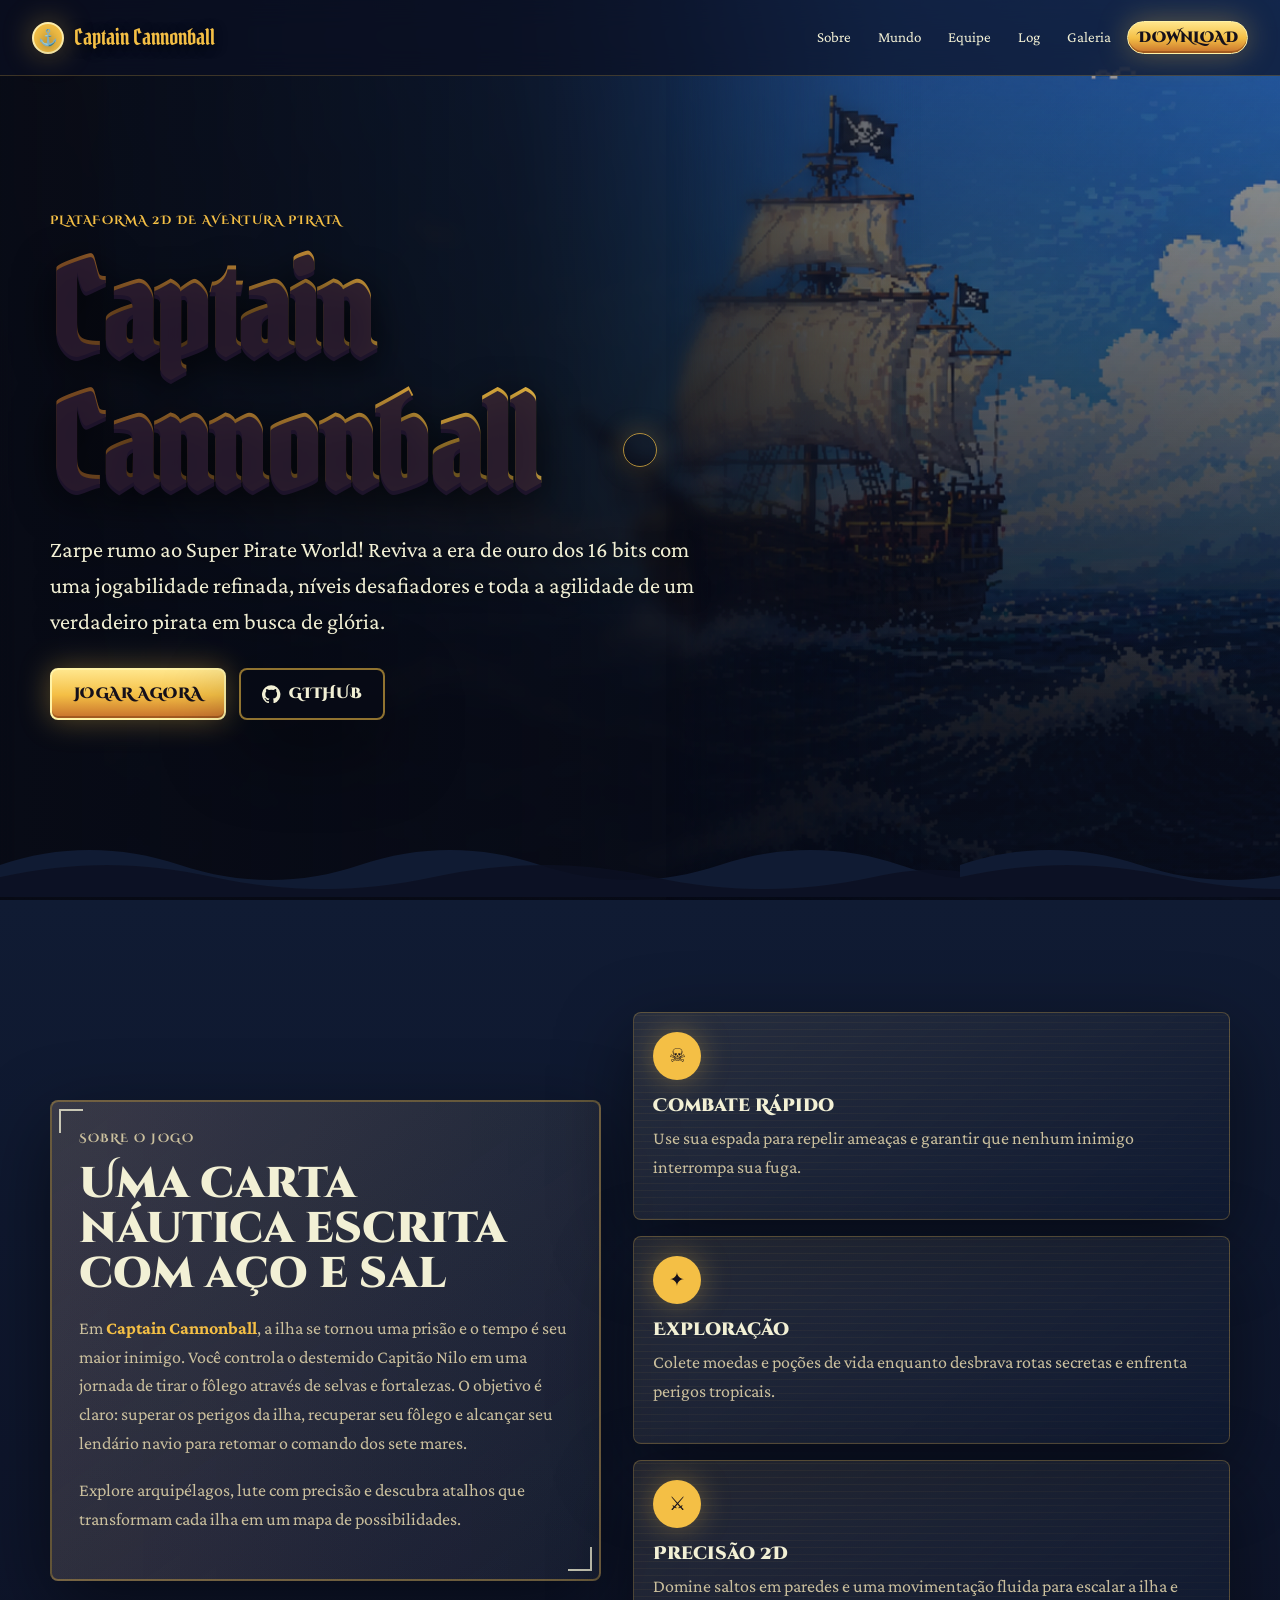
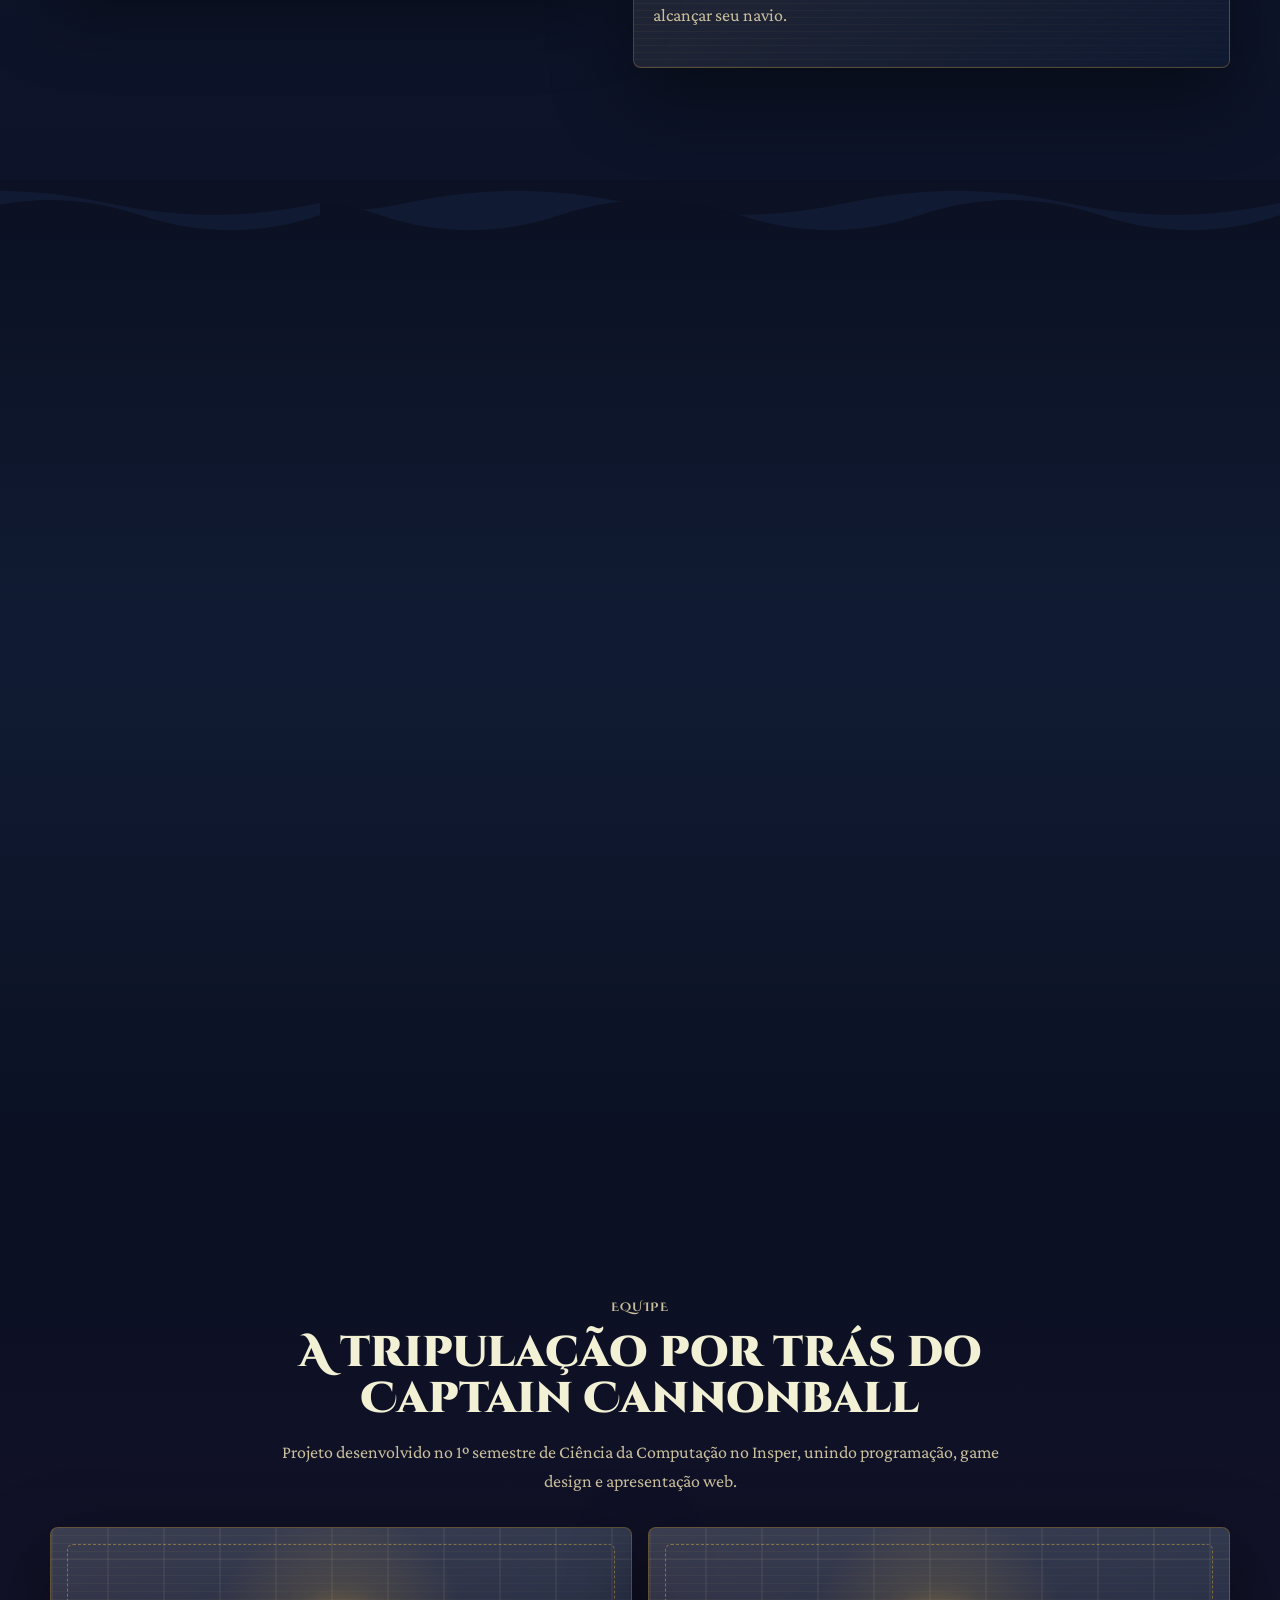
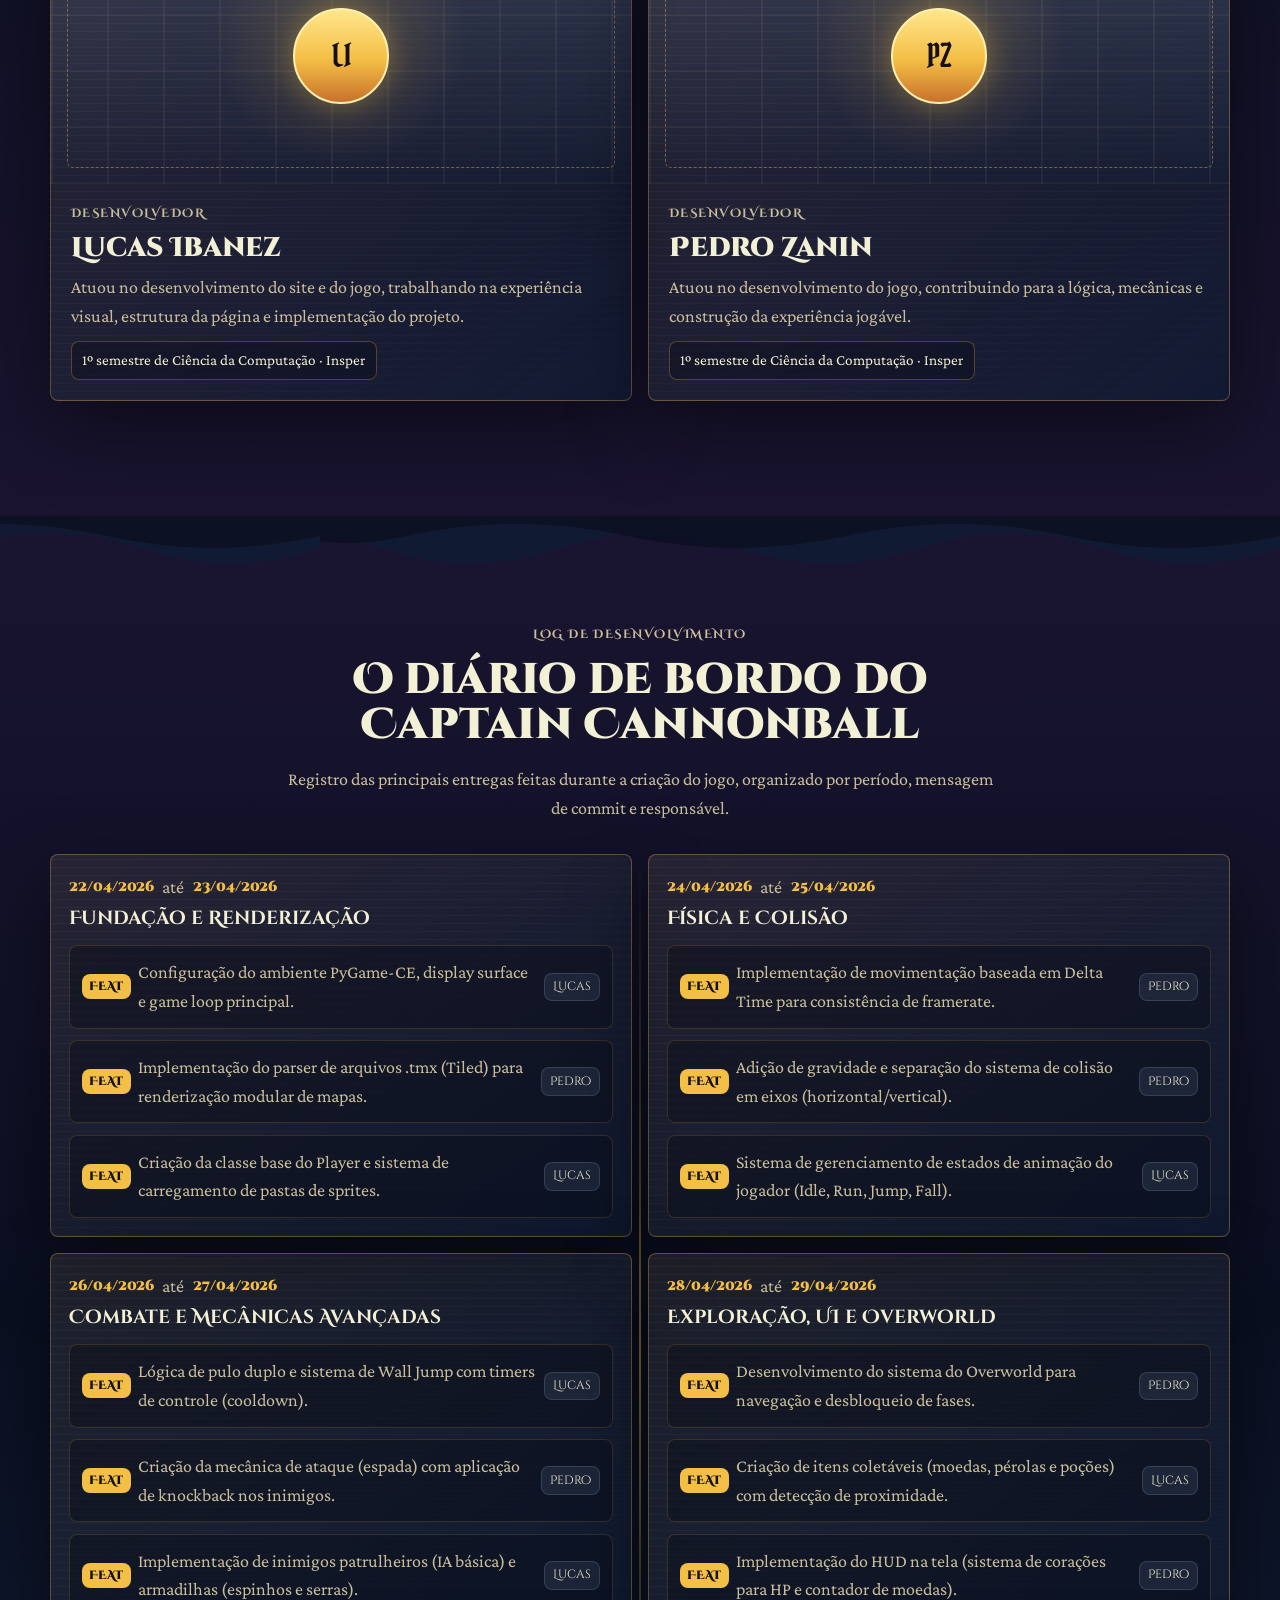
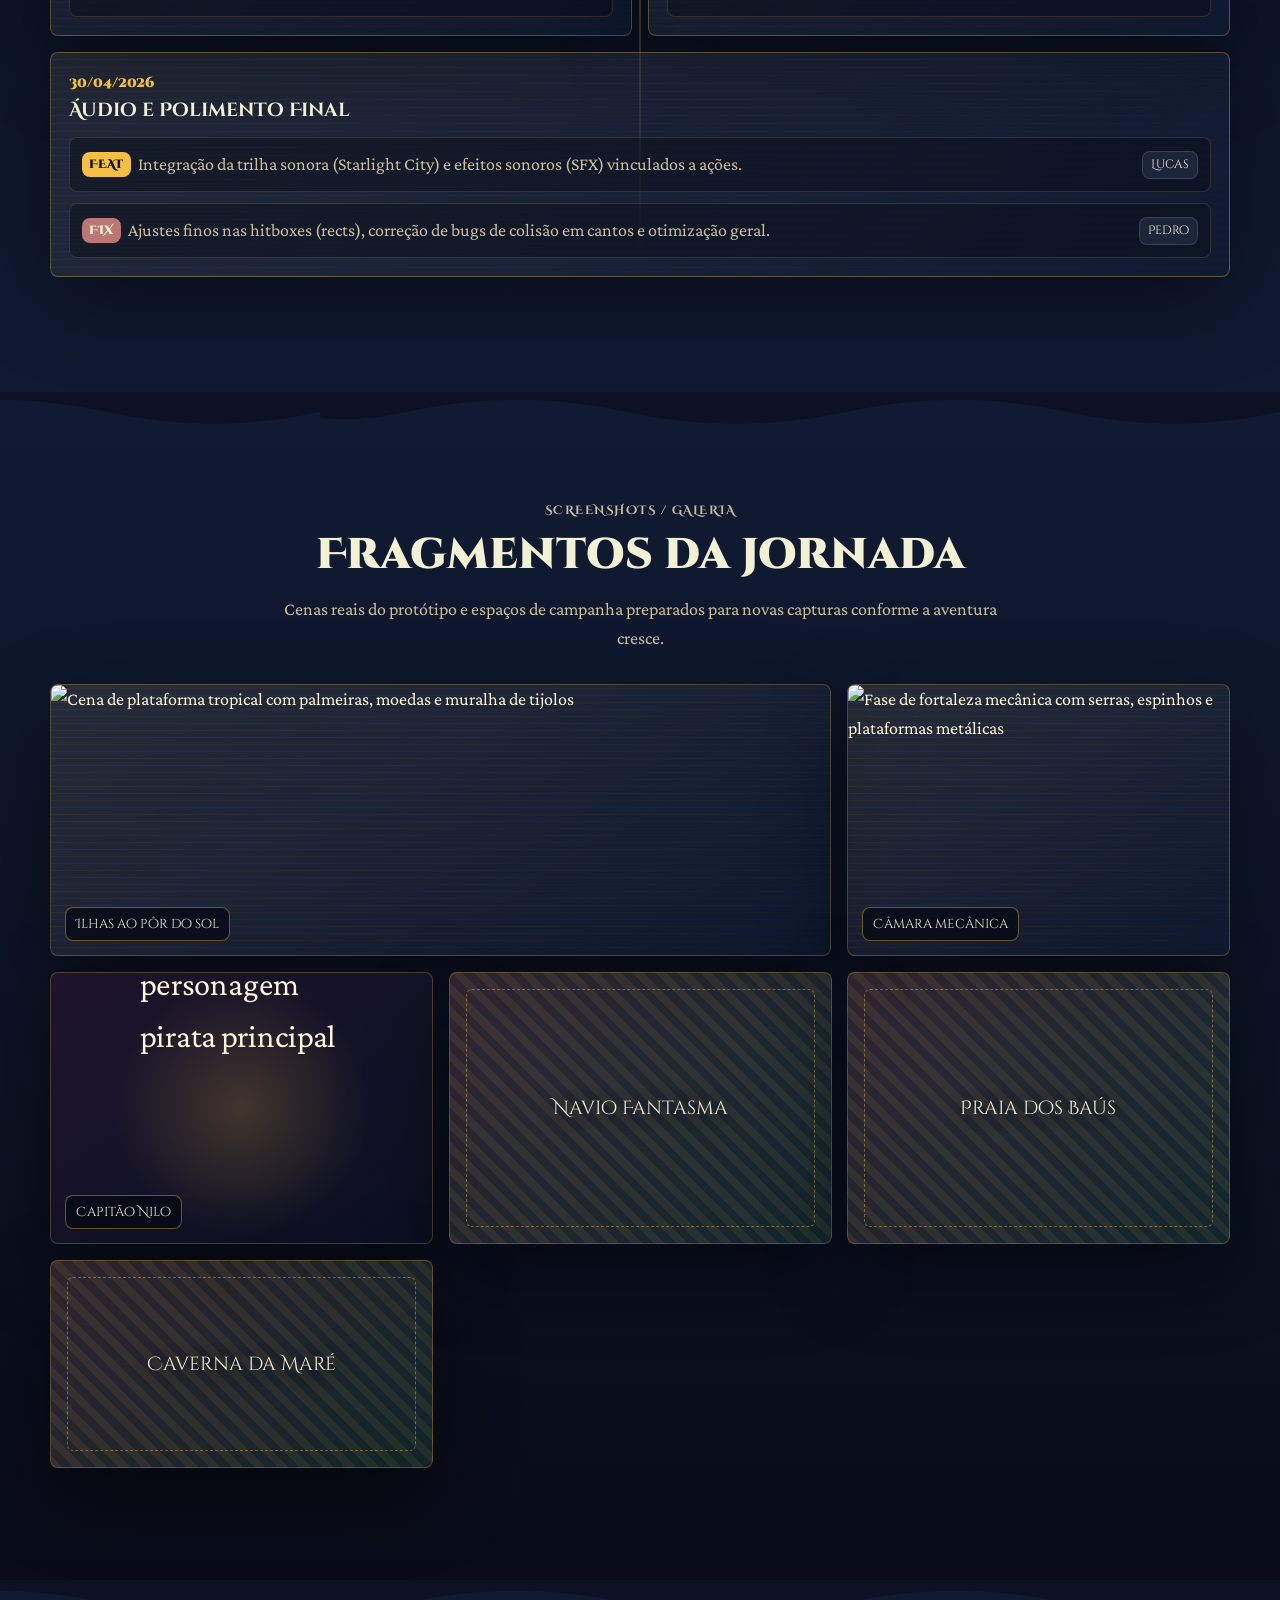
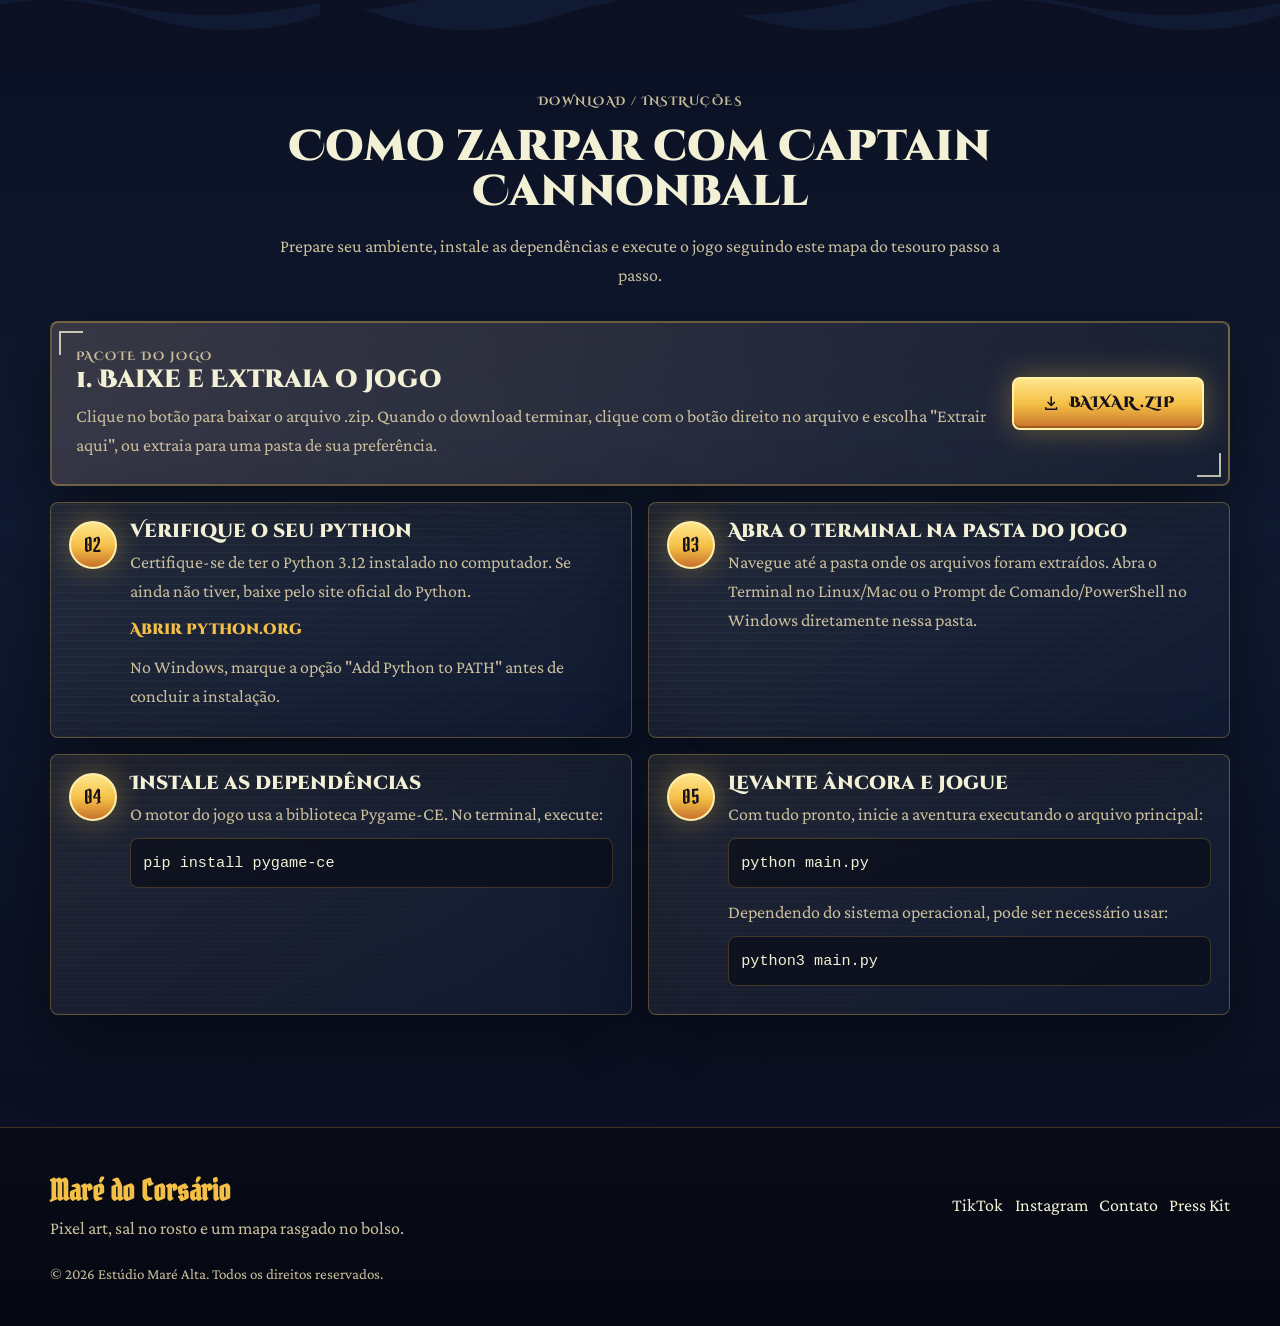
==== docs/index.html @ a0bff04b "Seção de "Download" implementada - Lucas" ====
<!DOCTYPE html>
<html lang="pt-BR">
  <head>
    <meta charset="UTF-8" />
    <meta name="viewport" content="width=device-width, initial-scale=1.0" />
    <meta
      name="description"
      content="Site de divulgação de Captain Cannonball, um jogo de plataforma 2D com piratas, ilhas, tesouros e perigos em pixel art."
    />
    <title>Captain Cannonball | Plataforma 2D Pirata</title>
    <link rel="preconnect" href="https://fonts.googleapis.com" />
    <link rel="preconnect" href="https://fonts.gstatic.com" crossorigin />
    <link
      href="https://fonts.googleapis.com/css2?family=Cinzel+Decorative:wght@700;900&family=Crimson+Pro:ital,wght@0,400;0,600;0,700;1,500&family=Pirata+One&display=swap"
      rel="stylesheet"
    />
    <link
      rel="icon"
      type="image/svg+xml"
      href="data:image/svg+xml,%3Csvg xmlns='http://www.w3.org/2000/svg' viewBox='0 0 64 64'%3E%3Crect width='64' height='64' rx='16' fill='%23f4bf45'/%3E%3Ctext x='32' y='43' text-anchor='middle' font-size='36'%3E%E2%9A%93%3C/text%3E%3C/svg%3E"
    />
    <link rel="stylesheet" href="style.css" />
  </head>
  <body>
    <canvas class="particles" id="particles" aria-hidden="true"></canvas>
    <div class="cursor-aura" aria-hidden="true"></div>

    <header class="site-header" aria-label="Navegação principal">
      <a class="brand" href="#inicio" aria-label="Maré do Corsário - início">
        <span class="brand-mark">⚓</span>
        <span>Captain Cannonball</span>
      </a>
      <nav class="site-nav" aria-label="Seções do site">
        <a href="#sobre">Sobre</a>
        <a href="#mundo">Mundo</a>
        <a href="#equipe">Equipe</a>
        <a href="#devlog">Log</a>
        <a href="#galeria">Galeria</a>
        <a class="nav-download" href="#download">Download</a>
      </nav>
    </header>

    <main>
      <section class="hero" id="inicio" aria-labelledby="hero-title">
        <div class="hero-layer hero-sky" data-parallax="0.12" aria-hidden="true"></div>
        <figure class="hero-ship" data-parallax="0.18" aria-hidden="true">
          <img src="img/fundobarco.png" alt="" />
        </figure>
        <div class="hero-layer hero-map" data-parallax="0.22" aria-hidden="true"></div>
        <div class="hero-layer hero-sea" data-parallax="0.34" aria-hidden="true"></div>

        <div class="hero-content reveal">
          <p class="eyebrow">Plataforma 2D de aventura pirata</p>
          <h1 class="gold-shimmer" id="hero-title">Captain Cannonball</h1>
          <p class="hero-copy">
            Zarpe rumo ao Super Pirate World! Reviva a era de ouro dos 16 bits com uma jogabilidade refinada, níveis desafiadores e toda a agilidade de um verdadeiro pirata em busca de glória.
          </p>
          <div class="hero-actions" aria-label="Ações principais">
            <a class="button button-primary" href="#download">Jogar Agora</a>
            <a
              class="button button-ghost button-github"
              href="https://github.com/insper-classroom/pygame-jogo-turquesa-lucas-pedro"
              target="_blank"
              rel="noopener noreferrer"
              aria-label="Abrir repositório do Captain Cannonball no GitHub"
            >
              <svg aria-hidden="true" focusable="false" viewBox="0 0 24 24">
                <path
                  fill="currentColor"
                  d="M12 0.3a12 12 0 0 0-3.79 23.39c0.6 0.11 0.82-0.26 0.82-0.58v-2.03c-3.34 0.73-4.04-1.61-4.04-1.61-0.55-1.39-1.33-1.76-1.33-1.76-1.09-0.74 0.08-0.73 0.08-0.73 1.2 0.08 1.84 1.24 1.84 1.24 1.07 1.83 2.81 1.3 3.49 0.99 0.11-0.78 0.42-1.3 0.76-1.6-2.66-0.3-5.47-1.33-5.47-5.93 0-1.31 0.47-2.38 1.24-3.22-0.12-0.3-0.54-1.52 0.12-3.18 0 0 1.01-0.32 3.3 1.23a11.4 11.4 0 0 1 6.01 0c2.29-1.55 3.3-1.23 3.3-1.23 0.66 1.66 0.24 2.88 0.12 3.18 0.77 0.84 1.23 1.91 1.23 3.22 0 4.61-2.81 5.62-5.49 5.92 0.43 0.37 0.81 1.1 0.81 2.22v3.29c0 0.32 0.22 0.69 0.83 0.57A12 12 0 0 0 12 0.3Z"
                />
              </svg>
              GitHub
            </a>
          </div>
        </div>

        <div class="wave-divider" aria-hidden="true"></div>
      </section>

      <section class="section section-about" id="sobre" aria-labelledby="about-title">
        <div class="section-inner split-layout">
          <div class="copy-block reveal antique-border">
            <p class="eyebrow">Sobre o jogo</p>
            <h2 id="about-title">Uma carta náutica escrita com aço e sal</h2>
            <p>
              Em <strong>Captain Cannonball</strong>, a ilha se tornou uma prisão e o tempo é seu maior inimigo. Você controla o destemido Capitão Nilo em uma jornada de tirar o fôlego através de selvas e fortalezas. O objetivo é claro: superar os perigos da ilha, recuperar seu fôlego e alcançar seu lendário navio para retomar o comando dos sete mares.
            </p>
            <p>
              Explore arquipélagos, lute com precisão e descubra atalhos que
              transformam cada ilha em um mapa de possibilidades.
            </p>
          </div>

          <div class="feature-grid" aria-label="Pilares do jogo">
            <article class="feature-card reveal" data-tilt>
              <span class="card-icon">☠</span>
              <h3>Combate Rápido</h3>
              <p>Use sua espada para repelir ameaças e garantir que nenhum inimigo interrompa sua fuga.</p>
            </article>
            <article class="feature-card reveal" data-tilt>
              <span class="card-icon">✦</span>
              <h3>Exploração</h3>
              <p>Colete moedas e poções de vida enquanto desbrava rotas secretas e enfrenta perigos tropicais.</p>
            </article>
            <article class="feature-card reveal" data-tilt>
              <span class="card-icon">⚔</span>
              <h3>Precisão 2D</h3>
              <p>Domine saltos em paredes e uma movimentação fluida para escalar a ilha e alcançar seu navio.</p>
            </article>
          </div>
        </div>
      </section>

      <section class="section section-world" id="mundo" aria-labelledby="world-title">
        <div class="wave-divider wave-divider-top" aria-hidden="true"></div>
        <div class="section-inner">
          <div class="section-heading reveal">
            <p class="eyebrow">Mapa / mundo</p>
            <h2 id="world-title">Uma Jornada De Contrastes e Desafios</h2>
            <p>
              Da brisa tropical às engrenagens implacáveis, cada etapa da sua fuga exige reflexos rápidos e uma leitura precisa do terreno para alcançar a liberdade.
            </p>
          </div>

          <div class="map-showcase reveal">
            <figure class="map-frame" data-tilt>
              <img
                src="mapa.png"
                alt="Mapa do jogo com plataformas suspensas, palmeiras, céu tropical e estrutura de tijolos"
              />
            </figure>

            <div class="region-list" aria-label="Regiões do mapa">
              <article class="region-card reveal">
                <span>01</span>
                <h3>Costas Tropicais</h3>
                <p>Explore palmeiras e salas secretas em uma rota que une progressão lateral e vertical.</p>
              </article>
              <article class="region-card reveal">
                <span>02</span>
                <h3>O Poço De Aço</h3>
                <p>Enfrente um desafio vertical intenso em um ambiente mecânico, fechado e hostil.</p>
              </article>
              <article class="region-card reveal">
                <span>03</span>
                <h3>Porto Da Liberdade</h3>
                <p>Retorne à natureza em um avanço lateral rápido para alcançar seu navio e escapar.</p>
              </article>
            </div>
          </div>
        </div>
      </section>

      <section class="section section-team" id="equipe" aria-labelledby="team-title">
        <div class="section-inner">
          <div class="section-heading reveal">
            <p class="eyebrow">Equipe</p>
            <h2 id="team-title">A tripulação por trás do Captain Cannonball</h2>
            <p>
              Projeto desenvolvido no 1º semestre de Ciência da Computação no Insper,
              unindo programação, game design e apresentação web.
            </p>
          </div>

          <div class="team-grid" aria-label="Desenvolvedores do projeto">
            <article class="team-card reveal" data-tilt>
              <div class="team-photo" aria-hidden="true">
                <span>LI</span>
              </div>
              <div class="team-info">
                <p class="eyebrow">Desenvolvedor</p>
                <h3>Lucas Ibanez</h3>
                <p>
                  Atuou no desenvolvimento do site e do jogo, trabalhando na
                  experiência visual, estrutura da página e implementação do projeto.
                </p>
                <span>1º semestre de Ciência da Computação · Insper</span>
              </div>
            </article>

            <article class="team-card reveal" data-tilt>
              <div class="team-photo" aria-hidden="true">
                <span>PZ</span>
              </div>
              <div class="team-info">
                <p class="eyebrow">Desenvolvedor</p>
                <h3>Pedro Zanin</h3>
                <p>
                  Atuou no desenvolvimento do jogo, contribuindo para a lógica,
                  mecânicas e construção da experiência jogável.
                </p>
                <span>1º semestre de Ciência da Computação · Insper</span>
              </div>
            </article>
          </div>
        </div>
      </section>

      <section class="section section-log" id="devlog" aria-labelledby="devlog-title">
        <div class="wave-divider wave-divider-top" aria-hidden="true"></div>
        <div class="section-inner">
          <div class="section-heading reveal">
            <p class="eyebrow">Log de Desenvolvimento</p>
            <h2 id="devlog-title">O diário de bordo do Captain Cannonball</h2>
            <p>
              Registro das principais entregas feitas durante a criação do jogo,
              organizado por período, mensagem de commit e responsável.
            </p>
          </div>

          <div class="devlog" aria-label="Registro de commits do projeto">
            <article class="log-period reveal" data-tilt>
              <header>
                <time datetime="2026-04-22">22/04/2026</time>
                <span>até</span>
                <time datetime="2026-04-23">23/04/2026</time>
                <strong>Fundação e Renderização</strong>
              </header>
              <ol class="log-list">
                <li>
                  <span class="commit-type feat">feat</span>
                  <p>Configuração do ambiente PyGame-CE, display surface e game loop principal.</p>
                  <small>Lucas</small>
                </li>
                <li>
                  <span class="commit-type feat">feat</span>
                  <p>Implementação do parser de arquivos .tmx (Tiled) para renderização modular de mapas.</p>
                  <small>Pedro</small>
                </li>
                <li>
                  <span class="commit-type feat">feat</span>
                  <p>Criação da classe base do Player e sistema de carregamento de pastas de sprites.</p>
                  <small>Lucas</small>
                </li>
              </ol>
            </article>

            <article class="log-period reveal" data-tilt>
              <header>
                <time datetime="2026-04-24">24/04/2026</time>
                <span>até</span>
                <time datetime="2026-04-25">25/04/2026</time>
                <strong>Física e Colisão</strong>
              </header>
              <ol class="log-list">
                <li>
                  <span class="commit-type feat">feat</span>
                  <p>Implementação de movimentação baseada em Delta Time para consistência de framerate.</p>
                  <small>Pedro</small>
                </li>
                <li>
                  <span class="commit-type feat">feat</span>
                  <p>Adição de gravidade e separação do sistema de colisão em eixos (horizontal/vertical).</p>
                  <small>Pedro</small>
                </li>
                <li>
                  <span class="commit-type feat">feat</span>
                  <p>Sistema de gerenciamento de estados de animação do jogador (Idle, Run, Jump, Fall).</p>
                  <small>Lucas</small>
                </li>
              </ol>
            </article>

            <article class="log-period reveal" data-tilt>
              <header>
                <time datetime="2026-04-26">26/04/2026</time>
                <span>até</span>
                <time datetime="2026-04-27">27/04/2026</time>
                <strong>Combate e Mecânicas Avançadas</strong>
              </header>
              <ol class="log-list">
                <li>
                  <span class="commit-type feat">feat</span>
                  <p>Lógica de pulo duplo e sistema de Wall Jump com timers de controle (cooldown).</p>
                  <small>Lucas</small>
                </li>
                <li>
                  <span class="commit-type feat">feat</span>
                  <p>Criação da mecânica de ataque (espada) com aplicação de knockback nos inimigos.</p>
                  <small>Pedro</small>
                </li>
                <li>
                  <span class="commit-type feat">feat</span>
                  <p>Implementação de inimigos patrulheiros (IA básica) e armadilhas (espinhos e serras).</p>
                  <small>Lucas</small>
                </li>
              </ol>
            </article>

            <article class="log-period reveal" data-tilt>
              <header>
                <time datetime="2026-04-28">28/04/2026</time>
                <span>até</span>
                <time datetime="2026-04-29">29/04/2026</time>
                <strong>Exploração, UI e Overworld</strong>
              </header>
              <ol class="log-list">
                <li>
                  <span class="commit-type feat">feat</span>
                  <p>Desenvolvimento do sistema do Overworld para navegação e desbloqueio de fases.</p>
                  <small>Pedro</small>
                </li>
                <li>
                  <span class="commit-type feat">feat</span>
                  <p>Criação de itens coletáveis (moedas, pérolas e poções) com detecção de proximidade.</p>
                  <small>Lucas</small>
                </li>
                <li>
                  <span class="commit-type feat">feat</span>
                  <p>Implementação do HUD na tela (sistema de corações para HP e contador de moedas).</p>
                  <small>Pedro</small>
                </li>
              </ol>
            </article>

            <article class="log-period reveal" data-tilt>
              <header>
                <time datetime="2026-04-30">30/04/2026</time>
                <strong>Áudio e Polimento Final</strong>
              </header>
              <ol class="log-list">
                <li>
                  <span class="commit-type feat">feat</span>
                  <p>Integração da trilha sonora (Starlight City) e efeitos sonoros (SFX) vinculados a ações.</p>
                  <small>Lucas</small>
                </li>
                <li>
                  <span class="commit-type fix">fix</span>
                  <p>Ajustes finos nas hitboxes (rects), correção de bugs de colisão em cantos e otimização geral.</p>
                  <small>Pedro</small>
                </li>
              </ol>
            </article>
          </div>
        </div>
      </section>

      <section class="section section-gallery" id="galeria" aria-labelledby="gallery-title">
        <div class="wave-divider wave-divider-top" aria-hidden="true"></div>
        <div class="section-inner">
          <div class="section-heading reveal">
            <p class="eyebrow">Screenshots / galeria</p>
            <h2 id="gallery-title">Fragmentos da jornada</h2>
            <p>
              Cenas reais do protótipo e espaços de campanha preparados para
              novas capturas conforme a aventura cresce.
            </p>
          </div>

          <div class="gallery-grid">
            <figure class="gallery-card large reveal" data-tilt>
              <img
                src="mapa.png"
                alt="Cena de plataforma tropical com palmeiras, moedas e muralha de tijolos"
              />
              <figcaption>Ilhas ao pôr do sol</figcaption>
            </figure>
            <figure class="gallery-card reveal" data-tilt>
              <img
                src="mapa-fortaleza.png"
                alt="Fase de fortaleza mecânica com serras, espinhos e plataformas metálicas"
              />
              <figcaption>Câmara mecânica</figcaption>
            </figure>
            <figure class="gallery-card portrait reveal" data-tilt>
              <img src="personagem.png" alt="Sprite do personagem pirata principal" />
              <figcaption>Capitão Nilo</figcaption>
            </figure>
            <div class="gallery-card placeholder reveal" data-tilt aria-label="Screenshot futura da fase do navio fantasma">
              <span>Navio Fantasma</span>
            </div>
            <div class="gallery-card placeholder reveal" data-tilt aria-label="Screenshot futura da praia dos baús perdidos">
              <span>Praia dos Baús</span>
            </div>
            <div class="gallery-card placeholder reveal" data-tilt aria-label="Screenshot futura da caverna da maré negra">
              <span>Caverna da Maré</span>
            </div>
          </div>
        </div>
      </section>

      <section class="section section-download" id="download" aria-labelledby="download-title">
        <div class="wave-divider wave-divider-top" aria-hidden="true"></div>
        <div class="section-inner">
          <div class="section-heading reveal">
            <p class="eyebrow">Download / Instruções</p>
            <h2 id="download-title">Como zarpar com Captain Cannonball</h2>
            <p>
              Prepare seu ambiente, instale as dependências e execute o jogo
              seguindo este mapa do tesouro passo a passo.
            </p>
          </div>

          <div class="install-guide">
            <article class="download-card reveal antique-border">
              <div>
                <p class="eyebrow">Pacote do jogo</p>
                <h3>1. Baixe e Extraia o Jogo</h3>
                <p>
                  Clique no botão para baixar o arquivo .zip. Quando o download
                  terminar, clique com o botão direito no arquivo e escolha
                  "Extrair aqui", ou extraia para uma pasta de sua preferência.
                </p>
              </div>
              <!-- Para trocar o arquivo depois, substitua o href abaixo pelo ZIP final em docs/downloads/. -->
              <a
                class="button button-primary button-download"
                href="downloads/captain-cannonball.zip"
                download
                aria-label="Baixar arquivo ZIP do Captain Cannonball"
              >
                <svg aria-hidden="true" focusable="false" viewBox="0 0 24 24">
                  <path
                    fill="currentColor"
                    d="M12 3a1 1 0 0 1 1 1v8.59l2.3-2.3a1 1 0 1 1 1.4 1.42l-4 4a1 1 0 0 1-1.4 0l-4-4a1 1 0 1 1 1.4-1.42l2.3 2.3V4a1 1 0 0 1 1-1Zm-7 14a1 1 0 0 1 1 1v1h12v-1a1 1 0 1 1 2 0v2a1 1 0 0 1-1 1H5a1 1 0 0 1-1-1v-2a1 1 0 0 1 1-1Z"
                  />
                </svg>
                Baixar .zip
              </a>
            </article>

            <ol class="install-steps" aria-label="Passos para executar o jogo">
              <li class="install-step reveal" data-tilt>
                <span>02</span>
                <div>
                  <h3>Verifique o seu Python</h3>
                  <p>
                    Certifique-se de ter o Python 3.12 instalado no computador.
                    Se ainda não tiver, baixe pelo site oficial do Python.
                  </p>
                  <a href="https://www.python.org/downloads/" target="_blank" rel="noopener noreferrer">
                    Abrir python.org
                  </a>
                  <p>
                    No Windows, marque a opção "Add Python to PATH" antes de
                    concluir a instalação.
                  </p>
                </div>
              </li>

              <li class="install-step reveal" data-tilt>
                <span>03</span>
                <div>
                  <h3>Abra o terminal na pasta do jogo</h3>
                  <p>
                    Navegue até a pasta onde os arquivos foram extraídos. Abra o
                    Terminal no Linux/Mac ou o Prompt de Comando/PowerShell no
                    Windows diretamente nessa pasta.
                  </p>
                </div>
              </li>

              <li class="install-step reveal" data-tilt>
                <span>04</span>
                <div>
                  <h3>Instale as dependências</h3>
                  <p>O motor do jogo usa a biblioteca Pygame-CE. No terminal, execute:</p>
                  <pre><code>pip install pygame-ce</code></pre>
                </div>
              </li>

              <li class="install-step reveal" data-tilt>
                <span>05</span>
                <div>
                  <h3>Levante âncora e jogue</h3>
                  <p>Com tudo pronto, inicie a aventura executando o arquivo principal:</p>
                  <pre><code>python main.py</code></pre>
                  <p>Dependendo do sistema operacional, pode ser necessário usar:</p>
                  <pre><code>python3 main.py</code></pre>
                </div>
              </li>
            </ol>
          </div>
        </div>
      </section>
    </main>

    <footer class="site-footer">
      <div class="footer-inner">
        <div>
          <strong>Maré do Corsário</strong>
          <p>Pixel art, sal no rosto e um mapa rasgado no bolso.</p>
        </div>
        <nav aria-label="Links fictícios do estúdio">
          <a href="#" aria-label="Perfil fictício no TikTok">TikTok</a>
          <a href="#" aria-label="Perfil fictício no Instagram">Instagram</a>
          <a href="#" aria-label="Contato fictício por e-mail">Contato</a>
          <a href="#" aria-label="Kit de imprensa fictício">Press Kit</a>
        </nav>
        <small>© <span id="year">2026</span> Estúdio Maré Alta. Todos os direitos reservados.</small>
      </div>
    </footer>

    <script src="script.js" defer></script>
  </body>
</html>
---- docs/style.css ----
:root {
  --color-abyss: #0b1022;
  --color-deep-sea: #101b33;
  --color-midnight: #20152d;
  --color-stone: #303050;
  --color-ocean: #8fa4c5;
  --color-fog: #f2f0d5;
  --color-parchment: #d8c39d;
  --color-sand: #cfae7b;
  --color-brick: #b97874;
  --color-palm: #2f7c62;
  --color-gold: #f4bf45;
  --color-amber: #df7f3a;
  --color-ink: #15101b;
  --color-text: #fff7da;
  --color-muted: #cabf9d;
  --color-primary: var(--color-deep-sea);
  --color-secondary: var(--color-midnight);
  --color-accent: var(--color-gold);
  --color-surface: rgba(16, 27, 51, 0.74);
  --color-danger: var(--color-brick);
  --font-title: "Pirata One", "Cinzel Decorative", "Georgia";
  --font-display: "Cinzel Decorative", "Georgia";
  --font-body: "Crimson Pro", "Georgia", "Times New Roman";
  --content-width: 1180px;
  --radius: 8px;
  --header-height: 76px;
  --shadow-gold: 0 0 30px rgba(244, 191, 69, 0.36);
  --shadow-deep: 0 26px 80px rgba(0, 0, 0, 0.48);
  --transition: 180ms ease;
}

* {
  box-sizing: border-box;
}

html {
  scroll-behavior: smooth;
}

body {
  margin: 0;
  min-width: 320px;
  color: var(--color-text);
  background:
    radial-gradient(circle at 20% 0%, rgba(223, 127, 58, 0.18), transparent 30rem),
    linear-gradient(180deg, var(--color-abyss), #080b16 48%, var(--color-midnight));
  cursor:
    url("data:image/svg+xml,%3Csvg xmlns='http://www.w3.org/2000/svg' width='32' height='32' viewBox='0 0 32 32'%3E%3Ctext y='24' font-size='24'%3E%E2%9A%93%3C/text%3E%3C/svg%3E") 8 24,
    pointer;
  font-family: var(--font-body);
  font-size: 1.125rem;
  line-height: 1.6;
  overflow-x: hidden;
}

body::before {
  position: fixed;
  inset: 0;
  z-index: -2;
  pointer-events: none;
  content: "";
  background-image:
    linear-gradient(rgba(255, 247, 218, 0.035) 1px, transparent 1px),
    linear-gradient(90deg, rgba(255, 247, 218, 0.025) 1px, transparent 1px);
  background-size: 34px 34px;
  mask-image: linear-gradient(to bottom, rgba(0, 0, 0, 0.9), transparent 82%);
}

body::after {
  position: fixed;
  inset: 0;
  z-index: -1;
  pointer-events: none;
  content: "";
  opacity: 0.18;
  background:
    repeating-linear-gradient(25deg, transparent 0 9px, rgba(216, 195, 157, 0.12) 10px 11px),
    repeating-linear-gradient(95deg, transparent 0 22px, rgba(0, 0, 0, 0.18) 23px 25px);
  mix-blend-mode: soft-light;
}

img {
  display: block;
  max-width: 100%;
}

a {
  color: inherit;
  text-decoration: none;
}

button,
a {
  cursor:
    url("data:image/svg+xml,%3Csvg xmlns='http://www.w3.org/2000/svg' width='32' height='32' viewBox='0 0 32 32'%3E%3Ctext y='24' font-size='24'%3E%E2%98%A0%3C/text%3E%3C/svg%3E") 8 24,
    pointer;
}

.particles {
  position: fixed;
  inset: 0;
  z-index: 0;
  width: 100%;
  height: 100%;
  pointer-events: none;
  opacity: 0.8;
}

.cursor-aura {
  position: fixed;
  z-index: 1000;
  width: 34px;
  height: 34px;
  pointer-events: none;
  border: 1px solid rgba(244, 191, 69, 0.7);
  border-radius: 50%;
  box-shadow: 0 0 28px rgba(244, 191, 69, 0.25);
  transform: translate3d(-50%, -50%, 0);
  transition: width var(--transition), height var(--transition), opacity var(--transition);
  will-change: transform;
}

.site-header {
  position: fixed;
  top: 0;
  left: 0;
  right: 0;
  z-index: 20;
  display: flex;
  align-items: center;
  justify-content: space-between;
  gap: 1rem;
  min-height: var(--header-height);
  padding: 0.75rem 1rem;
  background: rgba(11, 16, 34, 0.68);
  border-bottom: 1px solid rgba(244, 191, 69, 0.22);
  backdrop-filter: blur(14px);
}

.brand {
  display: inline-flex;
  align-items: center;
  gap: 0.6rem;
  color: var(--color-gold);
  font-family: var(--font-title);
  font-size: 1.4rem;
  line-height: 1;
  text-shadow: 0 2px 12px rgba(0, 0, 0, 0.7);
  white-space: nowrap;
}

.brand-mark {
  display: grid;
  width: 2rem;
  height: 2rem;
  place-items: center;
  color: var(--color-ink);
  background: var(--color-gold);
  border: 2px solid #fff0ad;
  border-radius: 50%;
  box-shadow: var(--shadow-gold);
  font-family: "Georgia";
  font-size: 1rem;
}

.site-nav {
  display: none;
  align-items: center;
  gap: 0.4rem;
}

.site-nav a {
  padding: 0.5rem 0.75rem;
  color: var(--color-fog);
  border: 1px solid transparent;
  border-radius: 999px;
  font-size: 1rem;
  line-height: 1;
  transition: color var(--transition), border-color var(--transition), background var(--transition);
}

.site-nav a:hover,
.site-nav a:focus-visible {
  color: var(--color-gold);
  background: rgba(244, 191, 69, 0.08);
  border-color: rgba(244, 191, 69, 0.24);
  outline: none;
}

.site-nav .nav-download {
  color: var(--color-ink);
  background: linear-gradient(180deg, #ffe68c, var(--color-gold) 52%, #c8712c);
  border-color: #fff2a6;
  box-shadow: var(--shadow-gold), inset 0 -2px 0 rgba(99, 45, 10, 0.38);
  font-family: var(--font-display);
  font-weight: 900;
  text-transform: uppercase;
}

.site-nav .nav-download:hover,
.site-nav .nav-download:focus-visible {
  color: var(--color-ink);
  background: linear-gradient(180deg, #fff1a8, #ffd45b 52%, #df7f3a);
  border-color: #fff7c7;
  transform: translateY(-1px);
}

.hero {
  position: relative;
  isolation: isolate;
  display: grid;
  min-height: 100svh;
  overflow: hidden;
  padding: calc(var(--header-height) + 3.2rem) 1rem 6rem;
  align-items: center;
}

.hero::before {
  position: absolute;
  inset: 0;
  z-index: -2;
  content: "";
  background:
    linear-gradient(90deg, rgba(8, 11, 22, 0.96), rgba(8, 11, 22, 0.78) 40%, rgba(8, 11, 22, 0.3) 70%, rgba(8, 11, 22, 0.14)),
    linear-gradient(180deg, rgba(11, 16, 34, 0.12), rgba(8, 11, 22, 0.92) 82%);
}

.hero::after {
  position: absolute;
  inset: 0;
  z-index: -1;
  pointer-events: none;
  content: "";
  background: linear-gradient(90deg, rgba(8, 11, 22, 0.74), rgba(8, 11, 22, 0.34) 45%, transparent 68%);
  -webkit-backdrop-filter: blur(8px);
  backdrop-filter: blur(8px);
  -webkit-mask-image: linear-gradient(90deg, #000 0 52%, transparent 72%);
  mask-image: linear-gradient(90deg, #000 0 52%, transparent 72%);
}

.hero-layer {
  position: absolute;
  inset: -4%;
  z-index: -4;
  will-change: transform;
}

.hero-sky {
  background:
    linear-gradient(180deg, rgba(207, 174, 123, 0.55), rgba(143, 164, 197, 0.26) 58%, rgba(11, 16, 34, 0.82)),
    radial-gradient(circle at 18% 48%, rgba(242, 240, 213, 0.58), transparent 11rem),
    radial-gradient(circle at 76% 36%, rgba(242, 240, 213, 0.46), transparent 10rem);
}

.hero-ship {
  position: absolute;
  inset: -3% -2% -2% 0;
  z-index: -3;
  margin: 0;
  pointer-events: none;
  overflow: hidden;
  will-change: transform;
}

.hero-ship img {
  width: 100%;
  height: 100%;
  object-fit: cover;
  object-position: 72% center;
  opacity: 0.88;
  filter: saturate(1.08) contrast(1.06);
}

.hero-map {
  background-image: linear-gradient(135deg, rgba(244, 191, 69, 0.08), rgba(143, 164, 197, 0.08));
  background-position: center;
  background-size: cover;
  image-rendering: pixelated;
  filter: saturate(1.08) contrast(1.08);
  opacity: 0.28;
}

.hero-sea {
  top: auto;
  height: 42%;
  background:
    linear-gradient(180deg, transparent, rgba(16, 27, 51, 0.2) 18%),
    repeating-linear-gradient(175deg, rgba(143, 164, 197, 0.2) 0 8px, rgba(15, 76, 101, 0.42) 9px 18px);
  transform-origin: bottom center;
}

.hero-content {
  position: relative;
  z-index: 2;
  width: min(100%, 760px);
  margin-inline: auto;
  text-align: center;
}

.eyebrow {
  margin: 0 0 0.8rem;
  color: var(--color-gold);
  font-family: var(--font-display);
  font-size: 0.78rem;
  font-weight: 700;
  letter-spacing: 0.12em;
  text-transform: uppercase;
}

h1,
h2,
h3,
p {
  margin-top: 0;
}

h1,
h2,
h3 {
  line-height: 1.05;
  font-weight: 900;
}

h1 {
  margin-bottom: 1.2rem;
  font-family: var(--font-title);
  font-size: 3.8rem;
  letter-spacing: 0;
  text-wrap: balance;
  text-shadow:
    0 4px 0 rgba(32, 21, 45, 0.9),
    0 12px 40px rgba(0, 0, 0, 0.82);
}

h2 {
  margin-bottom: 1rem;
  color: var(--color-fog);
  font-family: var(--font-display);
  font-size: 2.2rem;
  letter-spacing: 0;
}

h3 {
  margin-bottom: 0.55rem;
  color: var(--color-fog);
  font-family: var(--font-display);
  font-size: 1.15rem;
  letter-spacing: 0;
}

.gold-shimmer {
  color: transparent;
  background:
    linear-gradient(90deg, #8d5528 0%, var(--color-gold) 28%, #fff3b0 42%, #b97829 56%, var(--color-gold) 78%, #7b451b 100%);
  background-size: 220% 100%;
  background-clip: text;
  -webkit-background-clip: text;
  animation: shimmer 4.8s linear infinite;
}

.hero-copy {
  max-width: 42rem;
  margin: 0 auto 1.7rem;
  color: var(--color-fog);
  font-size: 1.12rem;
  text-shadow: 0 2px 18px rgba(0, 0, 0, 0.75);
}

.hero-actions {
  display: flex;
  flex-wrap: wrap;
  justify-content: center;
  gap: 0.8rem;
}

.button {
  display: inline-flex;
  align-items: center;
  justify-content: center;
  min-height: 3.1rem;
  padding: 0.75rem 1.35rem;
  border: 2px solid transparent;
  border-radius: var(--radius);
  font-family: var(--font-display);
  font-size: 0.95rem;
  font-weight: 900;
  letter-spacing: 0.04em;
  text-transform: uppercase;
  box-shadow: var(--shadow-deep);
  transition: transform var(--transition), box-shadow var(--transition), background var(--transition);
}

.button:hover,
.button:focus-visible {
  transform: translateY(-2px);
  outline: none;
}

.button-primary {
  color: var(--color-ink);
  background: linear-gradient(180deg, #ffe68c, var(--color-accent) 52%, #c8712c);
  border-color: #fff2a6;
  box-shadow: var(--shadow-gold), inset 0 -2px 0 rgba(99, 45, 10, 0.38);
}

.button-ghost {
  color: var(--color-fog);
  background: rgba(16, 27, 51, 0.55);
  border-color: rgba(244, 191, 69, 0.48);
}

.button svg {
  width: 1.15rem;
  height: 1.15rem;
  flex: 0 0 auto;
}

.button-github {
  gap: 0.55rem;
  background: rgba(8, 11, 22, 0.72);
  border-color: rgba(244, 191, 69, 0.58);
}

.button-github:hover,
.button-github:focus-visible {
  color: var(--color-gold);
  border-color: rgba(244, 191, 69, 0.86);
  box-shadow: var(--shadow-gold), var(--shadow-deep);
}

.hero-character {
  position: absolute;
  right: 50%;
  bottom: 5.2rem;
  z-index: 1;
  width: 10rem;
  margin: 0;
  translate: 50% 0;
  filter: drop-shadow(0 28px 36px rgba(0, 0, 0, 0.78)) drop-shadow(0 0 20px rgba(244, 191, 69, 0.18));
  will-change: transform;
}

.hero-character img,
.character-sprite,
.gallery-card.portrait img {
  width: 100%;
  image-rendering: pixelated;
  image-rendering: crisp-edges;
}

.hero-character img {
  animation: floaty 4s ease-in-out infinite;
}

.hero-stat {
  position: absolute;
  left: 50%;
  bottom: 1.25rem;
  z-index: 3;
  display: grid;
  grid-auto-flow: column;
  grid-template-rows: auto auto;
  gap: 0.15rem 0.7rem;
  align-items: center;
  padding: 0.65rem 0.85rem;
  color: var(--color-fog);
  background: rgba(11, 16, 34, 0.76);
  border: 1px solid rgba(244, 191, 69, 0.34);
  border-radius: var(--radius);
  box-shadow: var(--shadow-deep);
  backdrop-filter: blur(10px);
  translate: -50% 0;
}

.hero-stat span {
  color: var(--color-muted);
  font-size: 0.82rem;
}

.hero-stat strong {
  color: var(--color-gold);
  font-family: var(--font-title);
  font-size: 1.45rem;
  line-height: 1;
}

.wave-divider {
  position: absolute;
  left: 0;
  right: 0;
  bottom: -1px;
  z-index: 4;
  height: 72px;
  background-image: url("data:image/svg+xml,%3Csvg width='1440' height='96' viewBox='0 0 1440 96' xmlns='http://www.w3.org/2000/svg'%3E%3Cpath d='M0 48C88 18 180 18 270 48C360 78 452 78 540 48C630 18 720 18 810 48C900 78 990 78 1080 48C1170 18 1262 18 1350 48C1396 63 1422 67 1440 68V96H0V48Z' fill='%23101b33'/%3E%3Cpath d='M0 66C110 42 210 42 320 66C430 90 540 90 650 66C760 42 870 42 980 66C1090 90 1200 90 1310 66C1364 54 1402 53 1440 58V96H0V66Z' fill='%230b1022' fill-opacity='.88'/%3E%3C/svg%3E");
  background-repeat: repeat-x;
  background-size: 960px 72px;
  animation: waveDrift 12s linear infinite;
}

.wave-divider-top {
  top: -1px;
  bottom: auto;
  transform: rotate(180deg);
}

.section {
  position: relative;
  z-index: 2;
  padding: 5.5rem 1rem;
  background:
    linear-gradient(180deg, rgba(16, 27, 51, 0.94), rgba(8, 11, 22, 0.96)),
    radial-gradient(circle at 70% 10%, rgba(185, 120, 116, 0.16), transparent 28rem);
}

.section-about {
  background:
    linear-gradient(180deg, var(--color-primary), #0d1328),
    linear-gradient(90deg, rgba(216, 195, 157, 0.04), transparent);
}

.section-world {
  background:
    linear-gradient(180deg, #0b1022, #101b33 46%, #0b1022),
    radial-gradient(circle at 20% 42%, rgba(244, 191, 69, 0.12), transparent 24rem);
}

.section-character {
  background:
    linear-gradient(180deg, #0b1022, #1a1430),
    linear-gradient(135deg, rgba(47, 124, 98, 0.16), transparent 34rem);
}

.section-team {
  background:
    linear-gradient(180deg, #0b1022, #1a1430),
    radial-gradient(circle at 16% 22%, rgba(244, 191, 69, 0.12), transparent 22rem),
    linear-gradient(135deg, rgba(47, 124, 98, 0.16), transparent 34rem);
}

.section-log {
  background:
    linear-gradient(180deg, #1a1430, #0b1022 54%, #101b33),
    radial-gradient(circle at 86% 18%, rgba(185, 120, 116, 0.13), transparent 26rem),
    radial-gradient(circle at 16% 62%, rgba(244, 191, 69, 0.1), transparent 24rem);
}

.section-download {
  background:
    linear-gradient(180deg, #0b1022, #101b33 48%, #0b1022),
    radial-gradient(circle at 18% 18%, rgba(244, 191, 69, 0.14), transparent 24rem),
    radial-gradient(circle at 82% 55%, rgba(143, 164, 197, 0.12), transparent 28rem);
}

.section-gallery {
  background:
    linear-gradient(180deg, #101b33, #090c18),
    radial-gradient(circle at 80% 40%, rgba(143, 164, 197, 0.14), transparent 28rem);
}

.section-inner {
  width: min(100%, var(--content-width));
  margin-inline: auto;
}

.split-layout,
.character-layout {
  display: grid;
  gap: 2rem;
}

.copy-block {
  position: relative;
  padding: 1.25rem;
  color: var(--color-fog);
  background:
    linear-gradient(145deg, rgba(216, 195, 157, 0.13), rgba(216, 195, 157, 0.04)),
    linear-gradient(90deg, rgba(96, 80, 96, 0.22), rgba(16, 27, 51, 0.28));
  box-shadow: var(--shadow-deep);
}

.copy-block p {
  color: var(--color-muted);
}

.copy-block strong {
  color: var(--color-gold);
}

.antique-border {
  border: 2px solid rgba(244, 191, 69, 0.34);
  border-radius: var(--radius);
}

.antique-border::before,
.antique-border::after {
  position: absolute;
  width: 22px;
  height: 22px;
  content: "";
  border-color: var(--color-gold);
  opacity: 0.78;
}

.antique-border::before {
  top: 0.45rem;
  left: 0.45rem;
  border-top: 2px solid;
  border-left: 2px solid;
}

.antique-border::after {
  right: 0.45rem;
  bottom: 0.45rem;
  border-right: 2px solid;
  border-bottom: 2px solid;
}

.feature-grid {
  display: grid;
  gap: 1rem;
}

.feature-card,
.region-card,
.gallery-card {
  position: relative;
  overflow: hidden;
  border: 1px solid rgba(244, 191, 69, 0.26);
  border-radius: var(--radius);
  background:
    linear-gradient(145deg, rgba(216, 195, 157, 0.12), var(--color-surface)),
    repeating-linear-gradient(0deg, rgba(244, 191, 69, 0.06) 0 1px, transparent 1px 7px);
  box-shadow: var(--shadow-deep);
  transform-style: preserve-3d;
  transition: border-color var(--transition), box-shadow var(--transition), transform var(--transition);
  will-change: transform;
}

.feature-card:hover,
.region-card:hover,
.gallery-card:hover {
  border-color: rgba(244, 191, 69, 0.7);
  box-shadow: var(--shadow-gold), var(--shadow-deep);
}

.feature-card {
  min-height: 13rem;
  padding: 1.2rem;
}

.feature-card p,
.region-card p,
.section-heading p {
  color: var(--color-muted);
}

.card-icon {
  display: grid;
  width: 3rem;
  height: 3rem;
  margin-bottom: 1rem;
  place-items: center;
  color: var(--color-ink);
  background: var(--color-gold);
  border-radius: 50%;
  box-shadow: var(--shadow-gold);
  font-size: 1.2rem;
}

.section-heading {
  max-width: 720px;
  margin: 0 auto 2rem;
  text-align: center;
}

.map-showcase {
  display: grid;
  gap: 1.25rem;
}

.map-frame {
  position: relative;
  margin: 0;
  overflow: hidden;
  border: 3px solid rgba(244, 191, 69, 0.45);
  border-radius: var(--radius);
  background: var(--color-ink);
  box-shadow: var(--shadow-deep), inset 0 0 0 1px rgba(255, 247, 218, 0.12);
}

.map-frame img {
  width: 100%;
  aspect-ratio: 16 / 9;
  object-fit: cover;
  image-rendering: pixelated;
  transition: transform 600ms ease, filter 600ms ease;
}

.map-frame:hover img {
  filter: saturate(1.12) contrast(1.08);
  transform: scale(1.035);
}

.map-frame figcaption,
.gallery-card figcaption {
  position: absolute;
  left: 0.85rem;
  bottom: 0.85rem;
  z-index: 2;
  padding: 0.35rem 0.65rem;
  color: var(--color-fog);
  background: rgba(8, 11, 22, 0.78);
  border: 1px solid rgba(244, 191, 69, 0.42);
  border-radius: var(--radius);
  font-family: var(--font-display);
  font-size: 0.82rem;
}

.region-list {
  display: grid;
  gap: 1rem;
}

.region-card {
  padding: 1rem;
}

.region-card span {
  display: inline-block;
  margin-bottom: 0.45rem;
  color: var(--color-gold);
  font-family: var(--font-title);
  font-size: 1.8rem;
  line-height: 1;
}

.character-layout {
  align-items: center;
}

.character-stage {
  position: relative;
  display: grid;
  min-height: 25rem;
  place-items: center;
  overflow: hidden;
  border: 1px solid rgba(244, 191, 69, 0.26);
  border-radius: var(--radius);
  background:
    linear-gradient(180deg, rgba(143, 164, 197, 0.2), rgba(16, 27, 51, 0.2)),
    repeating-linear-gradient(90deg, rgba(216, 195, 157, 0.08) 0 2px, transparent 2px 64px),
    repeating-linear-gradient(0deg, rgba(216, 195, 157, 0.06) 0 2px, transparent 2px 64px);
  box-shadow: var(--shadow-deep);
  transform-style: preserve-3d;
}

.moon-glow {
  position: absolute;
  width: 15rem;
  height: 15rem;
  background: radial-gradient(circle, rgba(244, 191, 69, 0.22), transparent 66%);
  filter: blur(4px);
  animation: pulseGlow 3.8s ease-in-out infinite;
}

.character-sprite {
  position: relative;
  z-index: 2;
  width: 10rem;
  transform: translateZ(38px);
  filter: drop-shadow(0 28px 24px rgba(0, 0, 0, 0.62));
  animation: floaty 4.5s ease-in-out infinite;
}

.shadow-spot {
  position: absolute;
  bottom: 5.7rem;
  width: 8rem;
  height: 1.2rem;
  background: radial-gradient(ellipse, rgba(0, 0, 0, 0.52), transparent 68%);
  animation: shadowPulse 4.5s ease-in-out infinite;
}

.ability-list {
  display: grid;
  gap: 0.8rem;
  margin-top: 1.2rem;
}

.ability-list div {
  display: grid;
  gap: 0.2rem;
  padding: 0.85rem;
  background: rgba(8, 11, 22, 0.34);
  border-left: 3px solid var(--color-gold);
  border-radius: var(--radius);
}

.ability-list strong {
  font-family: var(--font-display);
}

.ability-list span {
  color: var(--color-muted);
  font-size: 1rem;
}

.team-grid {
  display: grid;
  gap: 1rem;
}

.team-card {
  position: relative;
  display: grid;
  overflow: hidden;
  border: 1px solid rgba(244, 191, 69, 0.32);
  border-radius: var(--radius);
  background:
    linear-gradient(145deg, rgba(216, 195, 157, 0.11), rgba(16, 27, 51, 0.78)),
    repeating-linear-gradient(0deg, rgba(244, 191, 69, 0.05) 0 1px, transparent 1px 8px);
  box-shadow: var(--shadow-deep);
  transform-style: preserve-3d;
  transition: border-color var(--transition), box-shadow var(--transition), transform var(--transition);
  will-change: transform;
}

.team-card:hover {
  border-color: rgba(244, 191, 69, 0.78);
  box-shadow: var(--shadow-gold), var(--shadow-deep);
}

.team-photo {
  position: relative;
  display: grid;
  min-height: 16rem;
  place-items: center;
  overflow: hidden;
  background:
    radial-gradient(circle at 50% 42%, rgba(244, 191, 69, 0.2), transparent 8rem),
    linear-gradient(180deg, rgba(143, 164, 197, 0.2), rgba(16, 27, 51, 0.2)),
    repeating-linear-gradient(90deg, rgba(216, 195, 157, 0.08) 0 2px, transparent 2px 56px),
    repeating-linear-gradient(0deg, rgba(216, 195, 157, 0.06) 0 2px, transparent 2px 56px);
}

.team-photo::before {
  position: absolute;
  inset: 1rem;
  content: "";
  border: 1px dashed rgba(244, 191, 69, 0.42);
  border-radius: calc(var(--radius) - 2px);
}

.team-photo span {
  position: relative;
  display: grid;
  width: 6rem;
  height: 6rem;
  place-items: center;
  color: var(--color-ink);
  background: linear-gradient(180deg, #ffe68c, var(--color-gold) 54%, #c8712c);
  border: 2px solid #fff0ad;
  border-radius: 50%;
  box-shadow: var(--shadow-gold);
  font-family: var(--font-title);
  font-size: 2rem;
}

.team-info {
  display: grid;
  gap: 0.65rem;
  padding: 1.25rem;
}

.team-info .eyebrow {
  margin-bottom: 0;
}

.team-info h3 {
  margin-bottom: 0;
  font-size: 1.7rem;
}

.team-info p {
  margin-bottom: 0;
  color: var(--color-muted);
}

.team-info > span {
  display: block;
  width: fit-content;
  max-width: 100%;
  padding: 0.38rem 0.65rem;
  color: var(--color-fog);
  background: rgba(8, 11, 22, 0.38);
  border: 1px solid rgba(244, 191, 69, 0.28);
  border-radius: var(--radius);
  font-size: 0.95rem;
  overflow-wrap: anywhere;
}

.devlog {
  position: relative;
  display: grid;
  gap: 1rem;
}

.devlog::before {
  position: absolute;
  top: 0.5rem;
  bottom: 0.5rem;
  left: 0.75rem;
  width: 2px;
  content: "";
  background: linear-gradient(180deg, transparent, rgba(244, 191, 69, 0.58), transparent);
}

.log-period {
  position: relative;
  display: grid;
  gap: 1rem;
  margin-left: 1.7rem;
  padding: 1.1rem;
  border: 1px solid rgba(244, 191, 69, 0.32);
  border-radius: var(--radius);
  background:
    linear-gradient(145deg, rgba(216, 195, 157, 0.1), rgba(16, 27, 51, 0.78)),
    repeating-linear-gradient(0deg, rgba(244, 191, 69, 0.05) 0 1px, transparent 1px 8px);
  box-shadow: var(--shadow-deep);
  transform-style: preserve-3d;
  transition: border-color var(--transition), box-shadow var(--transition), transform var(--transition);
  will-change: transform;
}

.log-period::before {
  position: absolute;
  top: 1.25rem;
  left: -2.08rem;
  width: 0.85rem;
  height: 0.85rem;
  content: "";
  background: var(--color-gold);
  border: 2px solid #fff0ad;
  border-radius: 50%;
  box-shadow: var(--shadow-gold);
}

.log-period:hover {
  border-color: rgba(244, 191, 69, 0.78);
  box-shadow: var(--shadow-gold), var(--shadow-deep);
}

.log-period header {
  display: flex;
  flex-wrap: wrap;
  gap: 0.35rem 0.55rem;
  align-items: center;
  color: var(--color-muted);
}

.log-period time {
  color: var(--color-gold);
  font-family: var(--font-display);
  font-size: 0.9rem;
  font-weight: 900;
}

.log-period header strong {
  flex-basis: 100%;
  color: var(--color-fog);
  font-family: var(--font-display);
  font-size: 1.2rem;
  line-height: 1.15;
}

.log-list {
  display: grid;
  gap: 0.7rem;
  margin: 0;
  padding: 0;
  list-style: none;
}

.log-list li {
  display: grid;
  gap: 0.45rem;
  padding: 0.75rem;
  background: rgba(8, 11, 22, 0.4);
  border: 1px solid rgba(244, 191, 69, 0.16);
  border-radius: var(--radius);
}

.log-list p {
  margin-bottom: 0;
  color: var(--color-muted);
}

.log-list small {
  width: fit-content;
  padding: 0.2rem 0.52rem;
  color: var(--color-fog);
  background: rgba(143, 164, 197, 0.12);
  border: 1px solid rgba(143, 164, 197, 0.22);
  border-radius: var(--radius);
  font-family: var(--font-display);
  font-size: 0.78rem;
}

.commit-type {
  width: fit-content;
  padding: 0.18rem 0.48rem;
  border-radius: var(--radius);
  font-family: var(--font-display);
  font-size: 0.76rem;
  font-weight: 900;
  text-transform: uppercase;
}

.commit-type.feat {
  color: var(--color-ink);
  background: var(--color-gold);
}

.commit-type.fix {
  color: var(--color-fog);
  background: var(--color-brick);
}

.install-guide {
  display: grid;
  gap: 1rem;
}

.download-card {
  display: grid;
  gap: 1.2rem;
  align-items: center;
  padding: 1.25rem;
  color: var(--color-fog);
  background:
    linear-gradient(145deg, rgba(216, 195, 157, 0.13), rgba(216, 195, 157, 0.04)),
    linear-gradient(90deg, rgba(96, 80, 96, 0.22), rgba(16, 27, 51, 0.28));
  box-shadow: var(--shadow-deep);
}

.download-card h3 {
  font-size: 1.55rem;
}

.download-card p {
  margin-bottom: 0;
  color: var(--color-muted);
}

.button-download {
  width: fit-content;
  min-width: 12rem;
  gap: 0.55rem;
}

.install-steps {
  display: grid;
  gap: 1rem;
  margin: 0;
  padding: 0;
  list-style: none;
}

.install-step {
  position: relative;
  display: grid;
  gap: 0.85rem;
  padding: 1rem;
  border: 1px solid rgba(244, 191, 69, 0.3);
  border-radius: var(--radius);
  background:
    linear-gradient(145deg, rgba(216, 195, 157, 0.1), rgba(16, 27, 51, 0.78)),
    repeating-linear-gradient(0deg, rgba(244, 191, 69, 0.05) 0 1px, transparent 1px 8px);
  box-shadow: var(--shadow-deep);
  transform-style: preserve-3d;
  transition: border-color var(--transition), box-shadow var(--transition), transform var(--transition);
  will-change: transform;
}

.install-step:hover {
  border-color: rgba(244, 191, 69, 0.76);
  box-shadow: var(--shadow-gold), var(--shadow-deep);
}

.install-step > span {
  display: grid;
  width: 3rem;
  height: 3rem;
  place-items: center;
  color: var(--color-ink);
  background: linear-gradient(180deg, #ffe68c, var(--color-gold) 54%, #c8712c);
  border: 2px solid #fff0ad;
  border-radius: 50%;
  box-shadow: var(--shadow-gold);
  font-family: var(--font-title);
  font-size: 1.25rem;
}

.install-step h3 {
  margin-bottom: 0.45rem;
  font-size: 1.2rem;
}

.install-step p {
  margin-bottom: 0.55rem;
  color: var(--color-muted);
}

.install-step a {
  display: inline-flex;
  width: fit-content;
  margin-bottom: 0.65rem;
  color: var(--color-gold);
  font-family: var(--font-display);
  font-size: 0.95rem;
  font-weight: 900;
}

.install-step a:hover,
.install-step a:focus-visible {
  color: var(--color-fog);
  outline: none;
}

.install-step pre {
  max-width: 100%;
  margin: 0.35rem 0 0.65rem;
  overflow-x: auto;
  color: var(--color-fog);
  background: rgba(8, 11, 22, 0.64);
  border: 1px solid rgba(244, 191, 69, 0.22);
  border-radius: var(--radius);
}

.install-step code {
  display: block;
  padding: 0.75rem;
  font-family: "Consolas", "Courier New", monospace;
  font-size: 0.95rem;
  white-space: pre;
}

.gallery-grid {
  display: grid;
  gap: 1rem;
}

.gallery-card {
  min-height: 14rem;
  margin: 0;
}

.gallery-card img {
  width: 100%;
  height: 100%;
  min-height: 14rem;
  object-fit: cover;
  image-rendering: pixelated;
}

.gallery-card.large {
  min-height: 17rem;
}

.gallery-card.portrait {
  display: grid;
  min-height: 17rem;
  place-items: center;
  background:
    radial-gradient(circle, rgba(244, 191, 69, 0.2), transparent 55%),
    linear-gradient(145deg, rgba(32, 21, 45, 0.95), rgba(11, 16, 34, 0.9));
}

.gallery-card.portrait img {
  width: 7rem;
  height: auto;
  transform: scale(1.8);
}

.placeholder {
  display: grid;
  min-height: 13rem;
  place-items: center;
  padding: 1rem;
  background:
    linear-gradient(135deg, rgba(185, 120, 116, 0.22), rgba(47, 124, 98, 0.2)),
    repeating-linear-gradient(45deg, rgba(244, 191, 69, 0.08) 0 8px, transparent 8px 16px);
}

.placeholder::before {
  position: absolute;
  inset: 1rem;
  content: "";
  border: 1px dashed rgba(244, 191, 69, 0.42);
  border-radius: calc(var(--radius) - 2px);
}

.placeholder span {
  position: relative;
  color: var(--color-fog);
  font-family: var(--font-display);
  font-size: 1.2rem;
  text-align: center;
  text-shadow: 0 2px 16px rgba(0, 0, 0, 0.78);
}

.site-footer {
  position: relative;
  z-index: 2;
  padding: 2.5rem 1rem;
  color: var(--color-muted);
  background:
    linear-gradient(180deg, #090c18, #050711),
    repeating-linear-gradient(90deg, rgba(216, 195, 157, 0.06) 0 1px, transparent 1px 14px);
  border-top: 1px solid rgba(244, 191, 69, 0.24);
}

.footer-inner {
  display: grid;
  gap: 1.2rem;
  width: min(100%, var(--content-width));
  margin-inline: auto;
}

.site-footer strong {
  color: var(--color-gold);
  font-family: var(--font-title);
  font-size: 1.8rem;
}

.site-footer p {
  margin-bottom: 0;
}

.site-footer nav {
  display: flex;
  flex-wrap: wrap;
  gap: 0.7rem;
}

.site-footer a {
  color: var(--color-fog);
  transition: color var(--transition);
}

.site-footer a:hover,
.site-footer a:focus-visible {
  color: var(--color-gold);
  outline: none;
}

.reveal {
  opacity: 0;
  transform: translateY(24px);
  transition: opacity 700ms ease, transform 700ms ease;
}

.reveal.is-visible {
  opacity: 1;
  transform: translateY(0);
}

@keyframes shimmer {
  0% {
    background-position: 0% 50%;
  }
  100% {
    background-position: 220% 50%;
  }
}

@keyframes floaty {
  0%,
  100% {
    translate: 0 0;
  }
  50% {
    translate: 0 -12px;
  }
}

@keyframes waveDrift {
  from {
    background-position-x: 0;
  }
  to {
    background-position-x: 960px;
  }
}

@keyframes pulseGlow {
  0%,
  100% {
    opacity: 0.72;
    transform: scale(0.95);
  }
  50% {
    opacity: 1;
    transform: scale(1.08);
  }
}

@keyframes shadowPulse {
  0%,
  100% {
    opacity: 0.55;
    transform: scaleX(0.88);
  }
  50% {
    opacity: 0.32;
    transform: scaleX(1.08);
  }
}

@media (min-width: 520px) {
  .site-header {
    padding-inline: 1.5rem;
  }

  h1 {
    font-size: 5.6rem;
  }

  h2 {
    font-size: 2.7rem;
  }

  .hero-character {
    width: 12rem;
    right: 14%;
    bottom: 5.5rem;
    translate: 0 0;
  }

  .hero-content {
    margin-inline: 0;
    text-align: left;
  }

  .hero-actions {
    justify-content: flex-start;
  }

  .hero-stat {
    left: 1.5rem;
    translate: 0 0;
  }
}

@media (min-width: 760px) {
  .site-nav {
    display: flex;
  }

  .site-nav a {
    padding-inline: 0.58rem;
    font-size: 0.94rem;
  }

  .hero {
    padding-inline: 2rem;
  }

  .hero-ship img {
    object-position: 78% center;
  }

  .section {
    padding-block: 7rem;
    padding-inline: 2rem;
  }

  .split-layout {
    grid-template-columns: 0.96fr 1.04fr;
    align-items: center;
  }

  .map-showcase {
    grid-template-columns: minmax(0, 1.4fr) minmax(18rem, 0.6fr);
    align-items: stretch;
  }

  .character-layout {
    grid-template-columns: minmax(18rem, 0.8fr) minmax(0, 1fr);
  }

  .team-grid {
    grid-template-columns: repeat(2, minmax(0, 1fr));
  }

  .download-card {
    grid-template-columns: minmax(0, 1fr) auto;
    padding: 1.5rem;
  }

  .install-step {
    grid-template-columns: auto minmax(0, 1fr);
    padding: 1.1rem;
  }

  .log-list li {
    grid-template-columns: auto minmax(0, 1fr) auto;
    align-items: center;
  }

  .gallery-grid {
    grid-template-columns: repeat(3, 1fr);
  }

  .gallery-card.large {
    grid-column: span 2;
  }

  .footer-inner {
    grid-template-columns: 1fr auto;
    align-items: center;
  }

  .footer-inner small {
    grid-column: 1 / -1;
  }
}

@media (min-width: 1080px) {
  .site-header {
    padding-inline: 2rem;
  }

  .hero {
    padding-inline: max(2rem, calc((100vw - var(--content-width)) / 2));
  }

  .hero-ship {
    inset: -4% -1% -3% 8%;
  }

  .hero-ship img {
    object-position: 82% center;
  }

  .devlog {
    grid-template-columns: repeat(2, minmax(0, 1fr));
  }

  .install-steps {
    grid-template-columns: repeat(2, minmax(0, 1fr));
  }

  .devlog::before {
    left: 50%;
    transform: translateX(-50%);
  }

  .log-period {
    margin-left: 0;
  }

  .log-period::before {
    display: none;
  }

  .log-period:last-child {
    grid-column: 1 / -1;
  }

  h1 {
    font-size: 8rem;
  }

  .hero-copy {
    margin-inline: 0;
    font-size: 1.42rem;
  }

  .hero-character {
    right: max(5rem, calc((100vw - var(--content-width)) / 2 + 1rem));
    width: 16rem;
  }

  .copy-block {
    padding: 1.7rem;
  }
}

@media (pointer: coarse) {
  .cursor-aura {
    display: none;
  }
}

@media (prefers-reduced-motion: reduce) {
  *,
  *::before,
  *::after {
    scroll-behavior: auto !important;
    animation-duration: 0.01ms !important;
    animation-iteration-count: 1 !important;
    transition-duration: 0.01ms !important;
  }

  .reveal {
    opacity: 1;
    transform: none;
  }
}
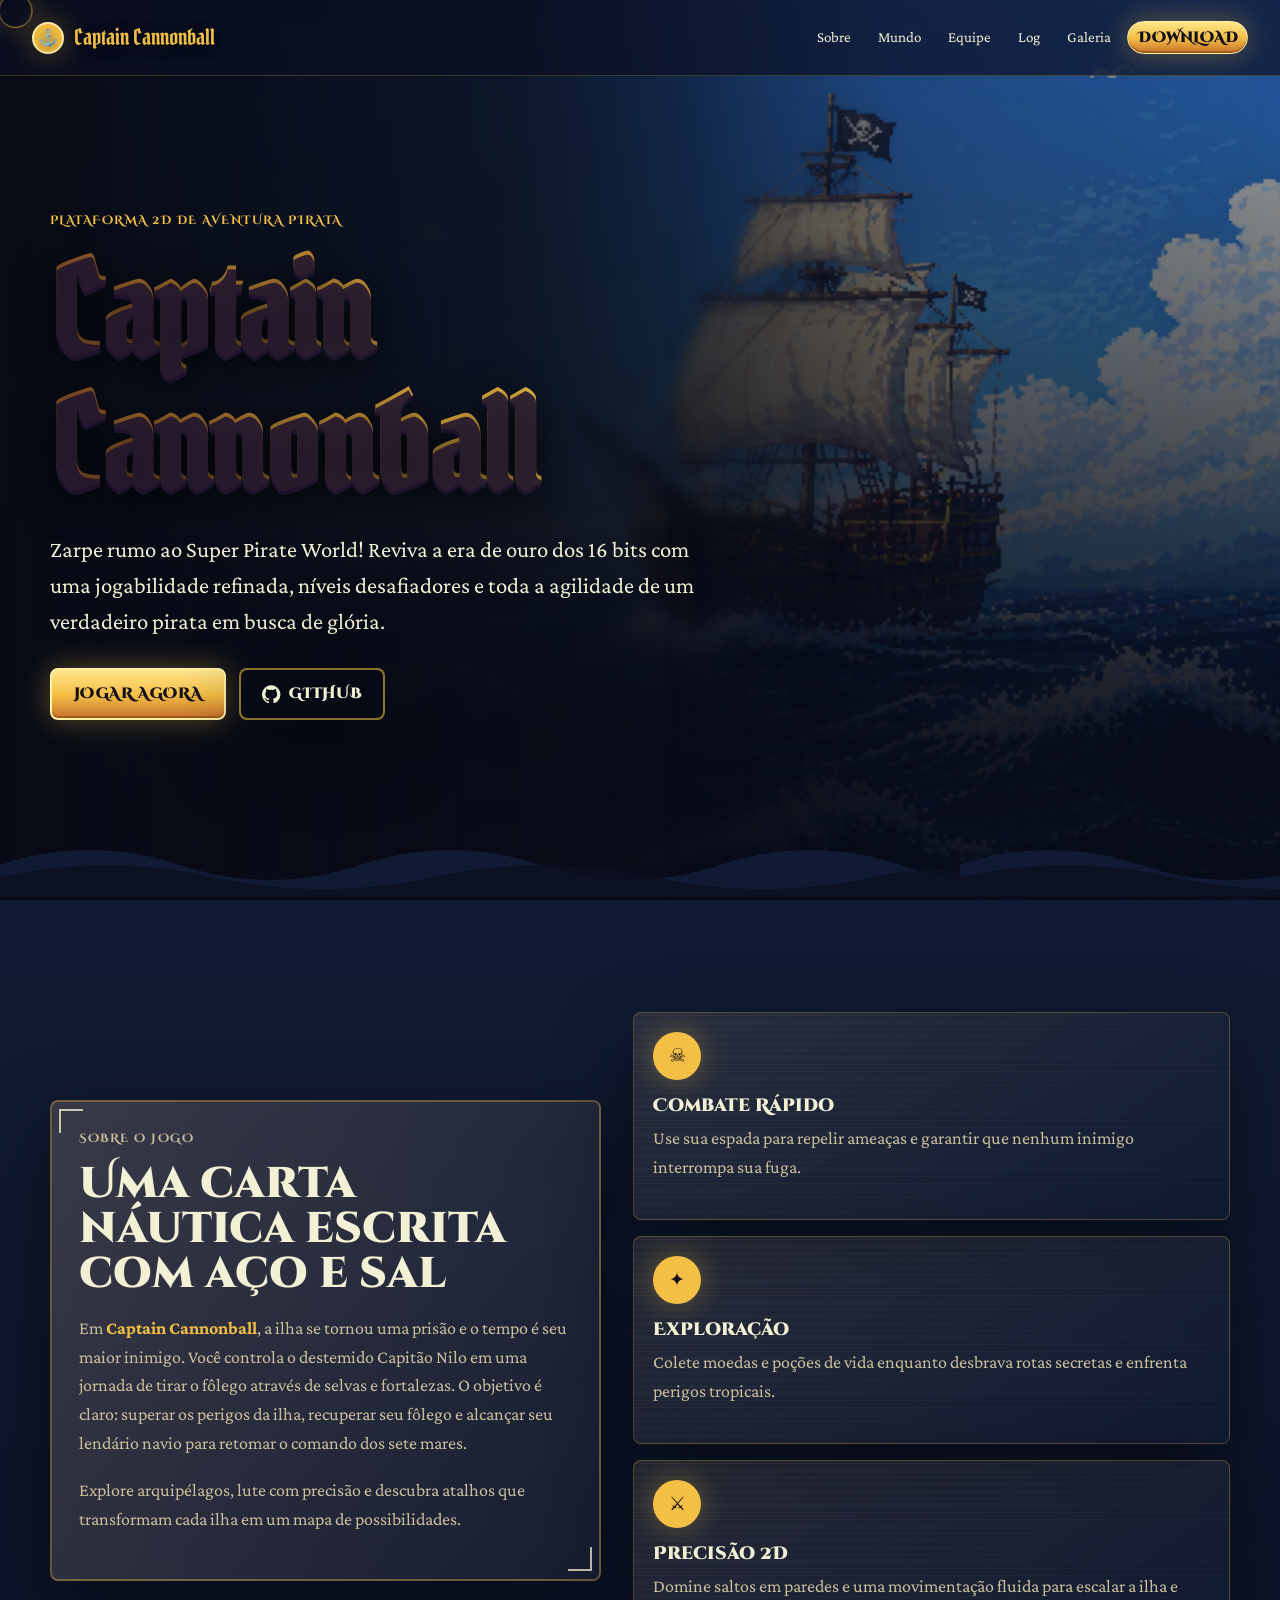
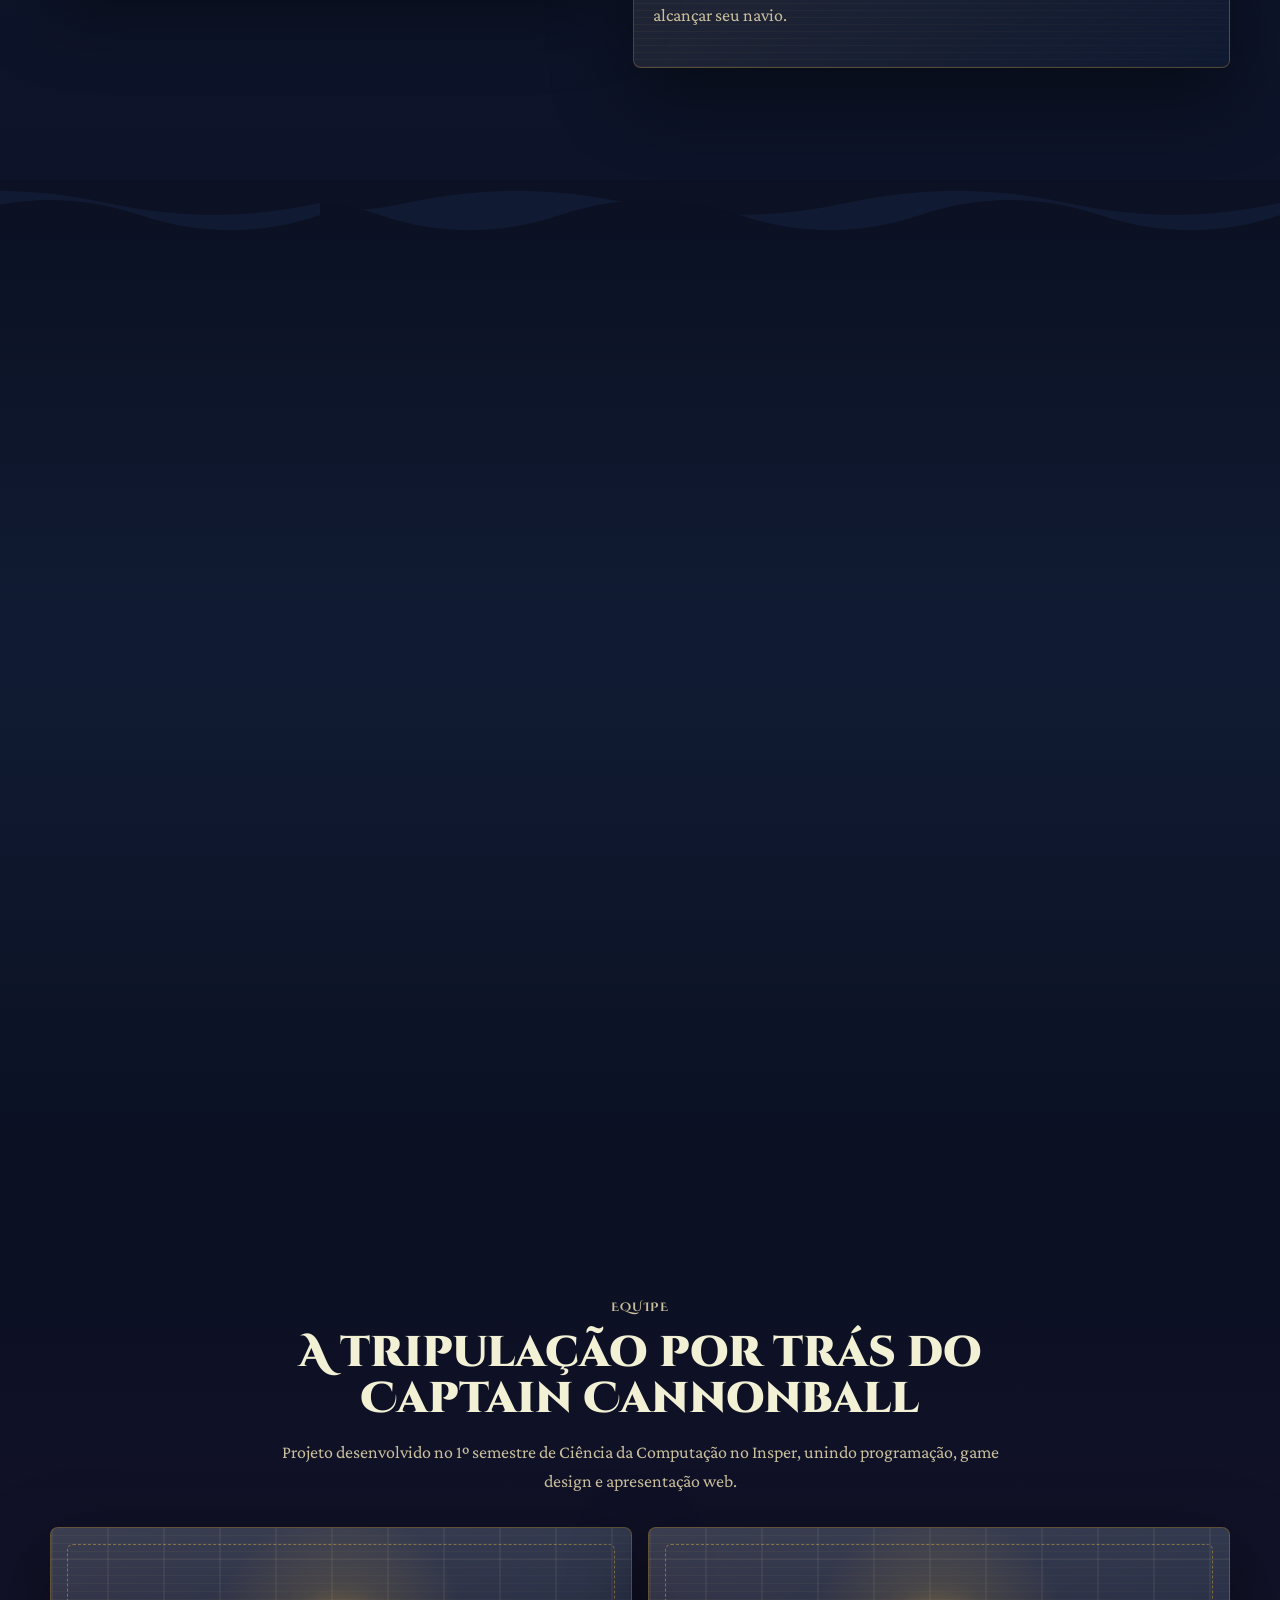
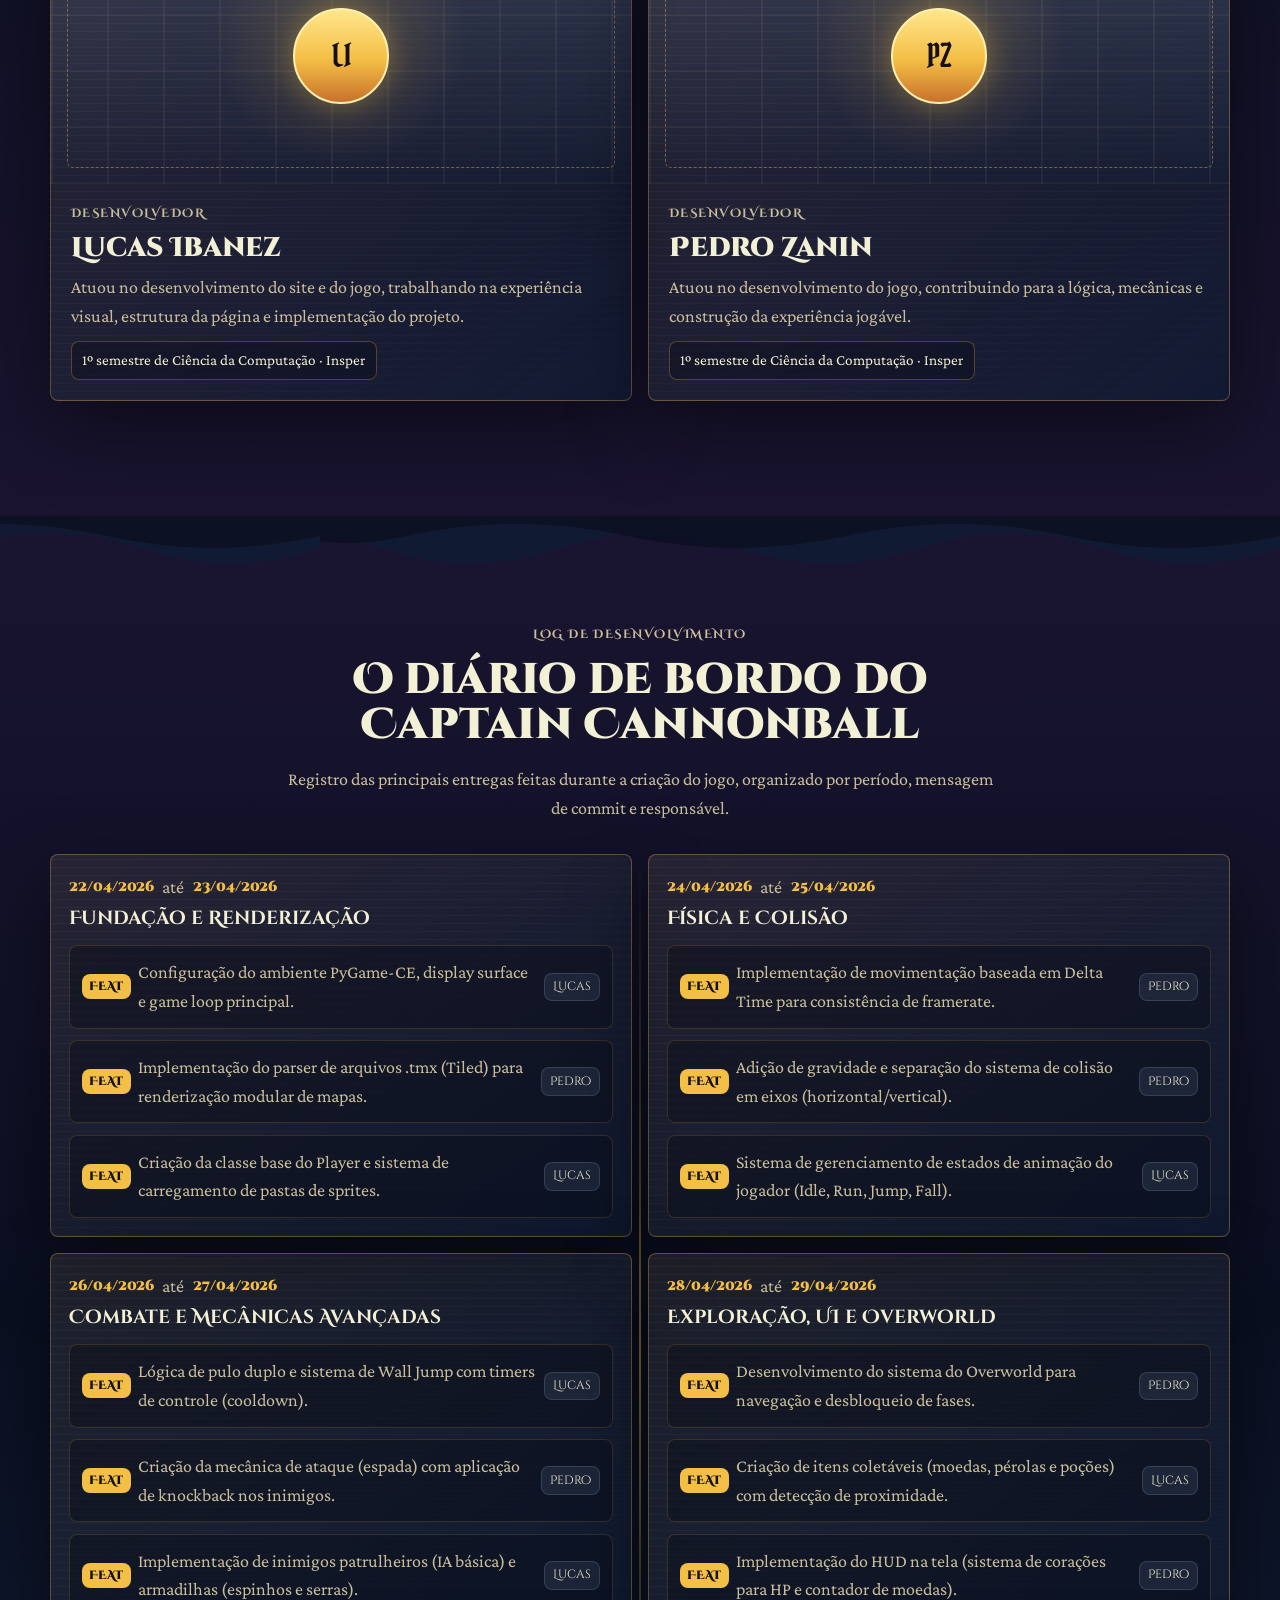
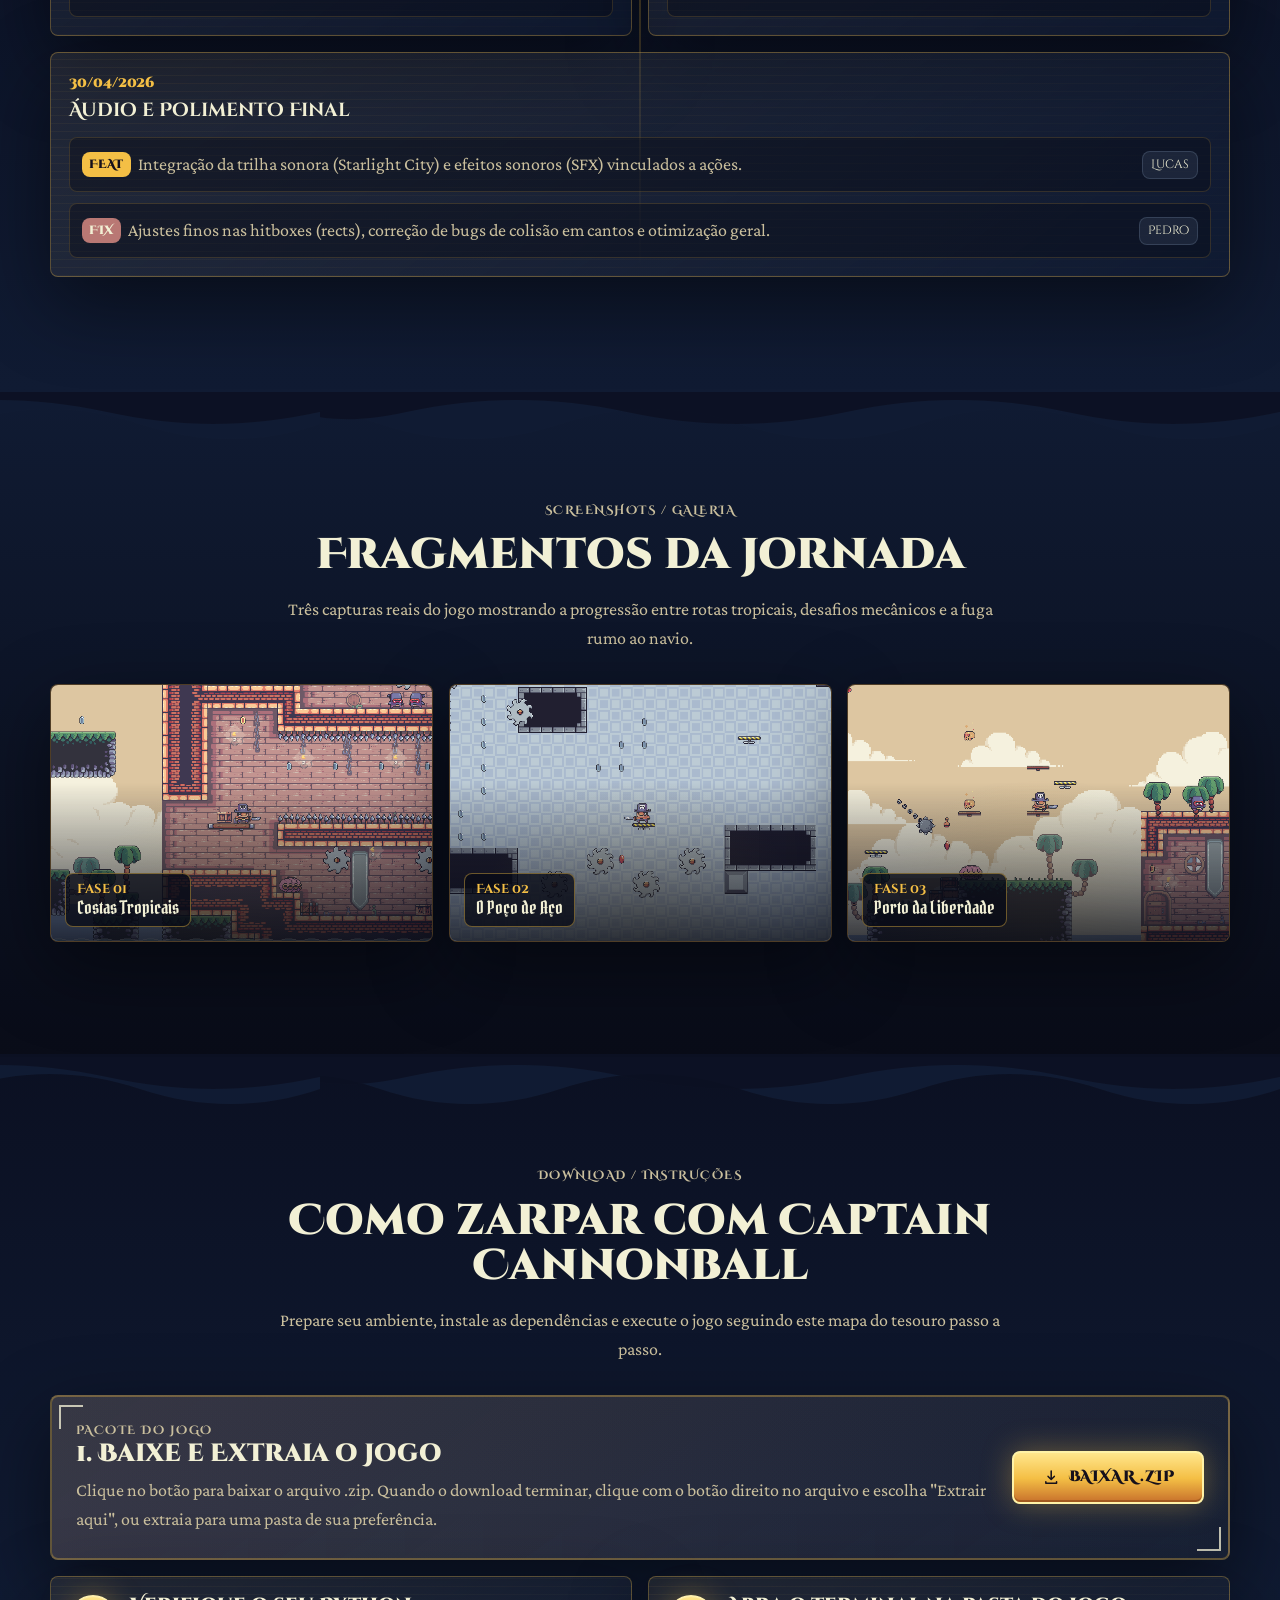
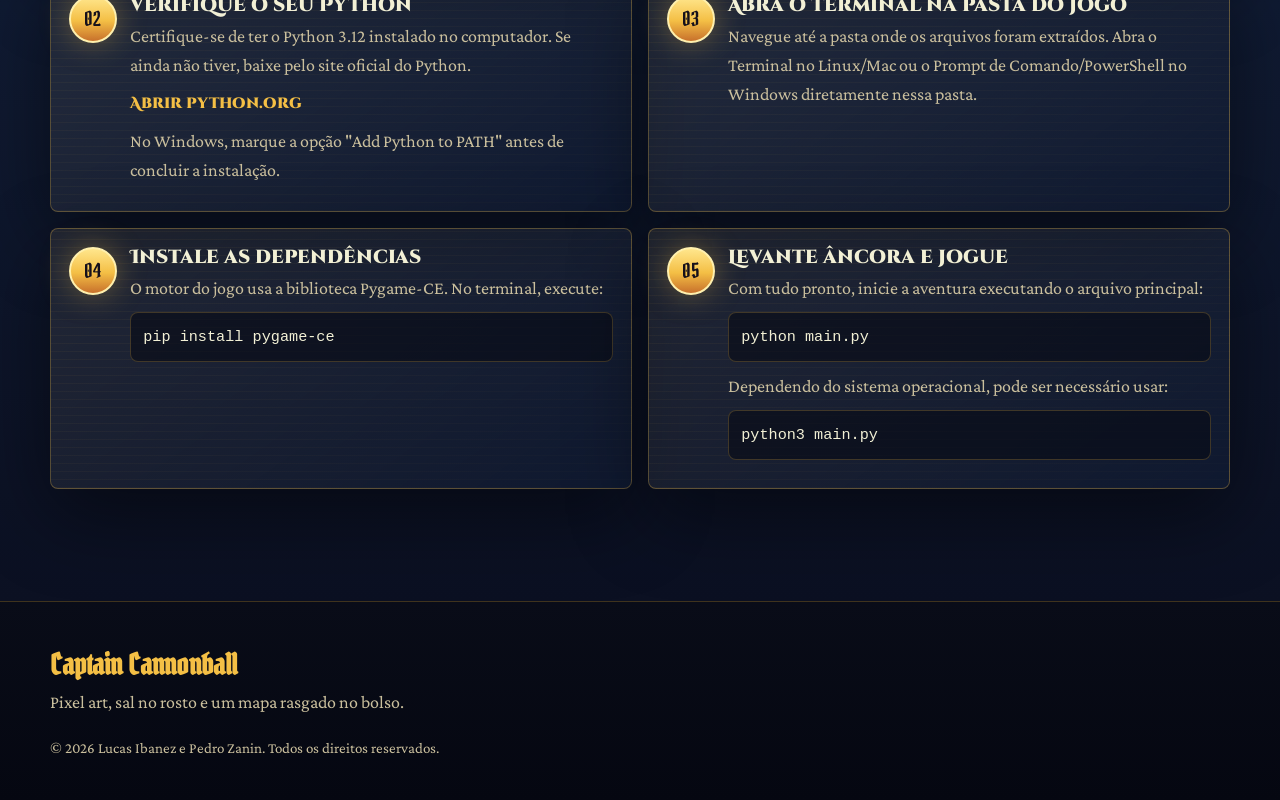
==== commit f495f600: "Implementação completa da Seção "Galeria" e alterações no Footer - Lucas" ====
--- a/docs/index.html
+++ b/docs/index.html
@@ -343,39 +343,42 @@
             <p class="eyebrow">Screenshots / galeria</p>
             <h2 id="gallery-title">Fragmentos da jornada</h2>
             <p>
-              Cenas reais do protótipo e espaços de campanha preparados para
-              novas capturas conforme a aventura cresce.
+              Três capturas reais do jogo mostrando a progressão entre rotas
+              tropicais, desafios mecânicos e a fuga rumo ao navio.
             </p>
           </div>
 
           <div class="gallery-grid">
-            <figure class="gallery-card large reveal" data-tilt>
+            <figure class="gallery-card map-shot reveal" data-tilt>
               <img
-                src="mapa.png"
-                alt="Cena de plataforma tropical com palmeiras, moedas e muralha de tijolos"
+                src="img/img_mapa_1.png"
+                alt="Primeira captura do mapa do jogo Captain Cannonball em ambiente tropical"
               />
-              <figcaption>Ilhas ao pôr do sol</figcaption>
+              <figcaption>
+                <strong>Fase 01</strong>
+                <span>Costas Tropicais</span>
+              </figcaption>
             </figure>
-            <figure class="gallery-card reveal" data-tilt>
+            <figure class="gallery-card map-shot reveal" data-tilt>
               <img
-                src="mapa-fortaleza.png"
-                alt="Fase de fortaleza mecânica com serras, espinhos e plataformas metálicas"
+                src="img/img_mapa_2.png"
+                alt="Segunda captura do mapa do jogo Captain Cannonball com desafios e plataformas"
               />
-              <figcaption>Câmara mecânica</figcaption>
+              <figcaption>
+                <strong>Fase 02</strong>
+                <span>O Poço de Aço</span>
+              </figcaption>
             </figure>
-            <figure class="gallery-card portrait reveal" data-tilt>
-              <img src="personagem.png" alt="Sprite do personagem pirata principal" />
-              <figcaption>Capitão Nilo</figcaption>
+            <figure class="gallery-card map-shot reveal" data-tilt>
+              <img
+                src="img/img_mapa_3.png"
+                alt="Terceira captura do mapa do jogo Captain Cannonball em rota de fuga até o navio"
+              />
+              <figcaption>
+                <strong>Fase 03</strong>
+                <span>Porto da Liberdade</span>
+              </figcaption>
             </figure>
-            <div class="gallery-card placeholder reveal" data-tilt aria-label="Screenshot futura da fase do navio fantasma">
-              <span>Navio Fantasma</span>
-            </div>
-            <div class="gallery-card placeholder reveal" data-tilt aria-label="Screenshot futura da praia dos baús perdidos">
-              <span>Praia dos Baús</span>
-            </div>
-            <div class="gallery-card placeholder reveal" data-tilt aria-label="Screenshot futura da caverna da maré negra">
-              <span>Caverna da Maré</span>
-            </div>
           </div>
         </div>
       </section>
@@ -479,16 +482,10 @@
     <footer class="site-footer">
       <div class="footer-inner">
         <div>
-          <strong>Maré do Corsário</strong>
+          <strong>Captain Cannonball</strong>
           <p>Pixel art, sal no rosto e um mapa rasgado no bolso.</p>
         </div>
-        <nav aria-label="Links fictícios do estúdio">
-          <a href="#" aria-label="Perfil fictício no TikTok">TikTok</a>
-          <a href="#" aria-label="Perfil fictício no Instagram">Instagram</a>
-          <a href="#" aria-label="Contato fictício por e-mail">Contato</a>
-          <a href="#" aria-label="Kit de imprensa fictício">Press Kit</a>
-        </nav>
-        <small>© <span id="year">2026</span> Estúdio Maré Alta. Todos os direitos reservados.</small>
+        <small>© <span id="year">2026</span> Lucas Ibanez e Pedro Zanin. Todos os direitos reservados.</small>
       </div>
     </footer>
 
--- a/docs/style.css
+++ b/docs/style.css
@@ -1156,6 +1156,25 @@
   margin: 0;
 }
 
+.gallery-card.map-shot {
+  isolation: isolate;
+  min-height: 16rem;
+  background: var(--color-ink);
+}
+
+.gallery-card.map-shot::after {
+  position: absolute;
+  inset: 0;
+  z-index: 1;
+  pointer-events: none;
+  content: "";
+  background:
+    linear-gradient(180deg, transparent 38%, rgba(8, 11, 22, 0.86)),
+    radial-gradient(circle at 50% 100%, rgba(244, 191, 69, 0.16), transparent 52%);
+  opacity: 0.94;
+  transition: opacity var(--transition);
+}
+
 .gallery-card img {
   width: 100%;
   height: 100%;
@@ -1164,6 +1183,20 @@
   image-rendering: pixelated;
 }
 
+.gallery-card.map-shot img {
+  min-height: 16rem;
+  transition: transform 620ms ease, filter 620ms ease;
+}
+
+.gallery-card.map-shot:hover::after {
+  opacity: 0.72;
+}
+
+.gallery-card.map-shot:hover img {
+  filter: saturate(1.15) contrast(1.08);
+  transform: scale(1.055);
+}
+
 .gallery-card.large {
   min-height: 17rem;
 }
@@ -1208,6 +1241,27 @@
   font-size: 1.2rem;
   text-align: center;
   text-shadow: 0 2px 16px rgba(0, 0, 0, 0.78);
+}
+
+.gallery-card.map-shot figcaption {
+  display: grid;
+  gap: 0.15rem;
+  max-width: calc(100% - 1.7rem);
+  padding: 0.55rem 0.7rem;
+}
+
+.gallery-card.map-shot figcaption strong {
+  color: var(--color-gold);
+  font-family: var(--font-display);
+  font-size: 0.82rem;
+  line-height: 1;
+}
+
+.gallery-card.map-shot figcaption span {
+  color: var(--color-fog);
+  font-family: var(--font-title);
+  font-size: 1.12rem;
+  line-height: 1.05;
 }
 
 .site-footer {
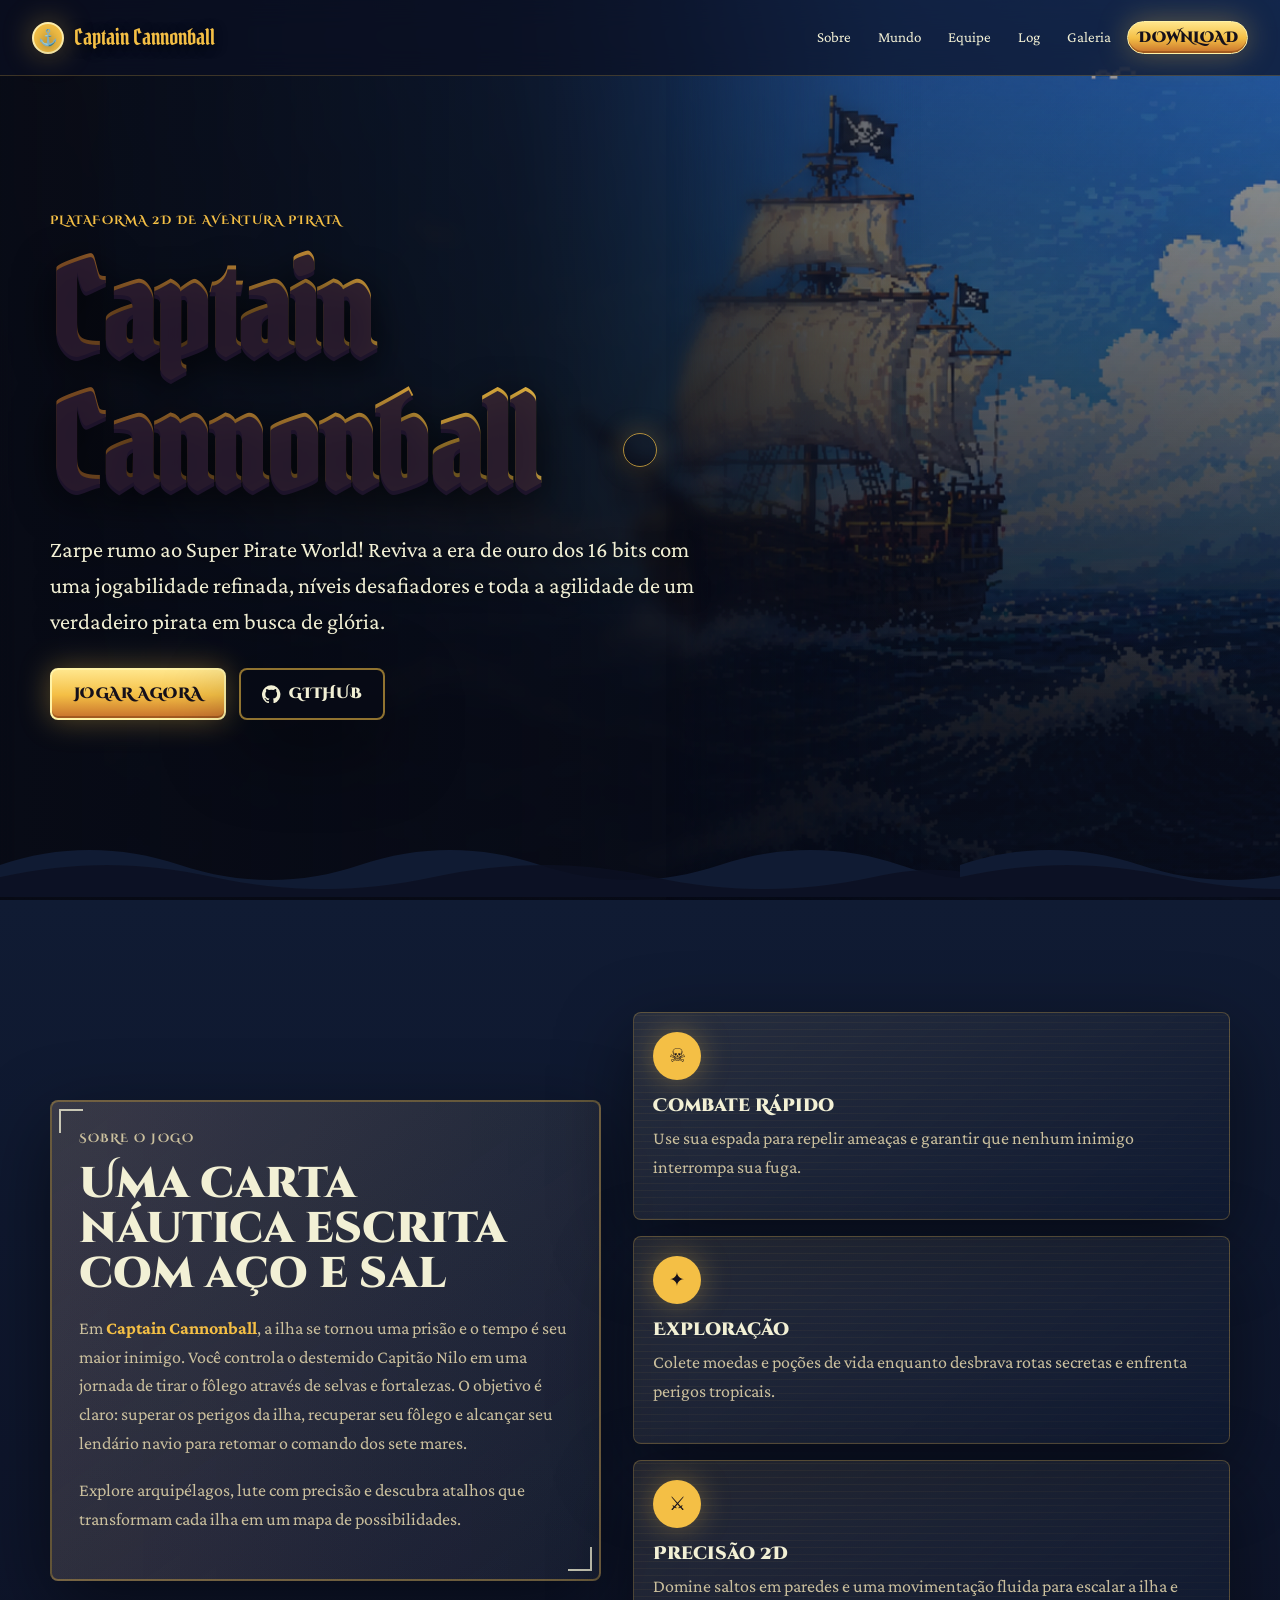
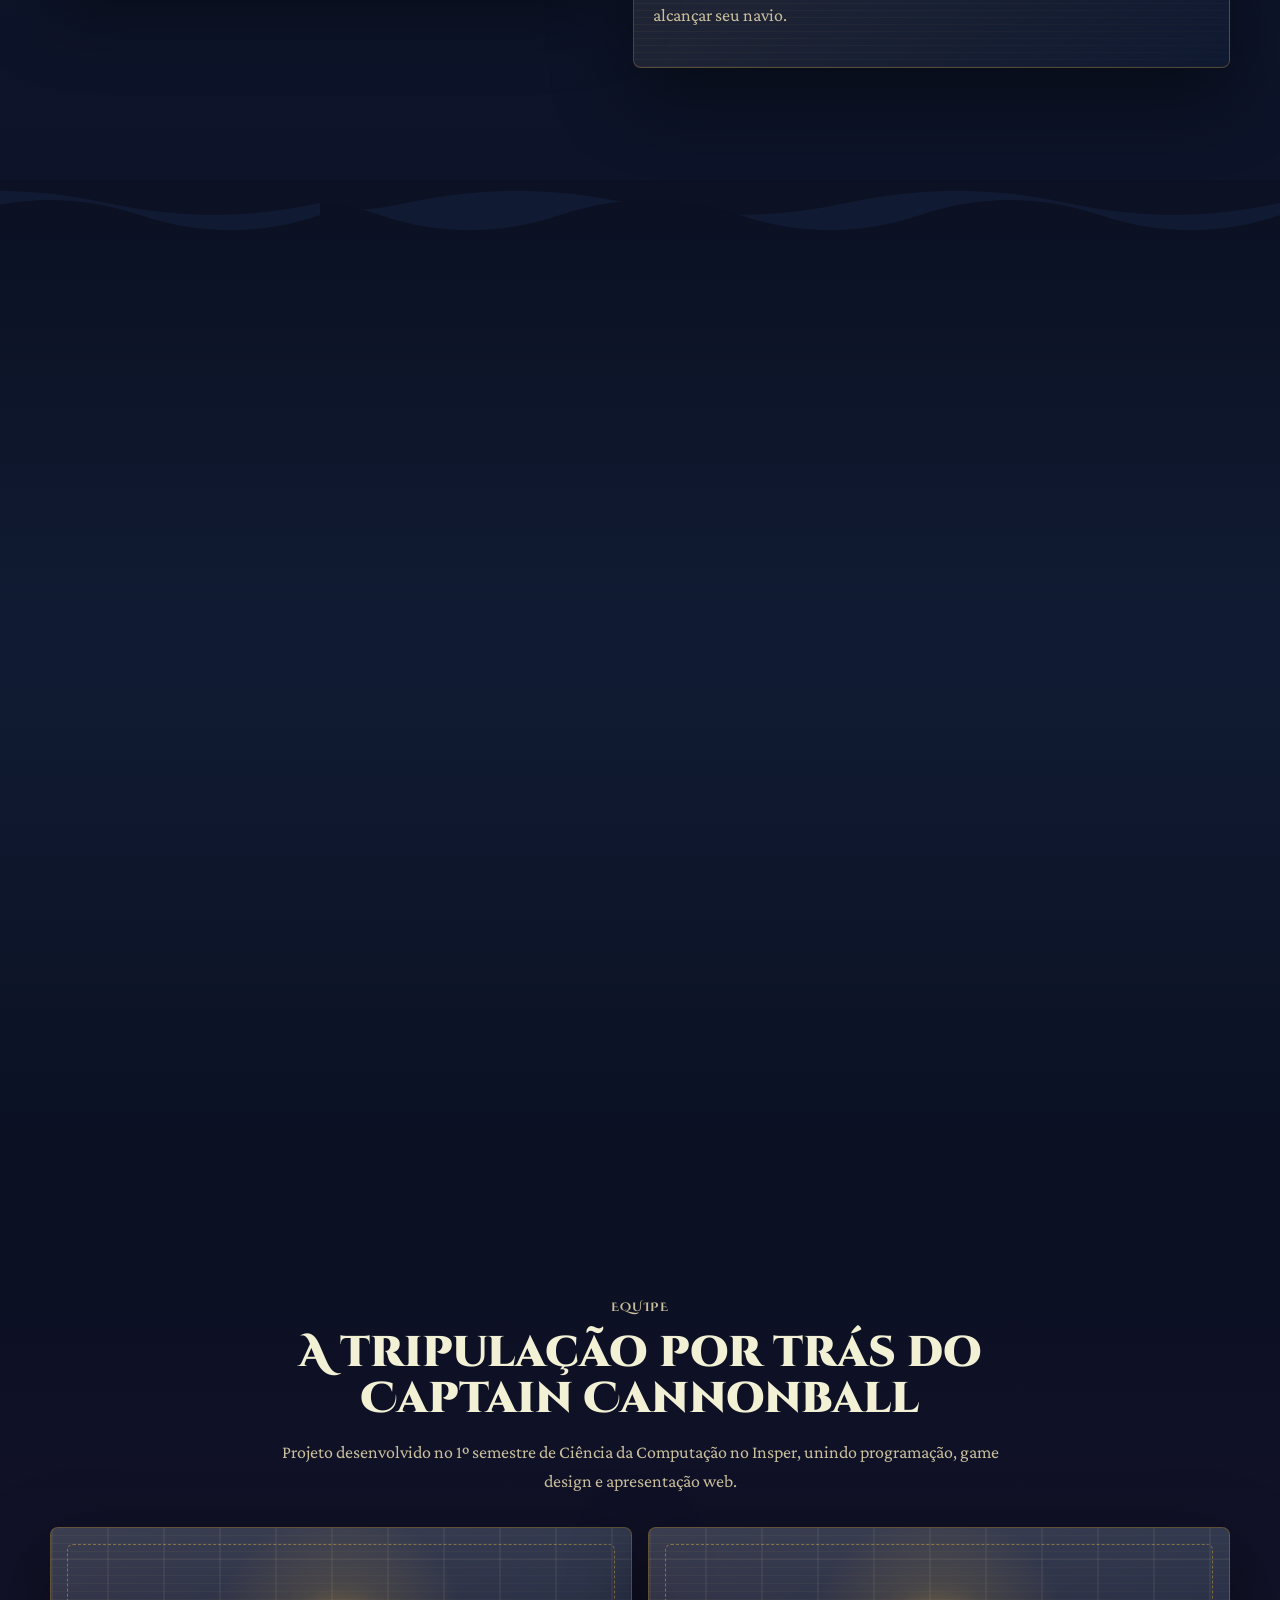
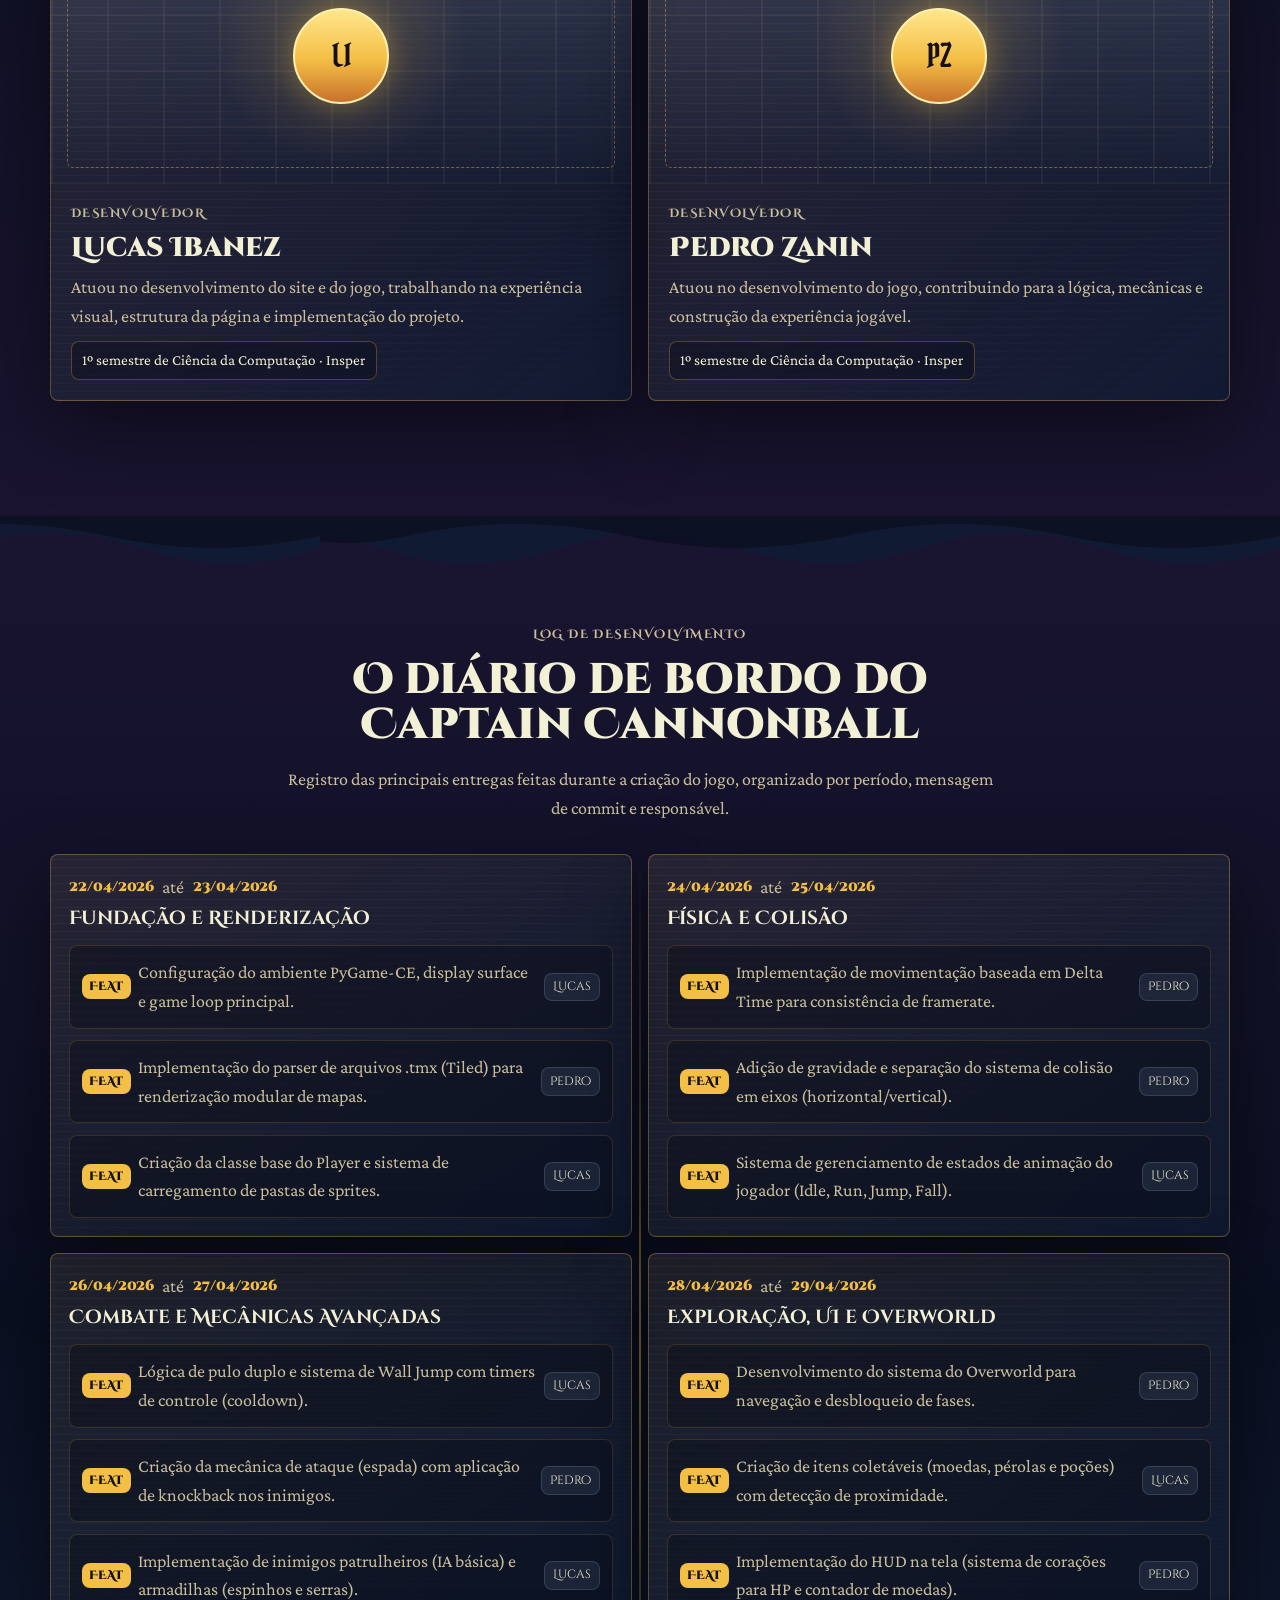
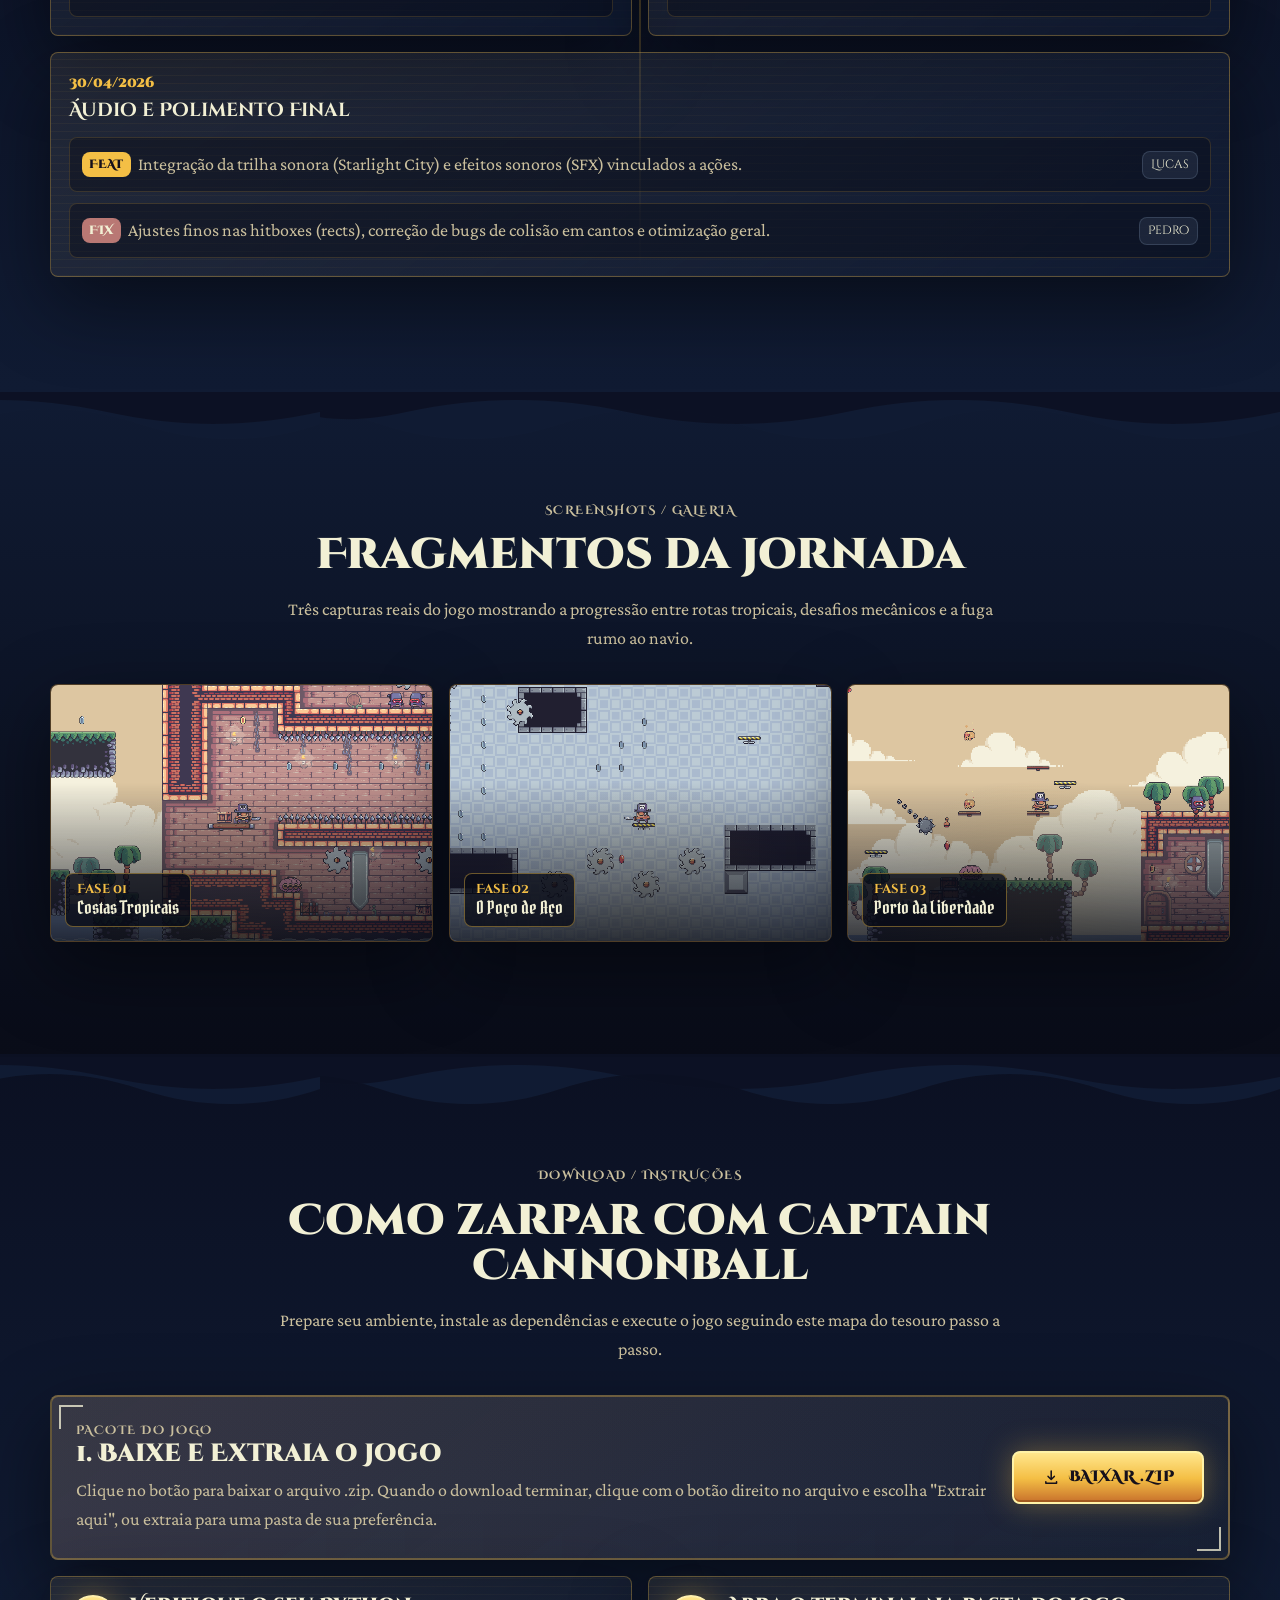
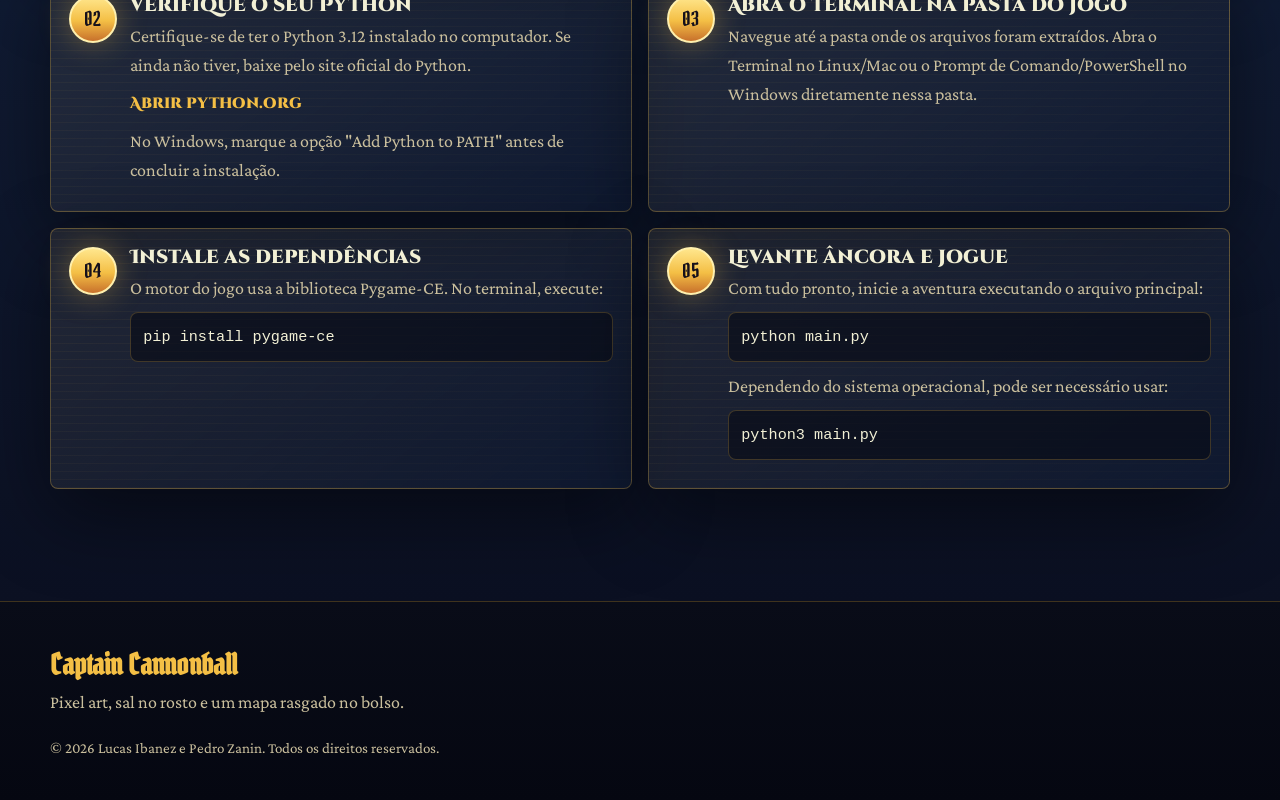
==== commit 79a64b99: "Implementação do vídeo do jogo na seção "Mundo" - Lucas" ====
--- a/docs/index.html
+++ b/docs/index.html
@@ -124,11 +124,22 @@
           </div>
 
           <div class="map-showcase reveal">
-            <figure class="map-frame" data-tilt>
-              <img
-                src="mapa.png"
-                alt="Mapa do jogo com plataformas suspensas, palmeiras, céu tropical e estrutura de tijolos"
-              />
+            <figure class="map-frame video-frame" data-tilt>
+              <video
+                class="world-video"
+                autoplay
+                muted
+                loop
+                playsinline
+                controls
+                preload="metadata"
+                poster="img/img_mapa_1.png"
+                aria-label="Vídeo de gameplay do Captain Cannonball mostrando fases, plataformas e desafios"
+              >
+                <source src="videos/video_site.mp4" type="video/mp4" />
+                Seu navegador não suporta vídeo HTML5.
+              </video>
+              <figcaption>Gameplay em movimento</figcaption>
             </figure>
 
             <div class="region-list" aria-label="Regiões do mapa">
--- a/docs/style.css
+++ b/docs/style.css
@@ -689,6 +689,19 @@
   box-shadow: var(--shadow-deep), inset 0 0 0 1px rgba(255, 247, 218, 0.12);
 }
 
+.map-frame.video-frame::before {
+  position: absolute;
+  inset: 0;
+  z-index: 1;
+  pointer-events: none;
+  content: "";
+  background:
+    linear-gradient(180deg, rgba(8, 11, 22, 0.06), rgba(8, 11, 22, 0.42)),
+    radial-gradient(circle at 50% 0%, rgba(244, 191, 69, 0.18), transparent 36%);
+  opacity: 0.82;
+  transition: opacity var(--transition);
+}
+
 .map-frame img {
   width: 100%;
   aspect-ratio: 16 / 9;
@@ -697,9 +710,28 @@
   transition: transform 600ms ease, filter 600ms ease;
 }
 
+.world-video {
+  display: block;
+  width: 100%;
+  aspect-ratio: 16 / 9;
+  object-fit: cover;
+  background: var(--color-ink);
+  filter: saturate(1.08) contrast(1.06);
+  transition: transform 600ms ease, filter 600ms ease;
+}
+
 .map-frame:hover img {
   filter: saturate(1.12) contrast(1.08);
   transform: scale(1.035);
+}
+
+.map-frame.video-frame:hover::before {
+  opacity: 0.42;
+}
+
+.map-frame.video-frame:hover .world-video {
+  filter: saturate(1.16) contrast(1.1);
+  transform: scale(1.018);
 }
 
 .map-frame figcaption,
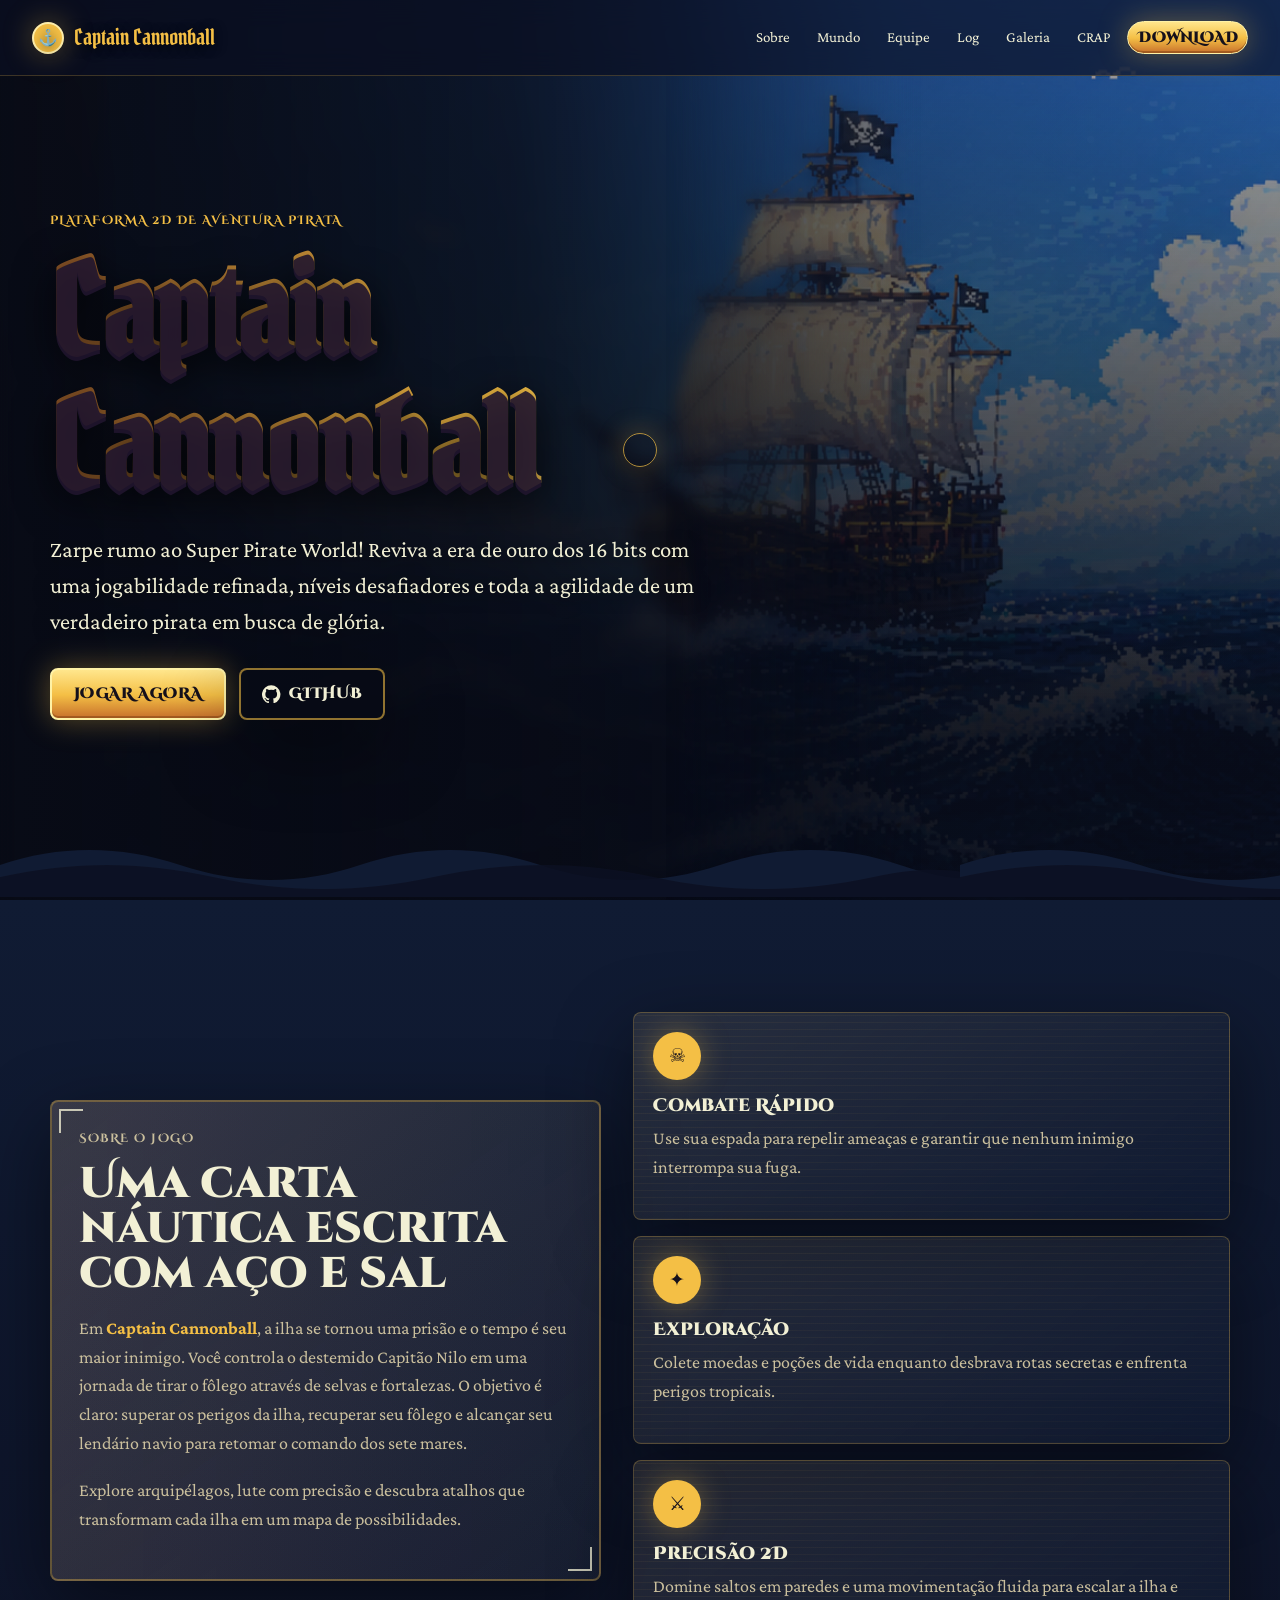
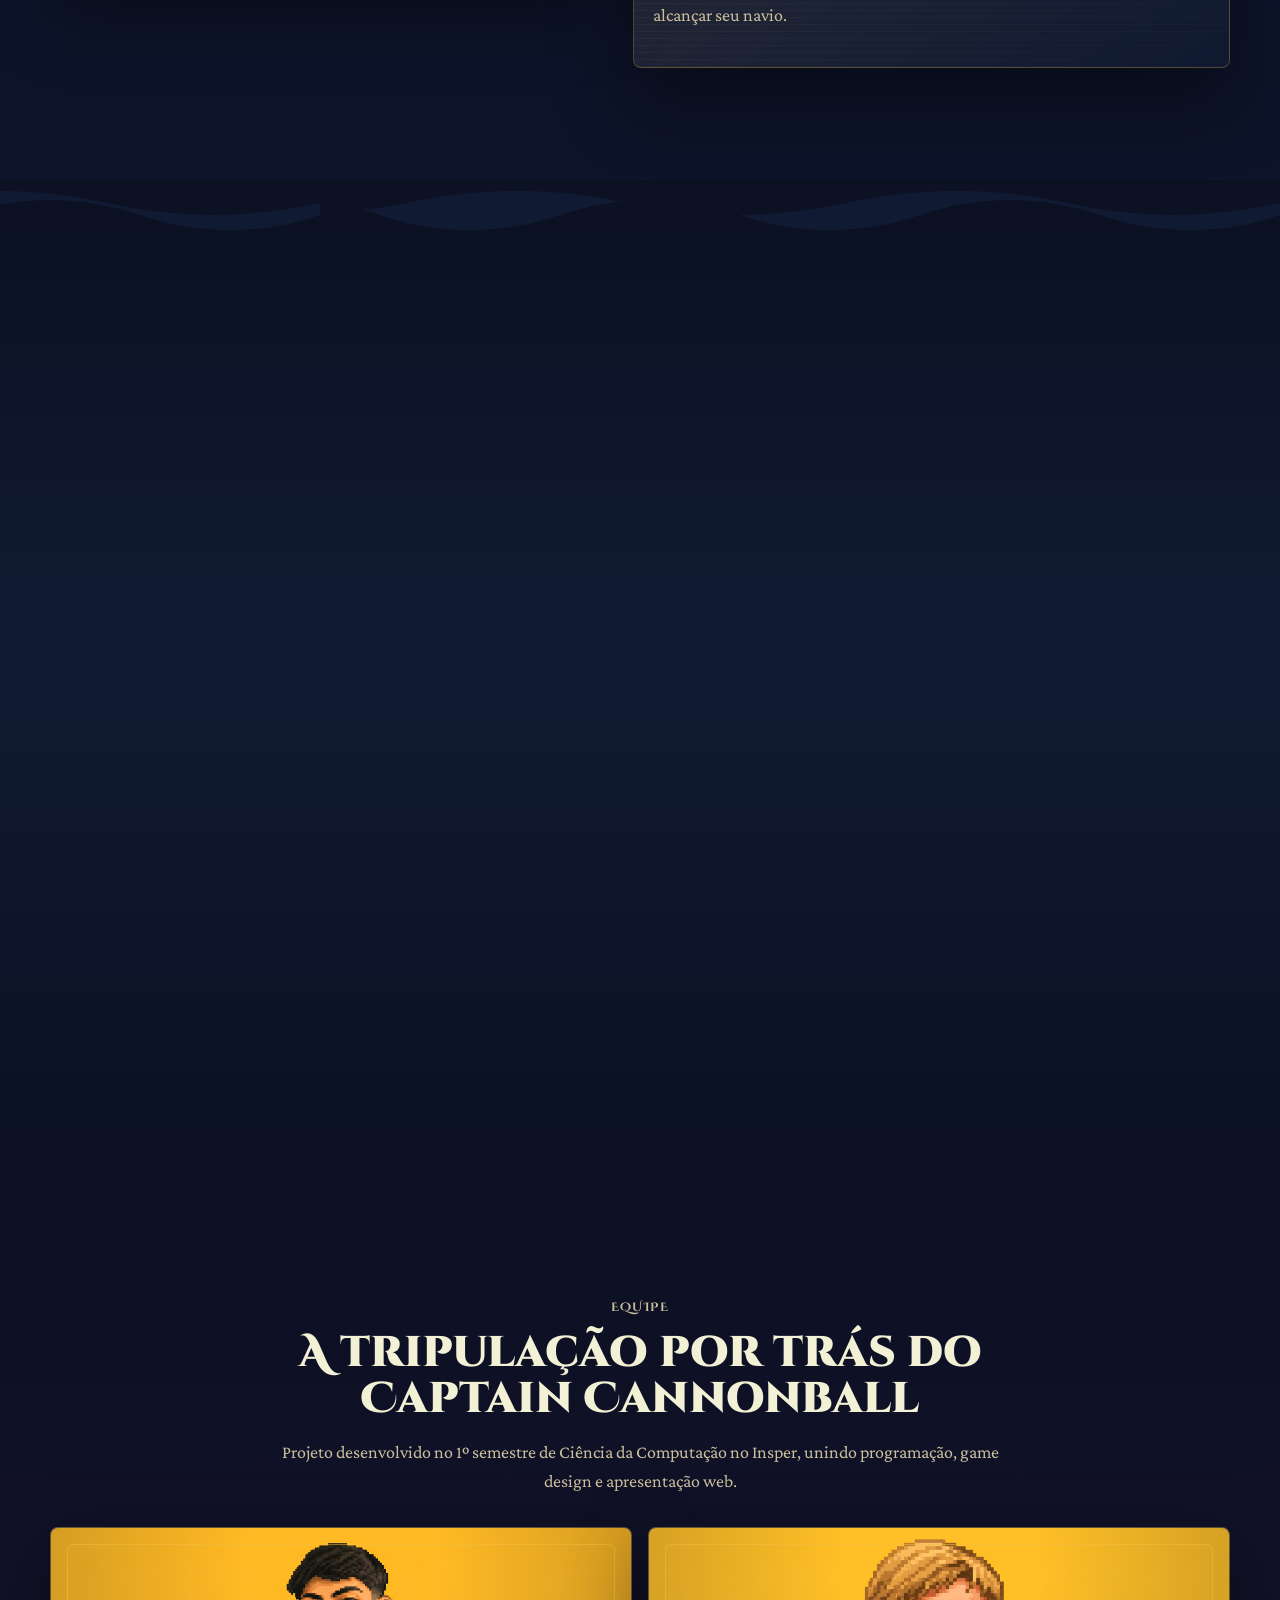
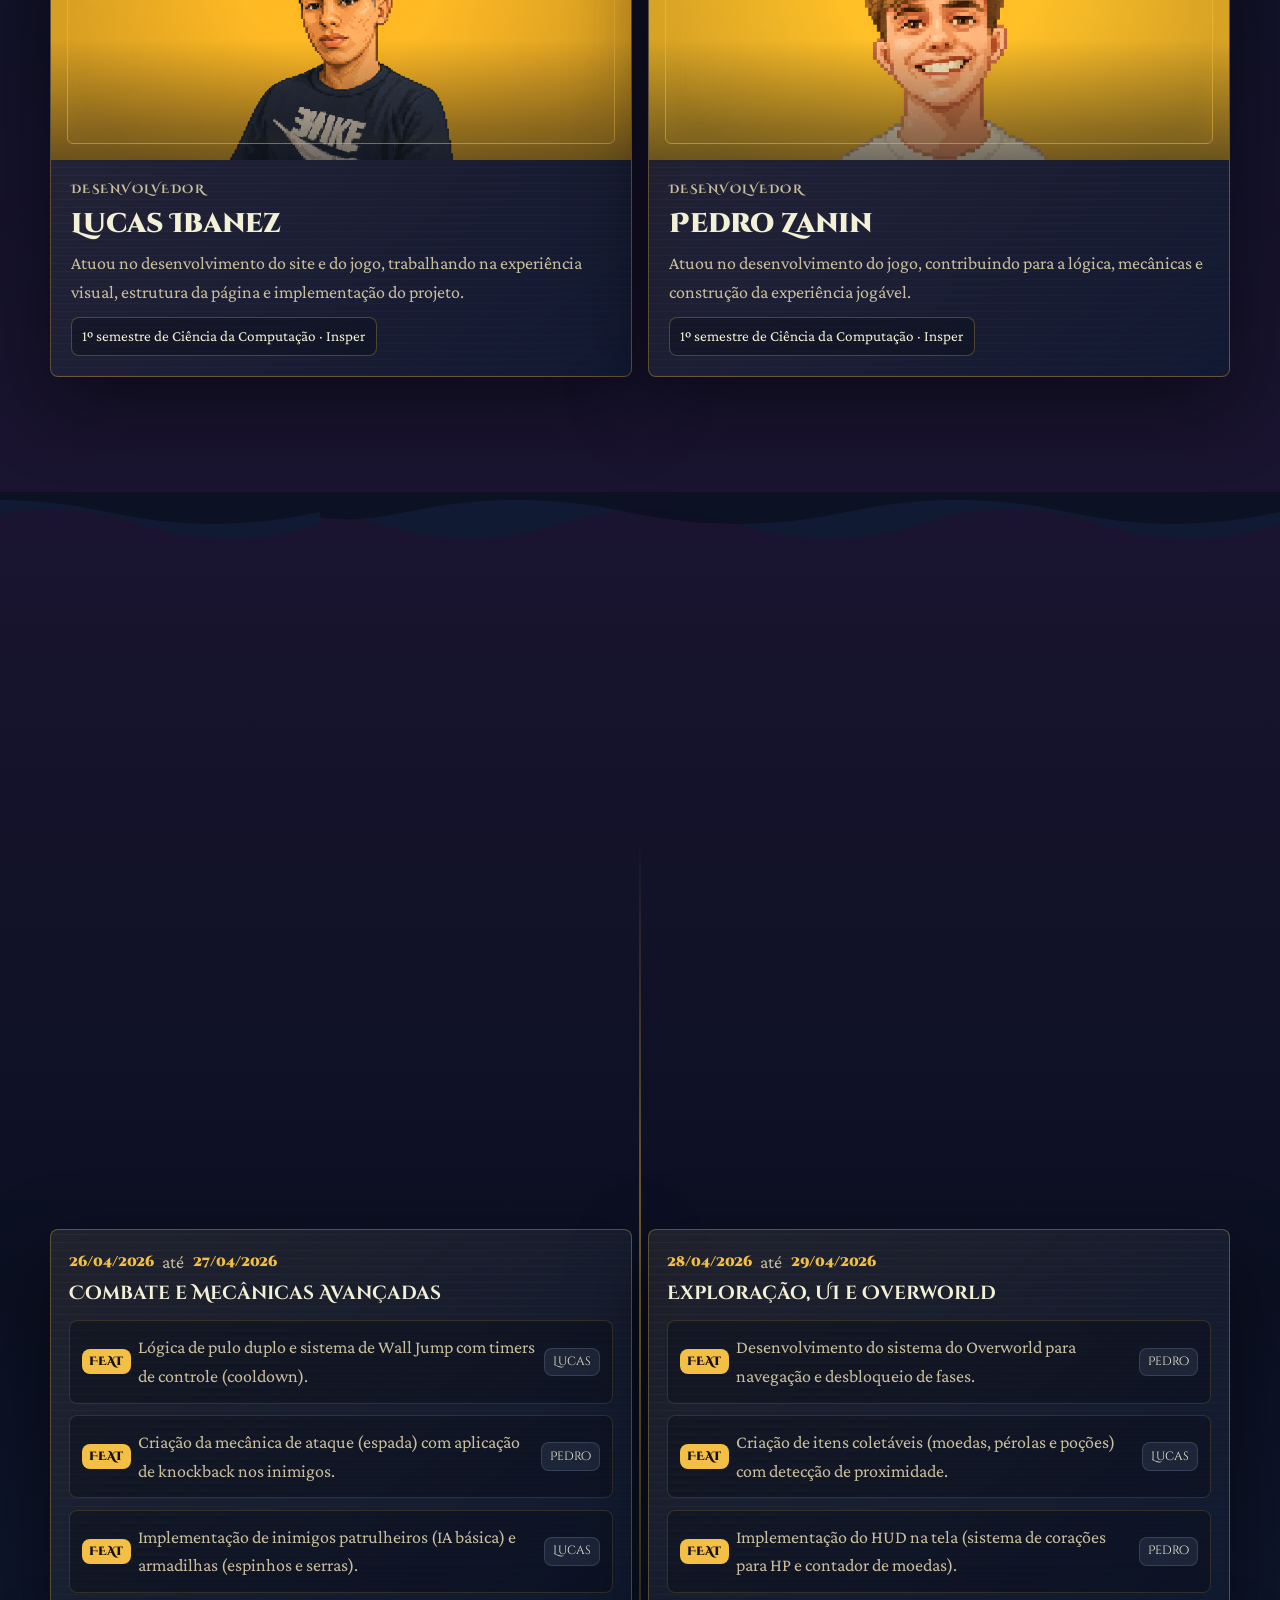
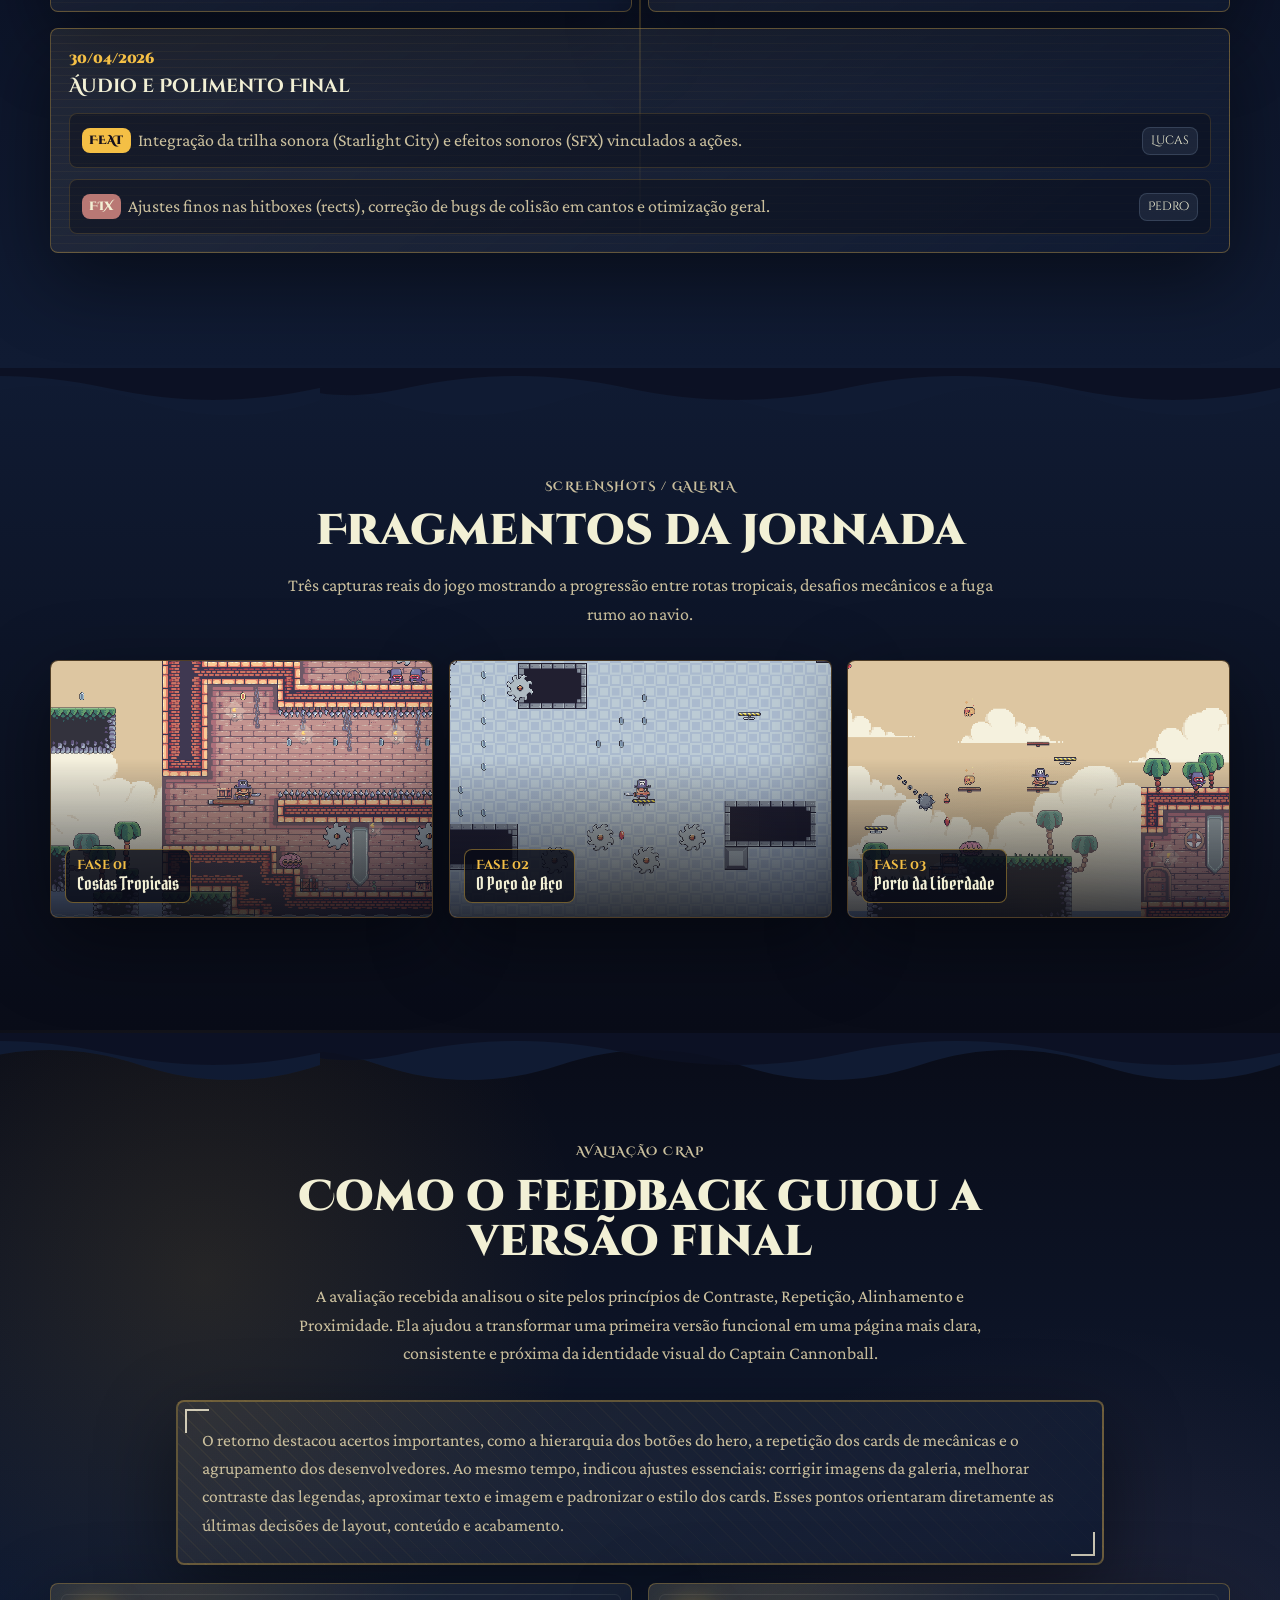
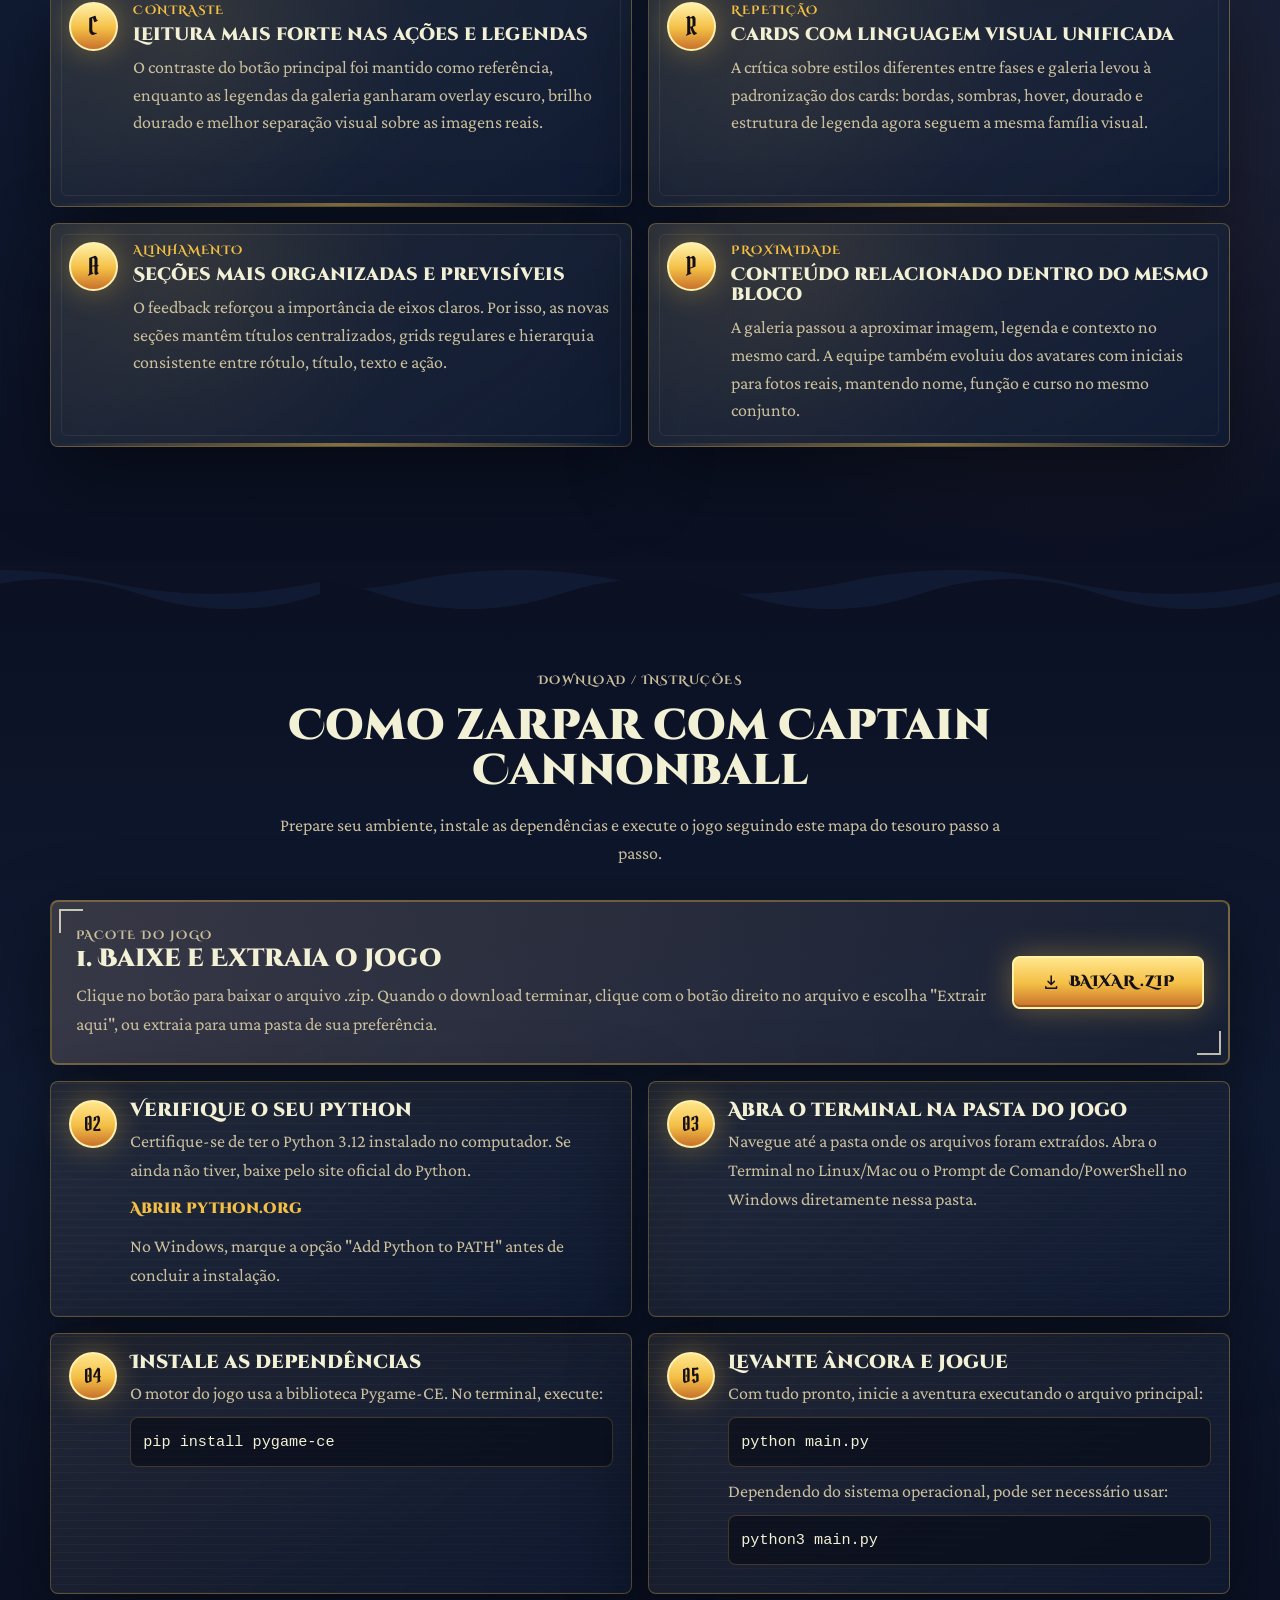
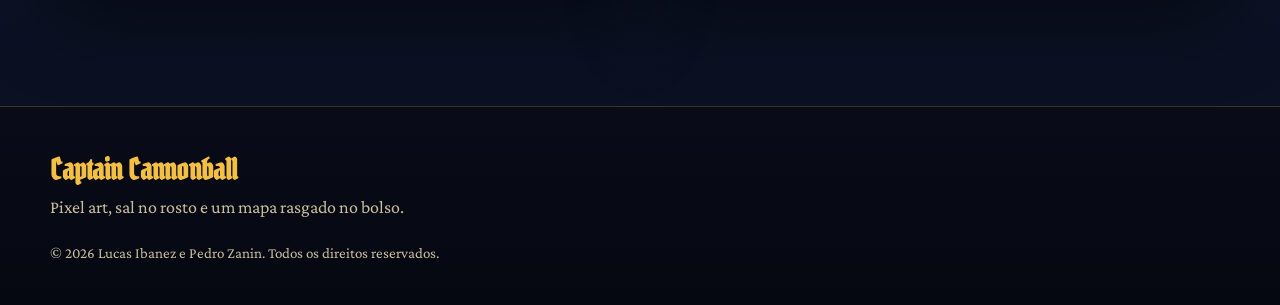
==== commit b07251f9: "Implementação da Seção "CRAP" + Fotos dos Desenvolvedores - Lucas" ====
--- a/docs/index.html
+++ b/docs/index.html
@@ -36,6 +36,7 @@
         <a href="#equipe">Equipe</a>
         <a href="#devlog">Log</a>
         <a href="#galeria">Galeria</a>
+        <a href="#crap">CRAP</a>
         <a class="nav-download" href="#download">Download</a>
       </nav>
     </header>
@@ -176,9 +177,9 @@
 
           <div class="team-grid" aria-label="Desenvolvedores do projeto">
             <article class="team-card reveal" data-tilt>
-              <div class="team-photo" aria-hidden="true">
-                <span>LI</span>
-              </div>
+              <figure class="team-photo">
+                <img src="img/lucas_equipe.png" alt="Foto de Lucas Ibanez, desenvolvedor do site e do jogo" />
+              </figure>
               <div class="team-info">
                 <p class="eyebrow">Desenvolvedor</p>
                 <h3>Lucas Ibanez</h3>
@@ -191,9 +192,9 @@
             </article>
 
             <article class="team-card reveal" data-tilt>
-              <div class="team-photo" aria-hidden="true">
-                <span>PZ</span>
-              </div>
+              <figure class="team-photo">
+                <img src="img/pedro_equipe.png" alt="Foto de Pedro Zanin, desenvolvedor do jogo" />
+              </figure>
               <div class="team-info">
                 <p class="eyebrow">Desenvolvedor</p>
                 <h3>Pedro Zanin</h3>
@@ -394,6 +395,87 @@
         </div>
       </section>
 
+      <section class="section section-crap" id="crap" aria-labelledby="crap-title">
+        <div class="wave-divider wave-divider-top" aria-hidden="true"></div>
+        <div class="section-inner">
+          <div class="section-heading reveal">
+            <p class="eyebrow">Avaliação CRAP</p>
+            <h2 id="crap-title">Como o feedback guiou a versão final</h2>
+            <p>
+              A avaliação recebida analisou o site pelos princípios de Contraste,
+              Repetição, Alinhamento e Proximidade. Ela ajudou a transformar uma
+              primeira versão funcional em uma página mais clara, consistente e
+              próxima da identidade visual do Captain Cannonball.
+            </p>
+          </div>
+
+          <div class="crap-overview reveal antique-border">
+            <p>
+              O retorno destacou acertos importantes, como a hierarquia dos botões
+              do hero, a repetição dos cards de mecânicas e o agrupamento dos
+              desenvolvedores. Ao mesmo tempo, indicou ajustes essenciais: corrigir
+              imagens da galeria, melhorar contraste das legendas, aproximar texto
+              e imagem e padronizar o estilo dos cards. Esses pontos orientaram
+              diretamente as últimas decisões de layout, conteúdo e acabamento.
+            </p>
+          </div>
+
+          <div class="crap-grid" aria-label="Aplicação dos princípios CRAP na versão final">
+            <article class="crap-card reveal" data-tilt>
+              <span class="crap-letter">C</span>
+              <div>
+                <p class="eyebrow">Contraste</p>
+                <h3>Leitura mais forte nas ações e legendas</h3>
+                <p>
+                  O contraste do botão principal foi mantido como referência,
+                  enquanto as legendas da galeria ganharam overlay escuro, brilho
+                  dourado e melhor separação visual sobre as imagens reais.
+                </p>
+              </div>
+            </article>
+
+            <article class="crap-card reveal" data-tilt>
+              <span class="crap-letter">R</span>
+              <div>
+                <p class="eyebrow">Repetição</p>
+                <h3>Cards com linguagem visual unificada</h3>
+                <p>
+                  A crítica sobre estilos diferentes entre fases e galeria levou
+                  à padronização dos cards: bordas, sombras, hover, dourado e
+                  estrutura de legenda agora seguem a mesma família visual.
+                </p>
+              </div>
+            </article>
+
+            <article class="crap-card reveal" data-tilt>
+              <span class="crap-letter">A</span>
+              <div>
+                <p class="eyebrow">Alinhamento</p>
+                <h3>Seções mais organizadas e previsíveis</h3>
+                <p>
+                  O feedback reforçou a importância de eixos claros. Por isso, as
+                  novas seções mantêm títulos centralizados, grids regulares e
+                  hierarquia consistente entre rótulo, título, texto e ação.
+                </p>
+              </div>
+            </article>
+
+            <article class="crap-card reveal" data-tilt>
+              <span class="crap-letter">P</span>
+              <div>
+                <p class="eyebrow">Proximidade</p>
+                <h3>Conteúdo relacionado dentro do mesmo bloco</h3>
+                <p>
+                  A galeria passou a aproximar imagem, legenda e contexto no mesmo
+                  card. A equipe também evoluiu dos avatares com iniciais para
+                  fotos reais, mantendo nome, função e curso no mesmo conjunto.
+                </p>
+              </div>
+            </article>
+          </div>
+        </div>
+      </section>
+
       <section class="section section-download" id="download" aria-labelledby="download-title">
         <div class="wave-divider wave-divider-top" aria-hidden="true"></div>
         <div class="section-inner">
--- a/docs/style.css
+++ b/docs/style.css
@@ -558,6 +558,13 @@
     radial-gradient(circle at 80% 40%, rgba(143, 164, 197, 0.14), transparent 28rem);
 }
 
+.section-crap {
+  background:
+    radial-gradient(circle at 16% 22%, rgba(244, 191, 69, 0.11), transparent 24rem),
+    radial-gradient(circle at 84% 64%, rgba(185, 120, 116, 0.13), transparent 27rem),
+    linear-gradient(180deg, #090c18, #101b33 52%, #0b1022);
+}
+
 .section-inner {
   width: min(100%, var(--content-width));
   margin-inline: auto;
@@ -866,11 +873,12 @@
 .team-photo {
   position: relative;
   display: grid;
-  min-height: 16rem;
-  place-items: center;
+  height: clamp(11.5rem, 30vw, 14rem);
+  min-height: 0;
+  margin: 0;
   overflow: hidden;
   background:
-    radial-gradient(circle at 50% 42%, rgba(244, 191, 69, 0.2), transparent 8rem),
+    radial-gradient(circle at 50% 20%, rgba(244, 191, 69, 0.2), transparent 9rem),
     linear-gradient(180deg, rgba(143, 164, 197, 0.2), rgba(16, 27, 51, 0.2)),
     repeating-linear-gradient(90deg, rgba(216, 195, 157, 0.08) 0 2px, transparent 2px 56px),
     repeating-linear-gradient(0deg, rgba(216, 195, 157, 0.06) 0 2px, transparent 2px 56px);
@@ -879,24 +887,37 @@
 .team-photo::before {
   position: absolute;
   inset: 1rem;
+  z-index: 2;
   content: "";
-  border: 1px dashed rgba(244, 191, 69, 0.42);
+  border: 1px solid rgba(244, 191, 69, 0.5);
   border-radius: calc(var(--radius) - 2px);
-}
-
-.team-photo span {
-  position: relative;
-  display: grid;
-  width: 6rem;
-  height: 6rem;
-  place-items: center;
-  color: var(--color-ink);
-  background: linear-gradient(180deg, #ffe68c, var(--color-gold) 54%, #c8712c);
-  border: 2px solid #fff0ad;
-  border-radius: 50%;
-  box-shadow: var(--shadow-gold);
-  font-family: var(--font-title);
-  font-size: 2rem;
+  box-shadow: inset 0 0 24px rgba(244, 191, 69, 0.08);
+}
+
+.team-photo::after {
+  position: absolute;
+  inset: 0;
+  z-index: 1;
+  pointer-events: none;
+  content: "";
+  background:
+    linear-gradient(180deg, transparent 48%, rgba(8, 11, 22, 0.52)),
+    radial-gradient(circle at 50% 18%, transparent 28%, rgba(8, 11, 22, 0.16) 82%);
+}
+
+.team-photo img {
+  width: 100%;
+  height: 100%;
+  min-height: 0;
+  object-fit: cover;
+  object-position: center 16%;
+  filter: saturate(1.03) contrast(1.04);
+  transition: transform 620ms ease, filter 620ms ease;
+}
+
+.team-card:hover .team-photo img {
+  filter: saturate(1.1) contrast(1.08);
+  transform: scale(1.035);
 }
 
 .team-info {
@@ -1296,6 +1317,106 @@
   line-height: 1.05;
 }
 
+.crap-overview {
+  max-width: 58rem;
+  margin: 0 auto 1rem;
+  padding: 1.1rem;
+  background:
+    linear-gradient(135deg, rgba(216, 195, 157, 0.1), rgba(16, 27, 51, 0.82)),
+    repeating-linear-gradient(45deg, rgba(244, 191, 69, 0.05) 0 1px, transparent 1px 12px);
+  box-shadow: var(--shadow-deep);
+}
+
+.crap-overview p {
+  margin-bottom: 0;
+  color: var(--color-muted);
+  font-size: 1.1rem;
+}
+
+.crap-grid {
+  display: grid;
+  gap: 1rem;
+  margin-top: 1.15rem;
+}
+
+.crap-card {
+  position: relative;
+  display: grid;
+  grid-template-columns: auto minmax(0, 1fr);
+  gap: 0.95rem;
+  align-items: start;
+  min-height: 14rem;
+  padding: 1.1rem;
+  overflow: hidden;
+  border: 1px solid rgba(244, 191, 69, 0.3);
+  border-radius: var(--radius);
+  background:
+    linear-gradient(145deg, rgba(216, 195, 157, 0.1), rgba(16, 27, 51, 0.82)),
+    radial-gradient(circle at 24% 20%, rgba(244, 191, 69, 0.12), transparent 14rem),
+    var(--color-surface);
+  box-shadow: var(--shadow-deep);
+  transform-style: preserve-3d;
+  transition: border-color var(--transition), box-shadow var(--transition);
+  will-change: transform;
+}
+
+.crap-card::before {
+  position: absolute;
+  inset: 0.65rem;
+  pointer-events: none;
+  content: "";
+  border: 1px solid rgba(242, 240, 213, 0.08);
+  border-radius: calc(var(--radius) - 2px);
+}
+
+.crap-card::after {
+  position: absolute;
+  inset: auto 0 0;
+  height: 0.2rem;
+  pointer-events: none;
+  content: "";
+  background: linear-gradient(90deg, transparent, rgba(244, 191, 69, 0.72), transparent);
+  opacity: 0.7;
+}
+
+.crap-card:hover {
+  border-color: rgba(244, 191, 69, 0.76);
+  box-shadow: var(--shadow-gold), var(--shadow-deep);
+}
+
+.crap-letter {
+  display: grid;
+  width: 3.1rem;
+  height: 3.1rem;
+  place-items: center;
+  color: var(--color-ink);
+  background: linear-gradient(180deg, #fff1a8, var(--color-gold) 54%, #c8712c);
+  border: 2px solid #fff0ad;
+  border-radius: 50%;
+  box-shadow: var(--shadow-gold);
+  font-family: var(--font-title);
+  font-size: 1.55rem;
+  line-height: 1;
+  transform: translateZ(20px);
+}
+
+.crap-card .eyebrow {
+  margin-bottom: 0.3rem;
+  font-size: 0.72rem;
+}
+
+.crap-card h3 {
+  margin-bottom: 0.55rem;
+  font-size: 1.12rem;
+  line-height: 1.12;
+}
+
+.crap-card p:last-child {
+  margin-bottom: 0;
+  color: var(--color-muted);
+  line-height: 1.55;
+}
+
 .site-footer {
   position: relative;
   z-index: 2;
@@ -1480,6 +1601,10 @@
     grid-template-columns: repeat(2, minmax(0, 1fr));
   }
 
+  .team-photo {
+    height: 14.5rem;
+  }
+
   .download-card {
     grid-template-columns: minmax(0, 1fr) auto;
     padding: 1.5rem;
@@ -1497,6 +1622,14 @@
 
   .gallery-grid {
     grid-template-columns: repeat(3, 1fr);
+  }
+
+  .crap-overview {
+    padding: 1.5rem;
+  }
+
+  .crap-grid {
+    grid-template-columns: repeat(2, minmax(0, 1fr));
   }
 
   .gallery-card.large {
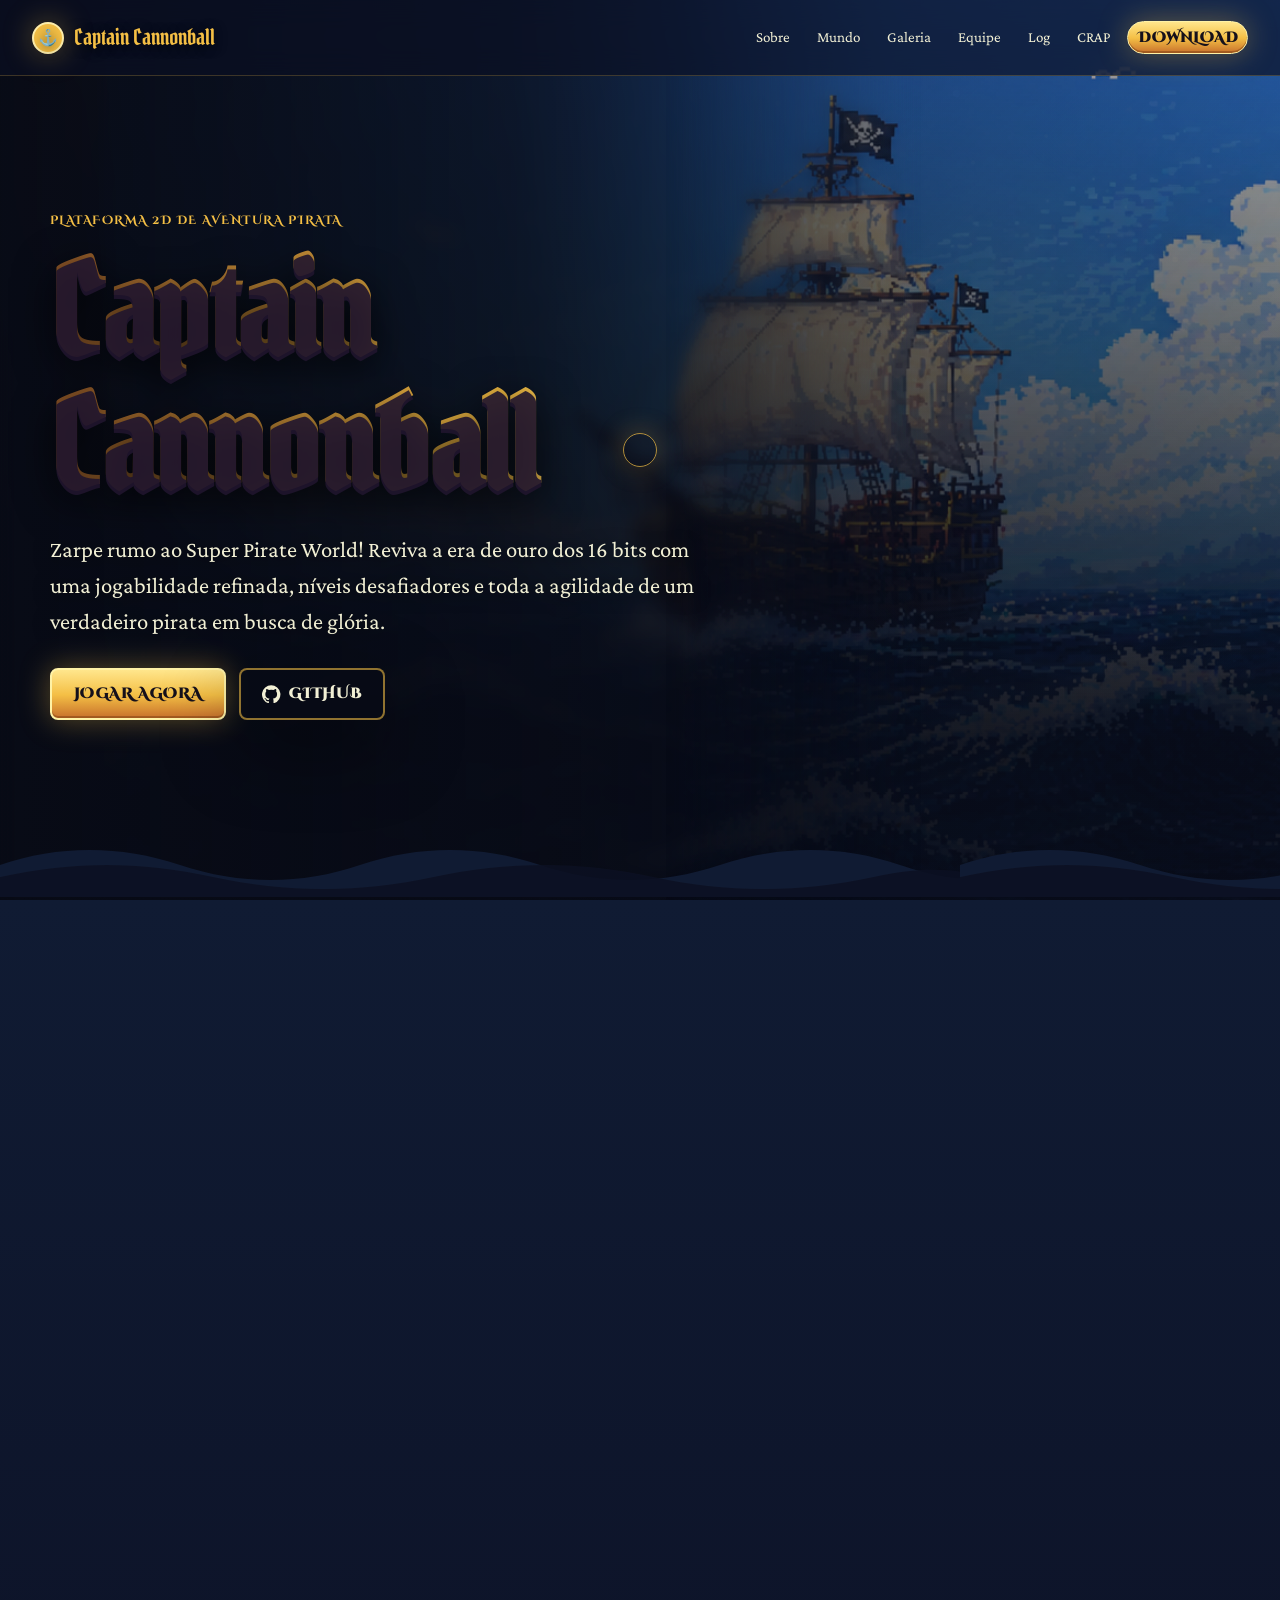
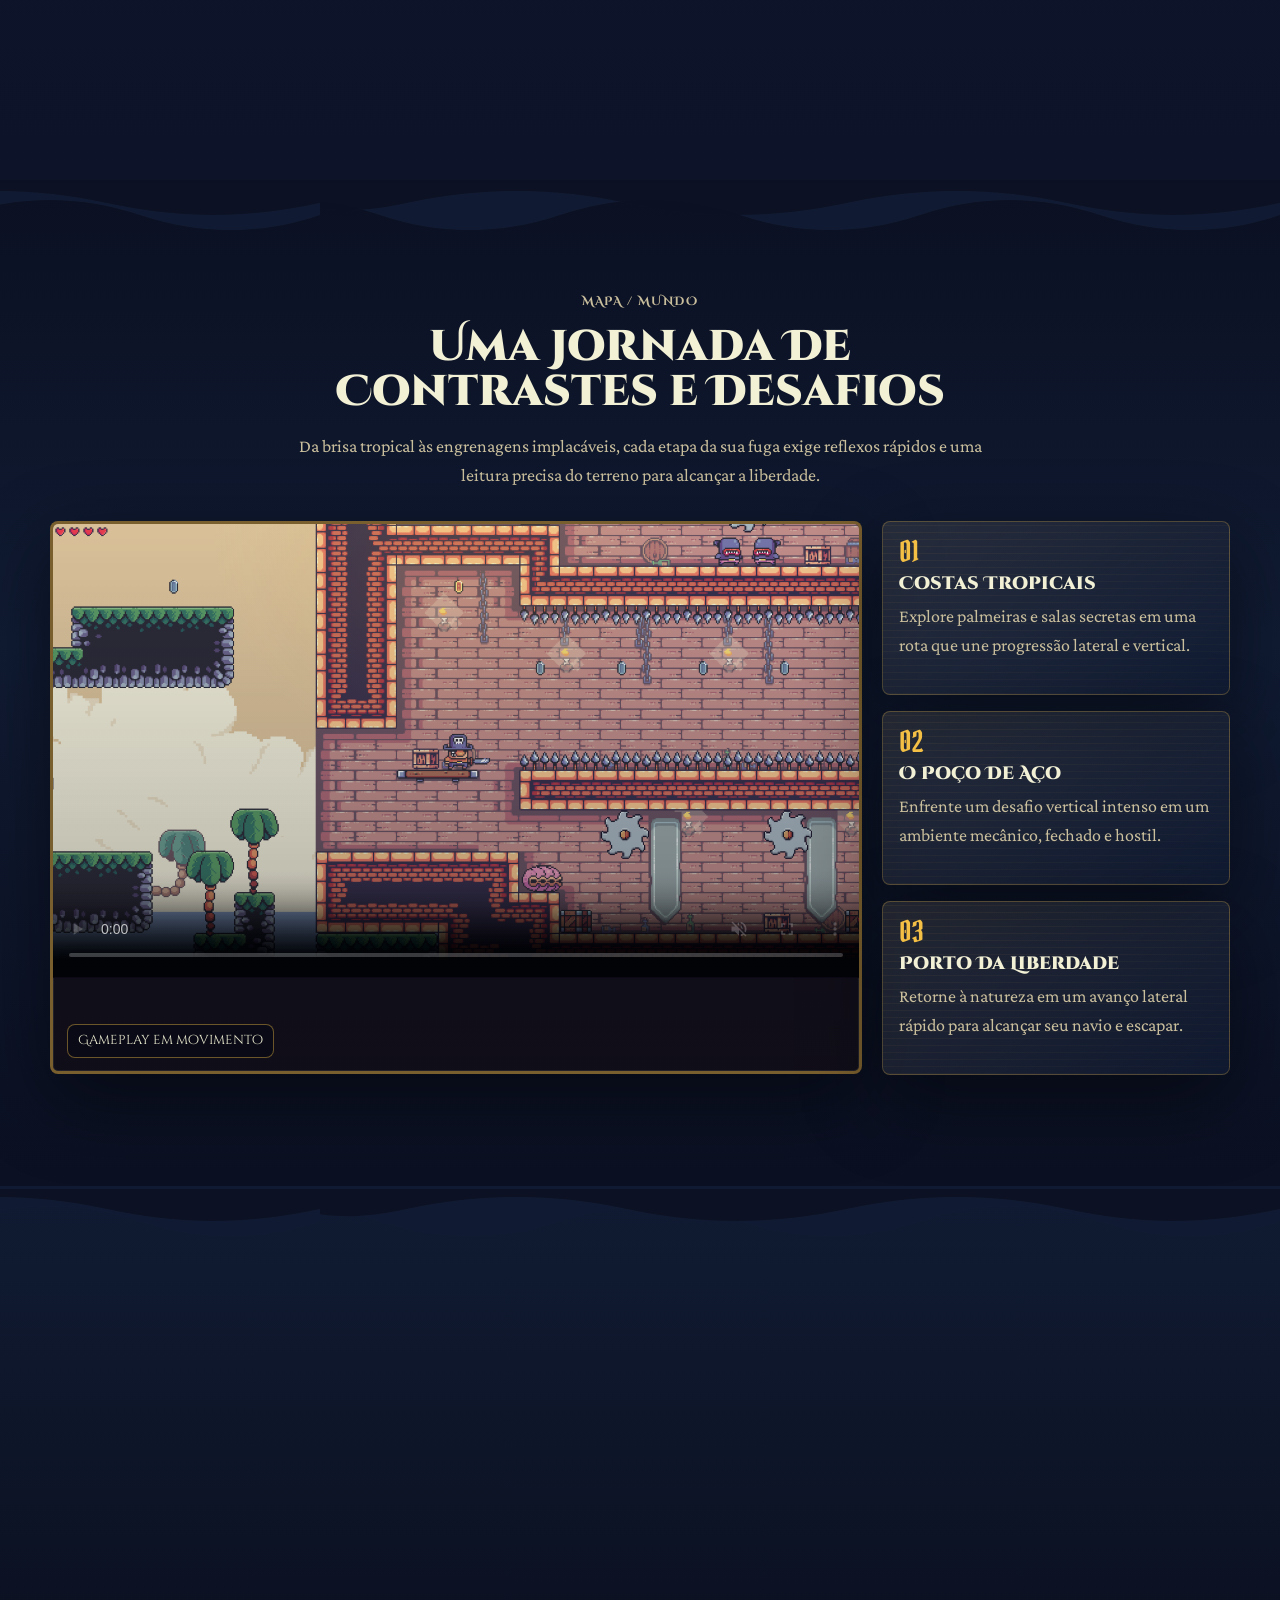
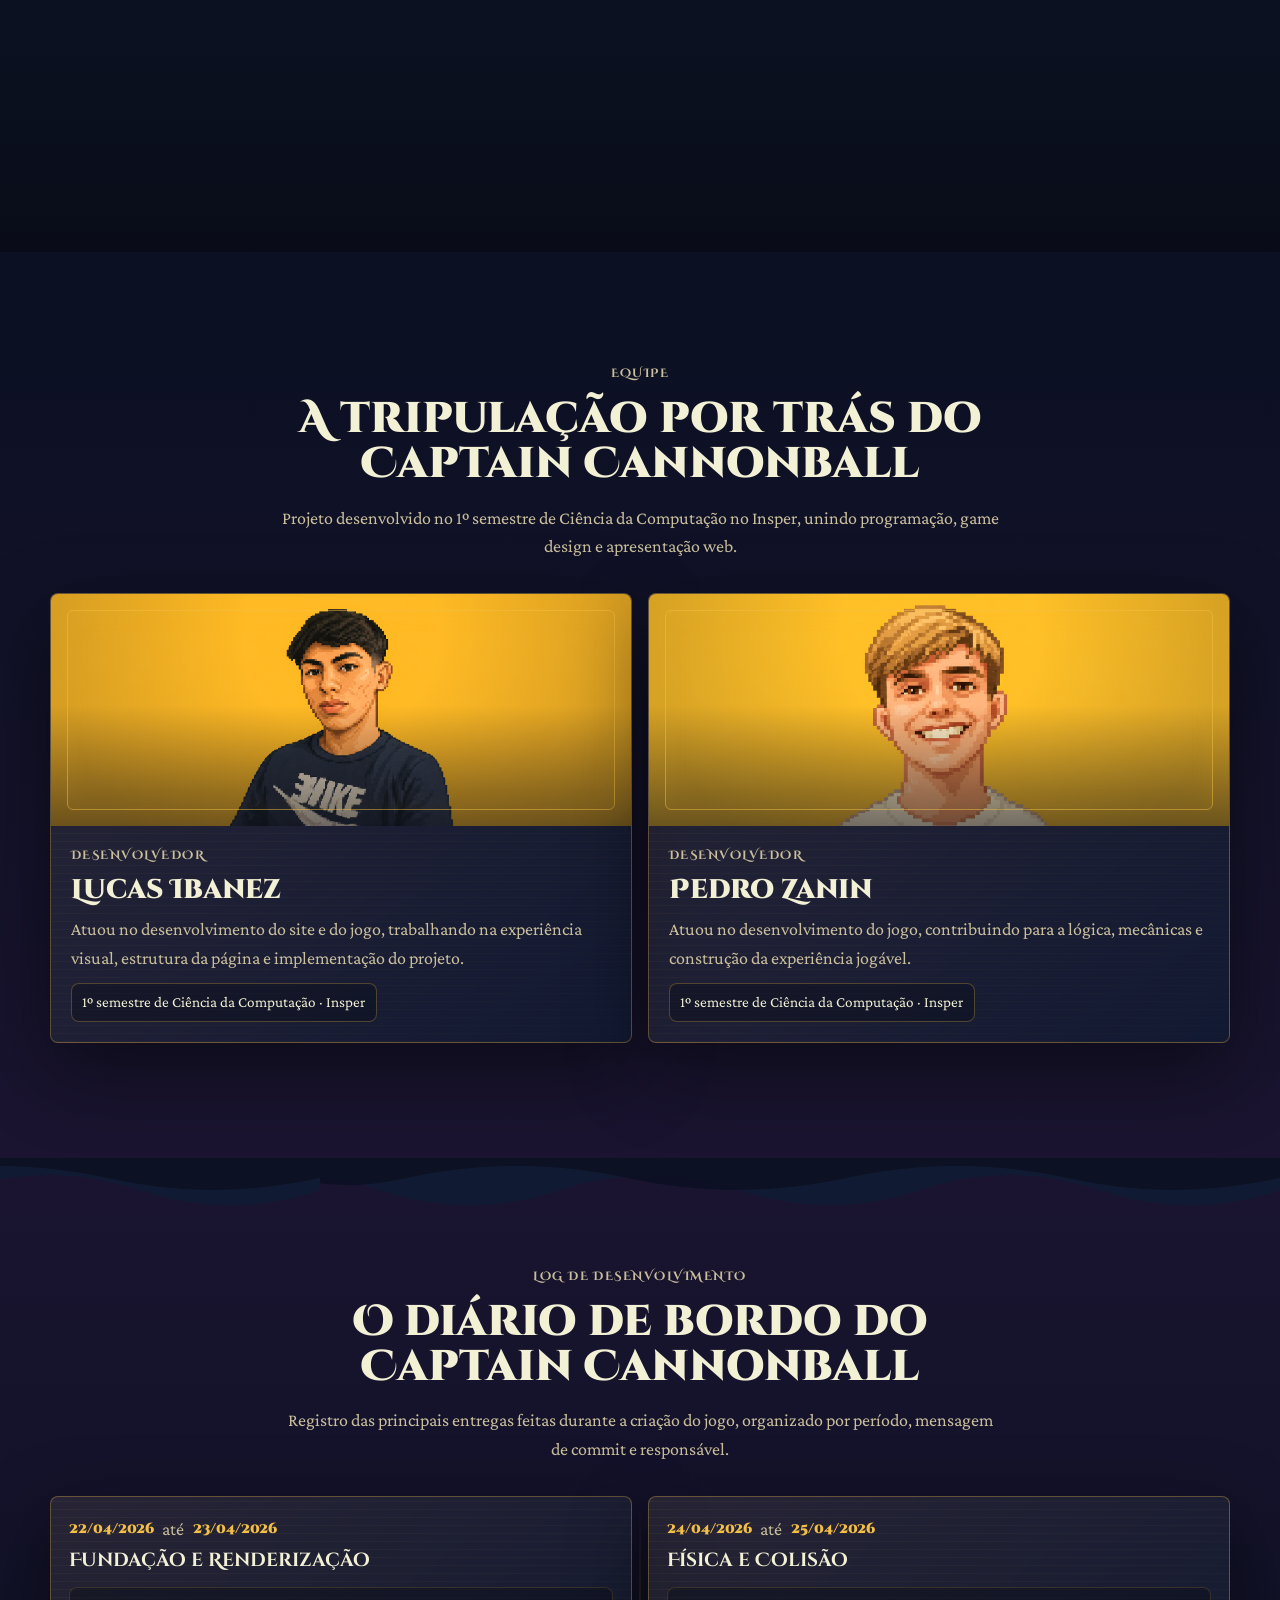
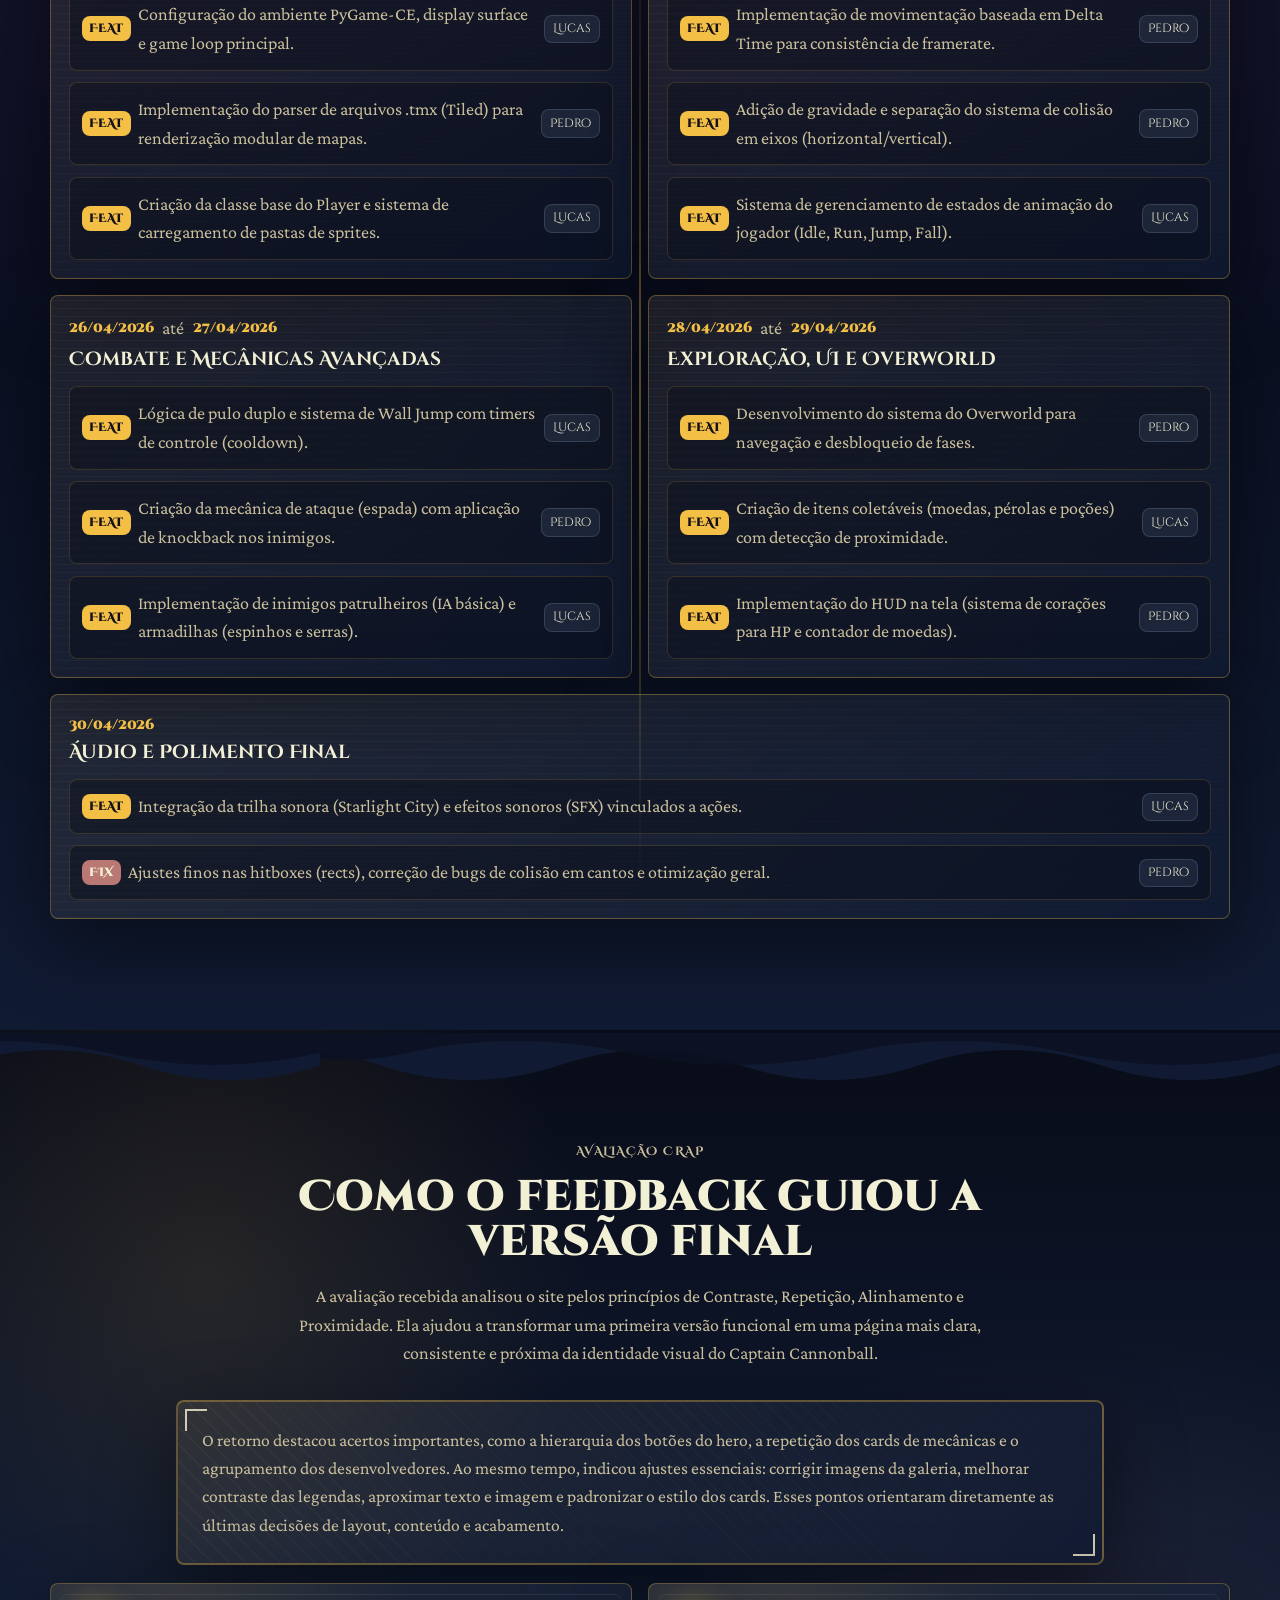
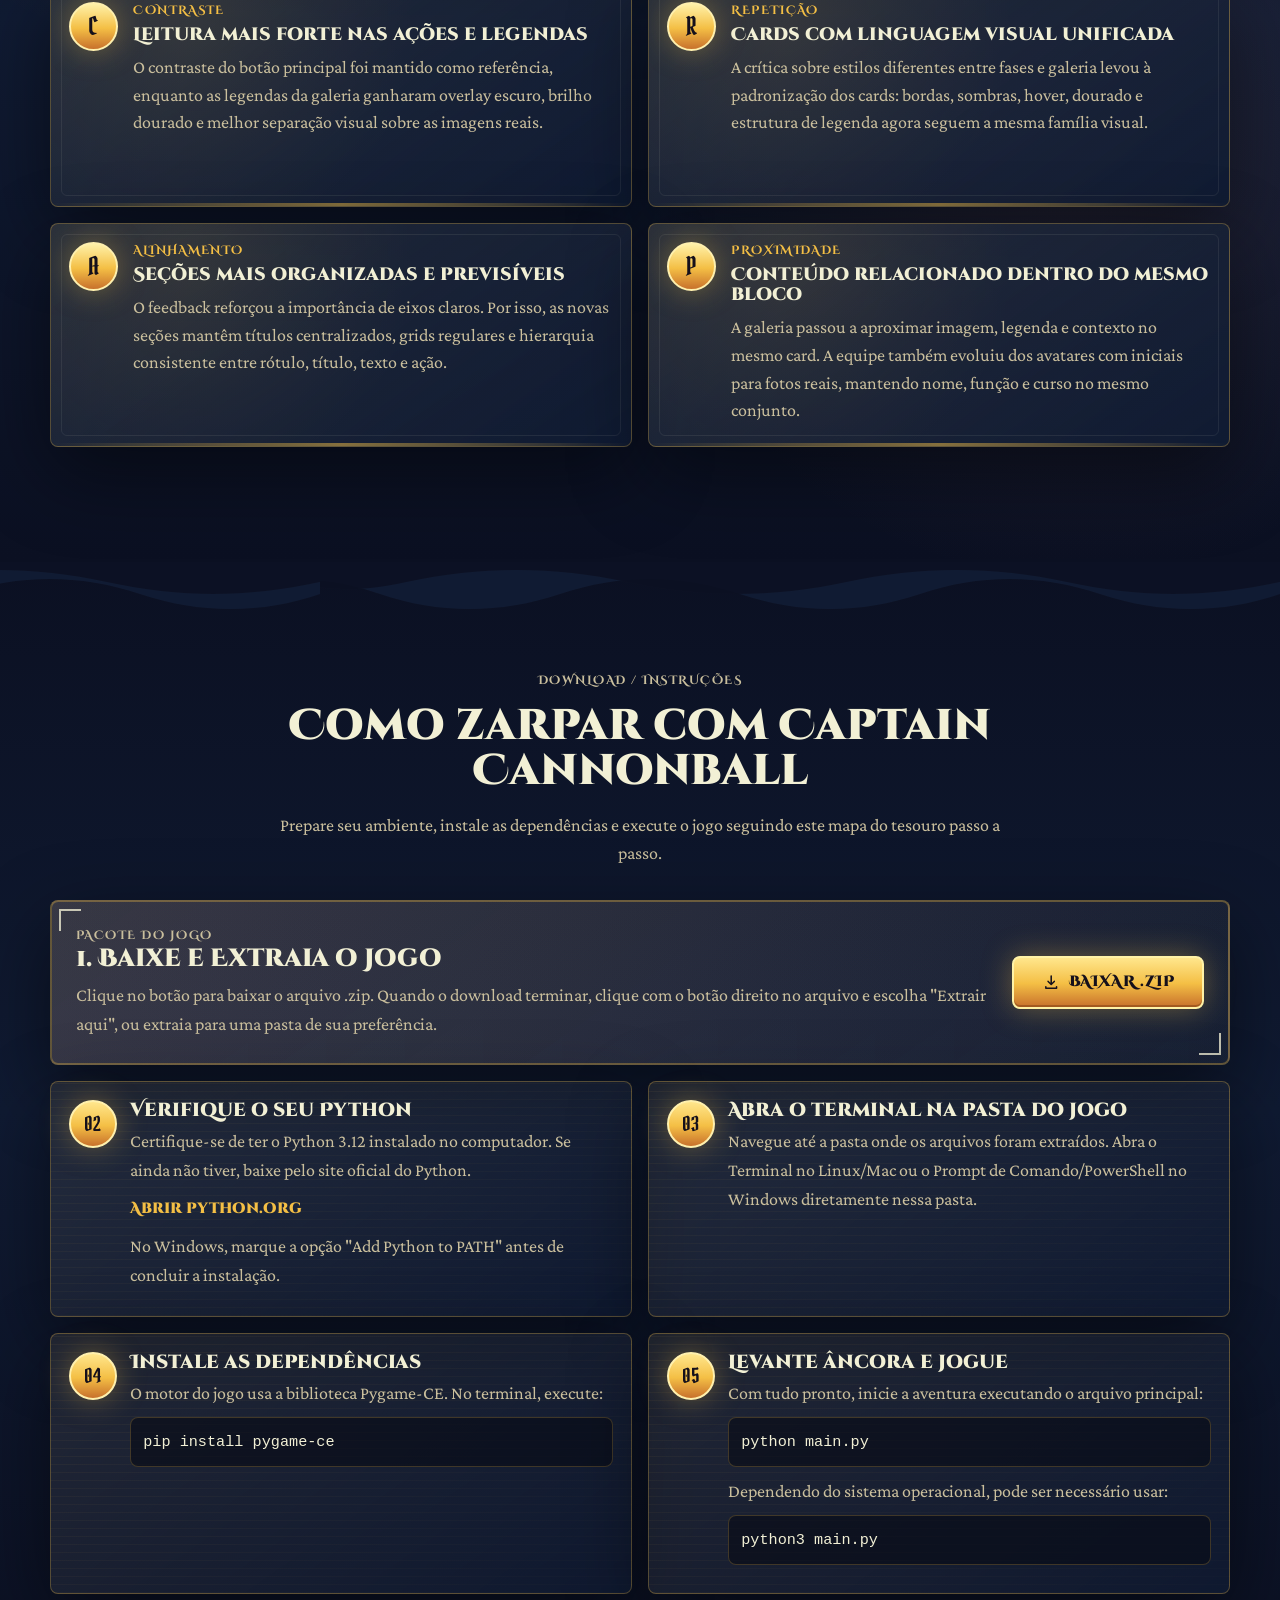
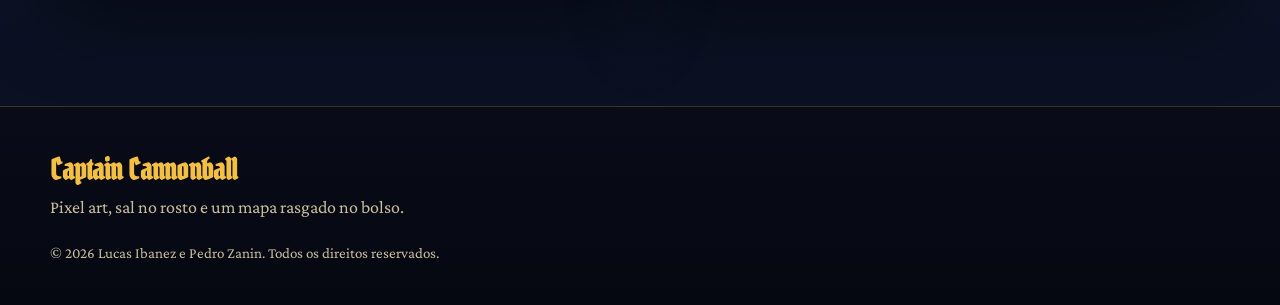
==== commit 15ec8fb2: "Implementação do "reset.css" + Breve refatoração para utilizar HTML Semântico - Lucas" ====
--- a/docs/index.html
+++ b/docs/index.html
@@ -19,6 +19,7 @@
       type="image/svg+xml"
       href="data:image/svg+xml,%3Csvg xmlns='http://www.w3.org/2000/svg' viewBox='0 0 64 64'%3E%3Crect width='64' height='64' rx='16' fill='%23f4bf45'/%3E%3Ctext x='32' y='43' text-anchor='middle' font-size='36'%3E%E2%9A%93%3C/text%3E%3C/svg%3E"
     />
+    <link rel="stylesheet" href="reset.css" />
     <link rel="stylesheet" href="style.css" />
   </head>
   <body>
@@ -33,9 +34,9 @@
       <nav class="site-nav" aria-label="Seções do site">
         <a href="#sobre">Sobre</a>
         <a href="#mundo">Mundo</a>
+        <a href="#galeria">Galeria</a>
         <a href="#equipe">Equipe</a>
         <a href="#devlog">Log</a>
-        <a href="#galeria">Galeria</a>
         <a href="#crap">CRAP</a>
         <a class="nav-download" href="#download">Download</a>
       </nav>
@@ -160,190 +161,6 @@
                 <p>Retorne à natureza em um avanço lateral rápido para alcançar seu navio e escapar.</p>
               </article>
             </div>
-          </div>
-        </div>
-      </section>
-
-      <section class="section section-team" id="equipe" aria-labelledby="team-title">
-        <div class="section-inner">
-          <div class="section-heading reveal">
-            <p class="eyebrow">Equipe</p>
-            <h2 id="team-title">A tripulação por trás do Captain Cannonball</h2>
-            <p>
-              Projeto desenvolvido no 1º semestre de Ciência da Computação no Insper,
-              unindo programação, game design e apresentação web.
-            </p>
-          </div>
-
-          <div class="team-grid" aria-label="Desenvolvedores do projeto">
-            <article class="team-card reveal" data-tilt>
-              <figure class="team-photo">
-                <img src="img/lucas_equipe.png" alt="Foto de Lucas Ibanez, desenvolvedor do site e do jogo" />
-              </figure>
-              <div class="team-info">
-                <p class="eyebrow">Desenvolvedor</p>
-                <h3>Lucas Ibanez</h3>
-                <p>
-                  Atuou no desenvolvimento do site e do jogo, trabalhando na
-                  experiência visual, estrutura da página e implementação do projeto.
-                </p>
-                <span>1º semestre de Ciência da Computação · Insper</span>
-              </div>
-            </article>
-
-            <article class="team-card reveal" data-tilt>
-              <figure class="team-photo">
-                <img src="img/pedro_equipe.png" alt="Foto de Pedro Zanin, desenvolvedor do jogo" />
-              </figure>
-              <div class="team-info">
-                <p class="eyebrow">Desenvolvedor</p>
-                <h3>Pedro Zanin</h3>
-                <p>
-                  Atuou no desenvolvimento do jogo, contribuindo para a lógica,
-                  mecânicas e construção da experiência jogável.
-                </p>
-                <span>1º semestre de Ciência da Computação · Insper</span>
-              </div>
-            </article>
-          </div>
-        </div>
-      </section>
-
-      <section class="section section-log" id="devlog" aria-labelledby="devlog-title">
-        <div class="wave-divider wave-divider-top" aria-hidden="true"></div>
-        <div class="section-inner">
-          <div class="section-heading reveal">
-            <p class="eyebrow">Log de Desenvolvimento</p>
-            <h2 id="devlog-title">O diário de bordo do Captain Cannonball</h2>
-            <p>
-              Registro das principais entregas feitas durante a criação do jogo,
-              organizado por período, mensagem de commit e responsável.
-            </p>
-          </div>
-
-          <div class="devlog" aria-label="Registro de commits do projeto">
-            <article class="log-period reveal" data-tilt>
-              <header>
-                <time datetime="2026-04-22">22/04/2026</time>
-                <span>até</span>
-                <time datetime="2026-04-23">23/04/2026</time>
-                <strong>Fundação e Renderização</strong>
-              </header>
-              <ol class="log-list">
-                <li>
-                  <span class="commit-type feat">feat</span>
-                  <p>Configuração do ambiente PyGame-CE, display surface e game loop principal.</p>
-                  <small>Lucas</small>
-                </li>
-                <li>
-                  <span class="commit-type feat">feat</span>
-                  <p>Implementação do parser de arquivos .tmx (Tiled) para renderização modular de mapas.</p>
-                  <small>Pedro</small>
-                </li>
-                <li>
-                  <span class="commit-type feat">feat</span>
-                  <p>Criação da classe base do Player e sistema de carregamento de pastas de sprites.</p>
-                  <small>Lucas</small>
-                </li>
-              </ol>
-            </article>
-
-            <article class="log-period reveal" data-tilt>
-              <header>
-                <time datetime="2026-04-24">24/04/2026</time>
-                <span>até</span>
-                <time datetime="2026-04-25">25/04/2026</time>
-                <strong>Física e Colisão</strong>
-              </header>
-              <ol class="log-list">
-                <li>
-                  <span class="commit-type feat">feat</span>
-                  <p>Implementação de movimentação baseada em Delta Time para consistência de framerate.</p>
-                  <small>Pedro</small>
-                </li>
-                <li>
-                  <span class="commit-type feat">feat</span>
-                  <p>Adição de gravidade e separação do sistema de colisão em eixos (horizontal/vertical).</p>
-                  <small>Pedro</small>
-                </li>
-                <li>
-                  <span class="commit-type feat">feat</span>
-                  <p>Sistema de gerenciamento de estados de animação do jogador (Idle, Run, Jump, Fall).</p>
-                  <small>Lucas</small>
-                </li>
-              </ol>
-            </article>
-
-            <article class="log-period reveal" data-tilt>
-              <header>
-                <time datetime="2026-04-26">26/04/2026</time>
-                <span>até</span>
-                <time datetime="2026-04-27">27/04/2026</time>
-                <strong>Combate e Mecânicas Avançadas</strong>
-              </header>
-              <ol class="log-list">
-                <li>
-                  <span class="commit-type feat">feat</span>
-                  <p>Lógica de pulo duplo e sistema de Wall Jump com timers de controle (cooldown).</p>
-                  <small>Lucas</small>
-                </li>
-                <li>
-                  <span class="commit-type feat">feat</span>
-                  <p>Criação da mecânica de ataque (espada) com aplicação de knockback nos inimigos.</p>
-                  <small>Pedro</small>
-                </li>
-                <li>
-                  <span class="commit-type feat">feat</span>
-                  <p>Implementação de inimigos patrulheiros (IA básica) e armadilhas (espinhos e serras).</p>
-                  <small>Lucas</small>
-                </li>
-              </ol>
-            </article>
-
-            <article class="log-period reveal" data-tilt>
-              <header>
-                <time datetime="2026-04-28">28/04/2026</time>
-                <span>até</span>
-                <time datetime="2026-04-29">29/04/2026</time>
-                <strong>Exploração, UI e Overworld</strong>
-              </header>
-              <ol class="log-list">
-                <li>
-                  <span class="commit-type feat">feat</span>
-                  <p>Desenvolvimento do sistema do Overworld para navegação e desbloqueio de fases.</p>
-                  <small>Pedro</small>
-                </li>
-                <li>
-                  <span class="commit-type feat">feat</span>
-                  <p>Criação de itens coletáveis (moedas, pérolas e poções) com detecção de proximidade.</p>
-                  <small>Lucas</small>
-                </li>
-                <li>
-                  <span class="commit-type feat">feat</span>
-                  <p>Implementação do HUD na tela (sistema de corações para HP e contador de moedas).</p>
-                  <small>Pedro</small>
-                </li>
-              </ol>
-            </article>
-
-            <article class="log-period reveal" data-tilt>
-              <header>
-                <time datetime="2026-04-30">30/04/2026</time>
-                <strong>Áudio e Polimento Final</strong>
-              </header>
-              <ol class="log-list">
-                <li>
-                  <span class="commit-type feat">feat</span>
-                  <p>Integração da trilha sonora (Starlight City) e efeitos sonoros (SFX) vinculados a ações.</p>
-                  <small>Lucas</small>
-                </li>
-                <li>
-                  <span class="commit-type fix">fix</span>
-                  <p>Ajustes finos nas hitboxes (rects), correção de bugs de colisão em cantos e otimização geral.</p>
-                  <small>Pedro</small>
-                </li>
-              </ol>
-            </article>
           </div>
         </div>
       </section>
@@ -395,6 +212,190 @@
         </div>
       </section>
 
+      <section class="section section-team" id="equipe" aria-labelledby="team-title">
+        <div class="section-inner">
+          <div class="section-heading reveal">
+            <p class="eyebrow">Equipe</p>
+            <h2 id="team-title">A tripulação por trás do Captain Cannonball</h2>
+            <p>
+              Projeto desenvolvido no 1º semestre de Ciência da Computação no Insper,
+              unindo programação, game design e apresentação web.
+            </p>
+          </div>
+
+          <div class="team-grid" aria-label="Desenvolvedores do projeto">
+            <article class="team-card reveal" data-tilt>
+              <figure class="team-photo">
+                <img src="img/lucas_equipe.png" alt="Foto de Lucas Ibanez, desenvolvedor do site e do jogo" />
+              </figure>
+              <div class="team-info">
+                <p class="eyebrow">Desenvolvedor</p>
+                <h3>Lucas Ibanez</h3>
+                <p>
+                  Atuou no desenvolvimento do site e do jogo, trabalhando na
+                  experiência visual, estrutura da página e implementação do projeto.
+                </p>
+                <span>1º semestre de Ciência da Computação · Insper</span>
+              </div>
+            </article>
+
+            <article class="team-card reveal" data-tilt>
+              <figure class="team-photo">
+                <img src="img/pedro_equipe.png" alt="Foto de Pedro Zanin, desenvolvedor do jogo" />
+              </figure>
+              <div class="team-info">
+                <p class="eyebrow">Desenvolvedor</p>
+                <h3>Pedro Zanin</h3>
+                <p>
+                  Atuou no desenvolvimento do jogo, contribuindo para a lógica,
+                  mecânicas e construção da experiência jogável.
+                </p>
+                <span>1º semestre de Ciência da Computação · Insper</span>
+              </div>
+            </article>
+          </div>
+        </div>
+      </section>
+
+      <section class="section section-log" id="devlog" aria-labelledby="devlog-title">
+        <div class="wave-divider wave-divider-top" aria-hidden="true"></div>
+        <div class="section-inner">
+          <div class="section-heading reveal">
+            <p class="eyebrow">Log de Desenvolvimento</p>
+            <h2 id="devlog-title">O diário de bordo do Captain Cannonball</h2>
+            <p>
+              Registro das principais entregas feitas durante a criação do jogo,
+              organizado por período, mensagem de commit e responsável.
+            </p>
+          </div>
+
+          <div class="devlog" aria-label="Registro de commits do projeto">
+            <article class="log-period reveal" data-tilt>
+              <header>
+                <time datetime="2026-04-22">22/04/2026</time>
+                <span>até</span>
+                <time datetime="2026-04-23">23/04/2026</time>
+                <strong>Fundação e Renderização</strong>
+              </header>
+              <ol class="log-list">
+                <li>
+                  <span class="commit-type feat">feat</span>
+                  <p>Configuração do ambiente PyGame-CE, display surface e game loop principal.</p>
+                  <small>Lucas</small>
+                </li>
+                <li>
+                  <span class="commit-type feat">feat</span>
+                  <p>Implementação do parser de arquivos .tmx (Tiled) para renderização modular de mapas.</p>
+                  <small>Pedro</small>
+                </li>
+                <li>
+                  <span class="commit-type feat">feat</span>
+                  <p>Criação da classe base do Player e sistema de carregamento de pastas de sprites.</p>
+                  <small>Lucas</small>
+                </li>
+              </ol>
+            </article>
+
+            <article class="log-period reveal" data-tilt>
+              <header>
+                <time datetime="2026-04-24">24/04/2026</time>
+                <span>até</span>
+                <time datetime="2026-04-25">25/04/2026</time>
+                <strong>Física e Colisão</strong>
+              </header>
+              <ol class="log-list">
+                <li>
+                  <span class="commit-type feat">feat</span>
+                  <p>Implementação de movimentação baseada em Delta Time para consistência de framerate.</p>
+                  <small>Pedro</small>
+                </li>
+                <li>
+                  <span class="commit-type feat">feat</span>
+                  <p>Adição de gravidade e separação do sistema de colisão em eixos (horizontal/vertical).</p>
+                  <small>Pedro</small>
+                </li>
+                <li>
+                  <span class="commit-type feat">feat</span>
+                  <p>Sistema de gerenciamento de estados de animação do jogador (Idle, Run, Jump, Fall).</p>
+                  <small>Lucas</small>
+                </li>
+              </ol>
+            </article>
+
+            <article class="log-period reveal" data-tilt>
+              <header>
+                <time datetime="2026-04-26">26/04/2026</time>
+                <span>até</span>
+                <time datetime="2026-04-27">27/04/2026</time>
+                <strong>Combate e Mecânicas Avançadas</strong>
+              </header>
+              <ol class="log-list">
+                <li>
+                  <span class="commit-type feat">feat</span>
+                  <p>Lógica de pulo duplo e sistema de Wall Jump com timers de controle (cooldown).</p>
+                  <small>Lucas</small>
+                </li>
+                <li>
+                  <span class="commit-type feat">feat</span>
+                  <p>Criação da mecânica de ataque (espada) com aplicação de knockback nos inimigos.</p>
+                  <small>Pedro</small>
+                </li>
+                <li>
+                  <span class="commit-type feat">feat</span>
+                  <p>Implementação de inimigos patrulheiros (IA básica) e armadilhas (espinhos e serras).</p>
+                  <small>Lucas</small>
+                </li>
+              </ol>
+            </article>
+
+            <article class="log-period reveal" data-tilt>
+              <header>
+                <time datetime="2026-04-28">28/04/2026</time>
+                <span>até</span>
+                <time datetime="2026-04-29">29/04/2026</time>
+                <strong>Exploração, UI e Overworld</strong>
+              </header>
+              <ol class="log-list">
+                <li>
+                  <span class="commit-type feat">feat</span>
+                  <p>Desenvolvimento do sistema do Overworld para navegação e desbloqueio de fases.</p>
+                  <small>Pedro</small>
+                </li>
+                <li>
+                  <span class="commit-type feat">feat</span>
+                  <p>Criação de itens coletáveis (moedas, pérolas e poções) com detecção de proximidade.</p>
+                  <small>Lucas</small>
+                </li>
+                <li>
+                  <span class="commit-type feat">feat</span>
+                  <p>Implementação do HUD na tela (sistema de corações para HP e contador de moedas).</p>
+                  <small>Pedro</small>
+                </li>
+              </ol>
+            </article>
+
+            <article class="log-period reveal" data-tilt>
+              <header>
+                <time datetime="2026-04-30">30/04/2026</time>
+                <strong>Áudio e Polimento Final</strong>
+              </header>
+              <ol class="log-list">
+                <li>
+                  <span class="commit-type feat">feat</span>
+                  <p>Integração da trilha sonora (Starlight City) e efeitos sonoros (SFX) vinculados a ações.</p>
+                  <small>Lucas</small>
+                </li>
+                <li>
+                  <span class="commit-type fix">fix</span>
+                  <p>Ajustes finos nas hitboxes (rects), correção de bugs de colisão em cantos e otimização geral.</p>
+                  <small>Pedro</small>
+                </li>
+              </ol>
+            </article>
+          </div>
+        </div>
+      </section>
+
       <section class="section section-crap" id="crap" aria-labelledby="crap-title">
         <div class="wave-divider wave-divider-top" aria-hidden="true"></div>
         <div class="section-inner">
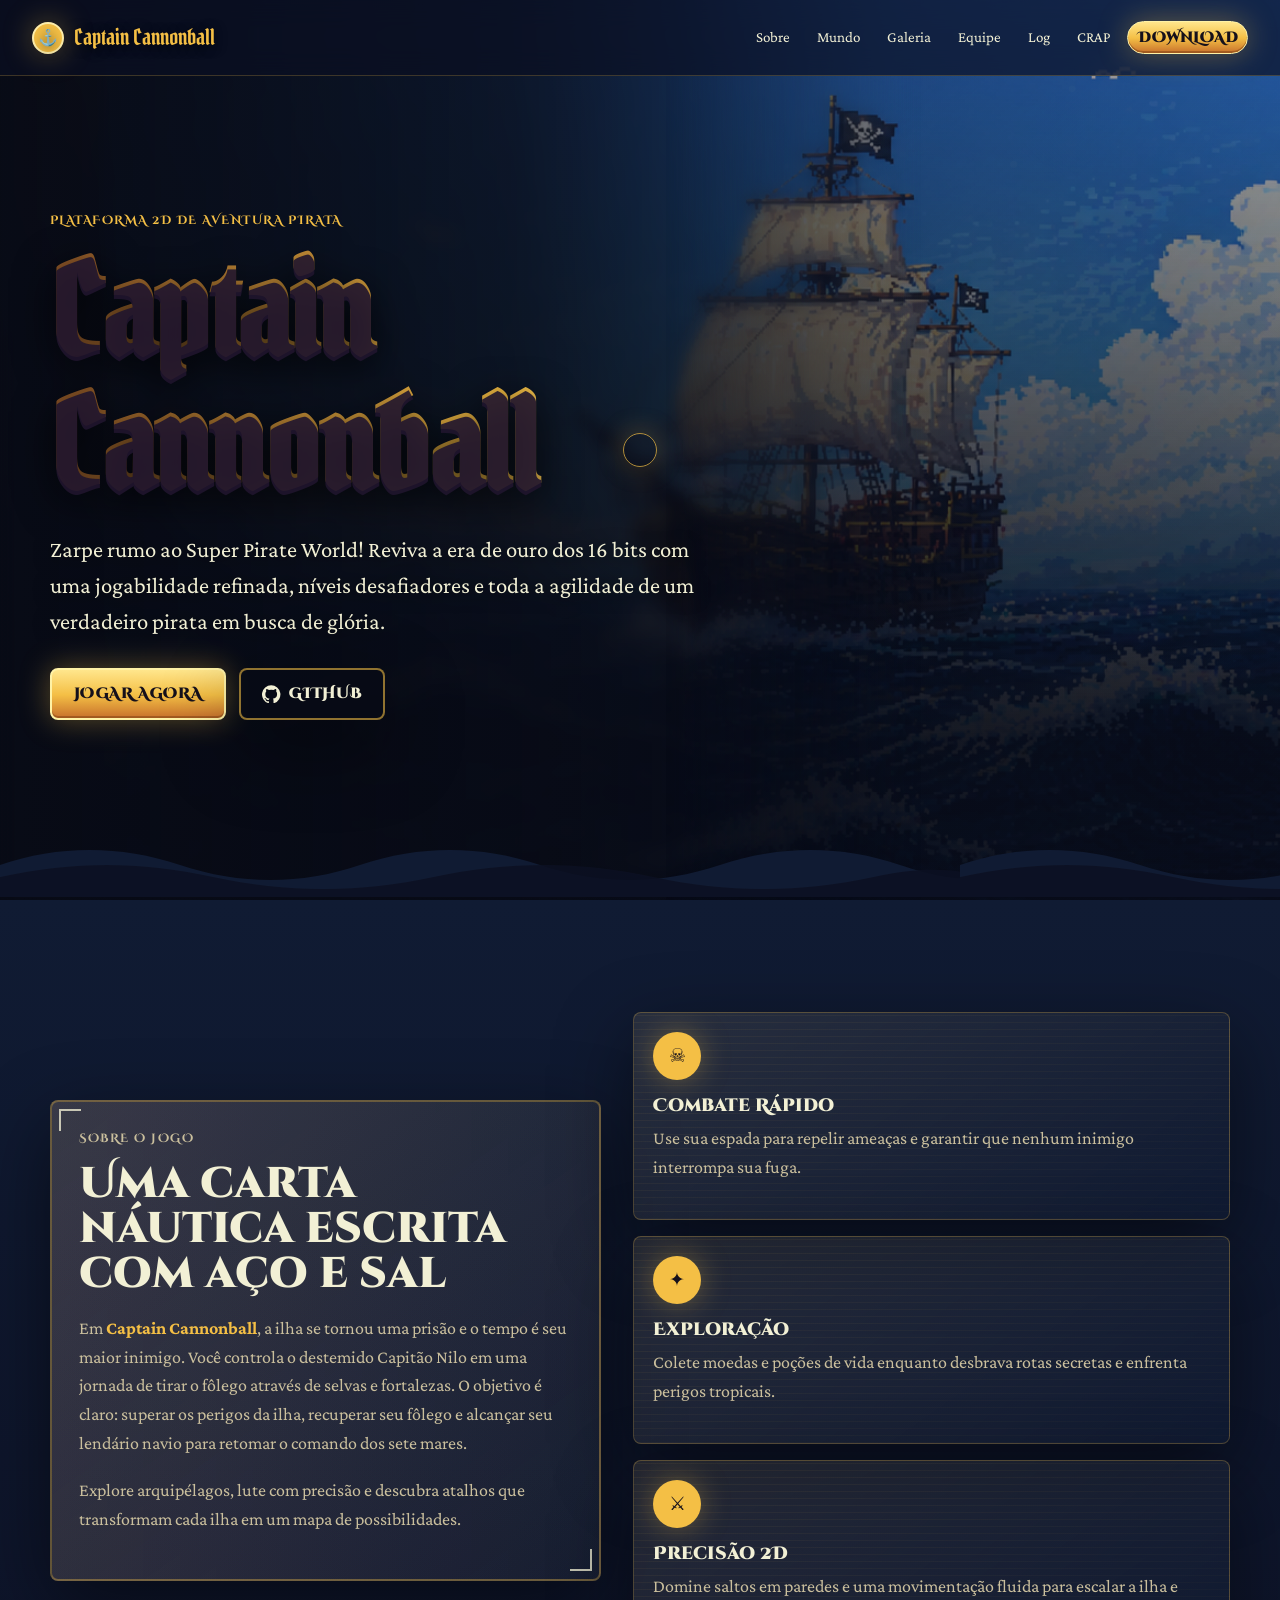
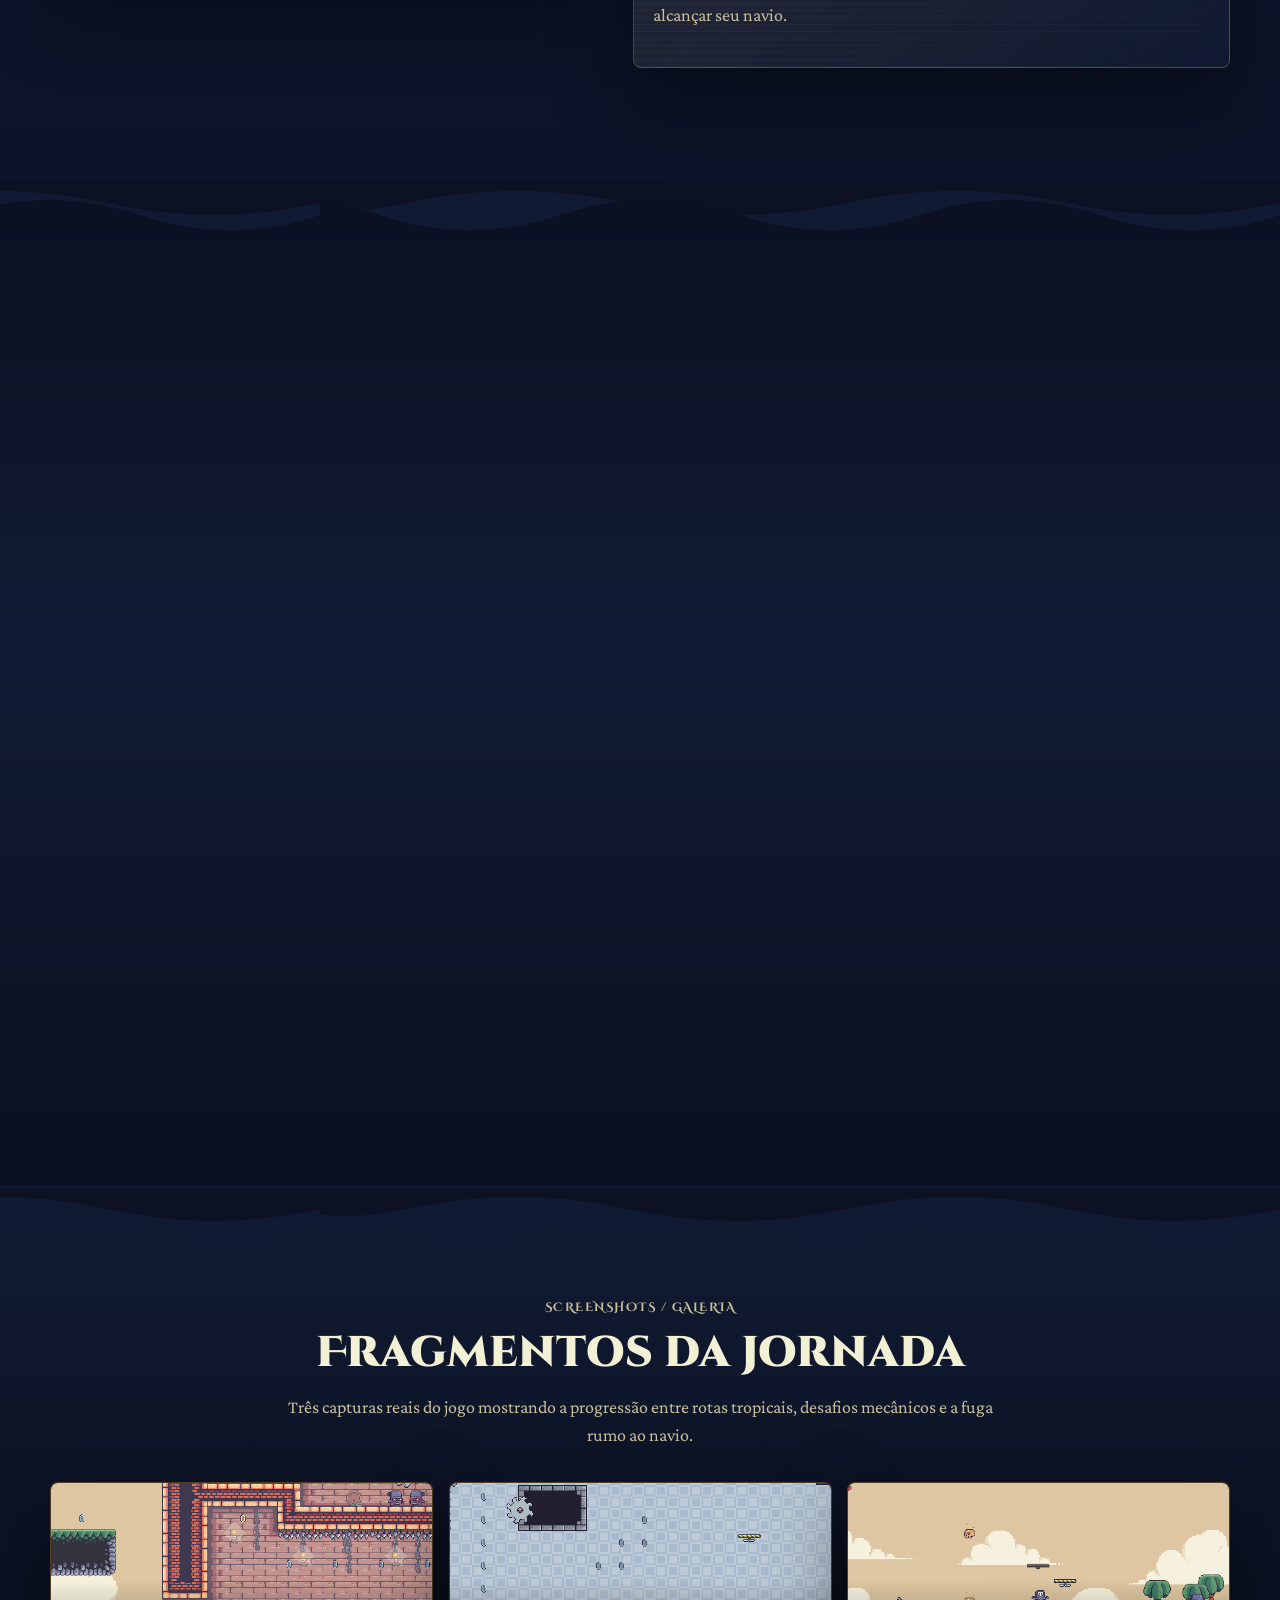
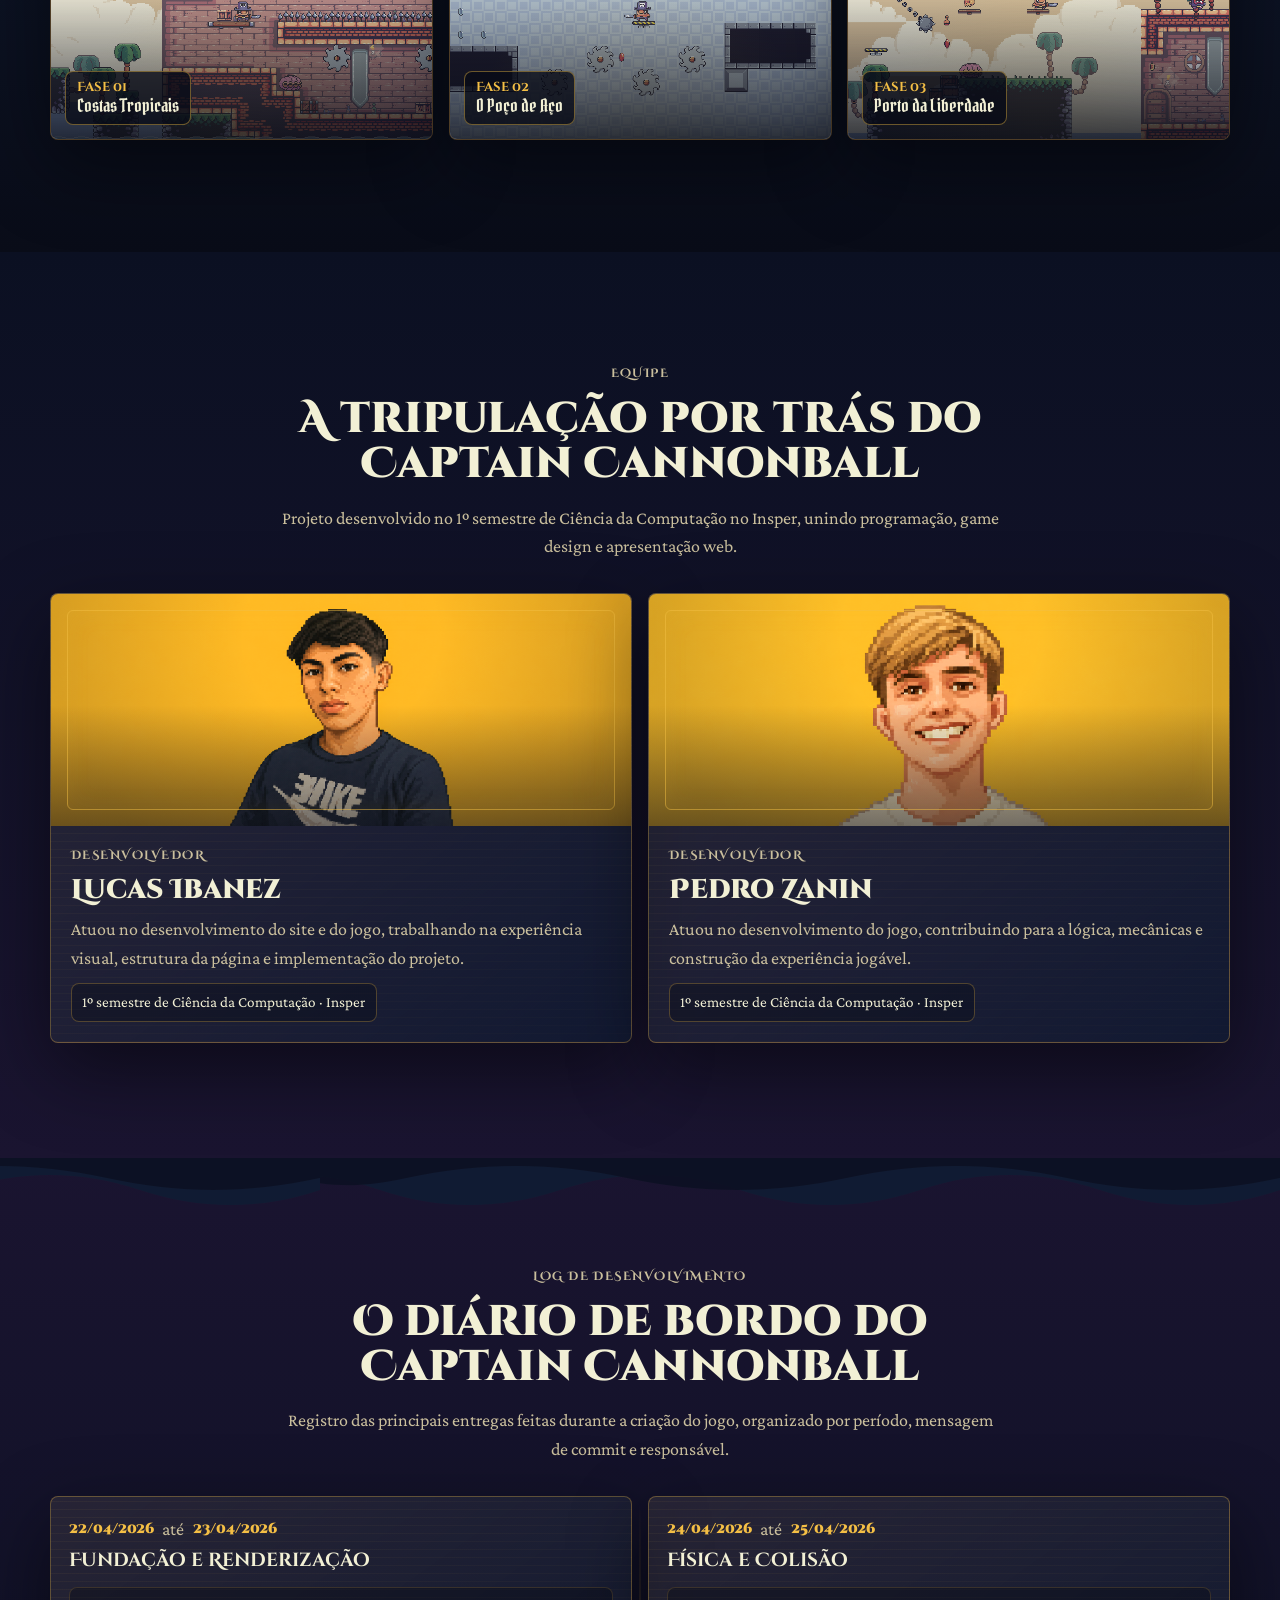
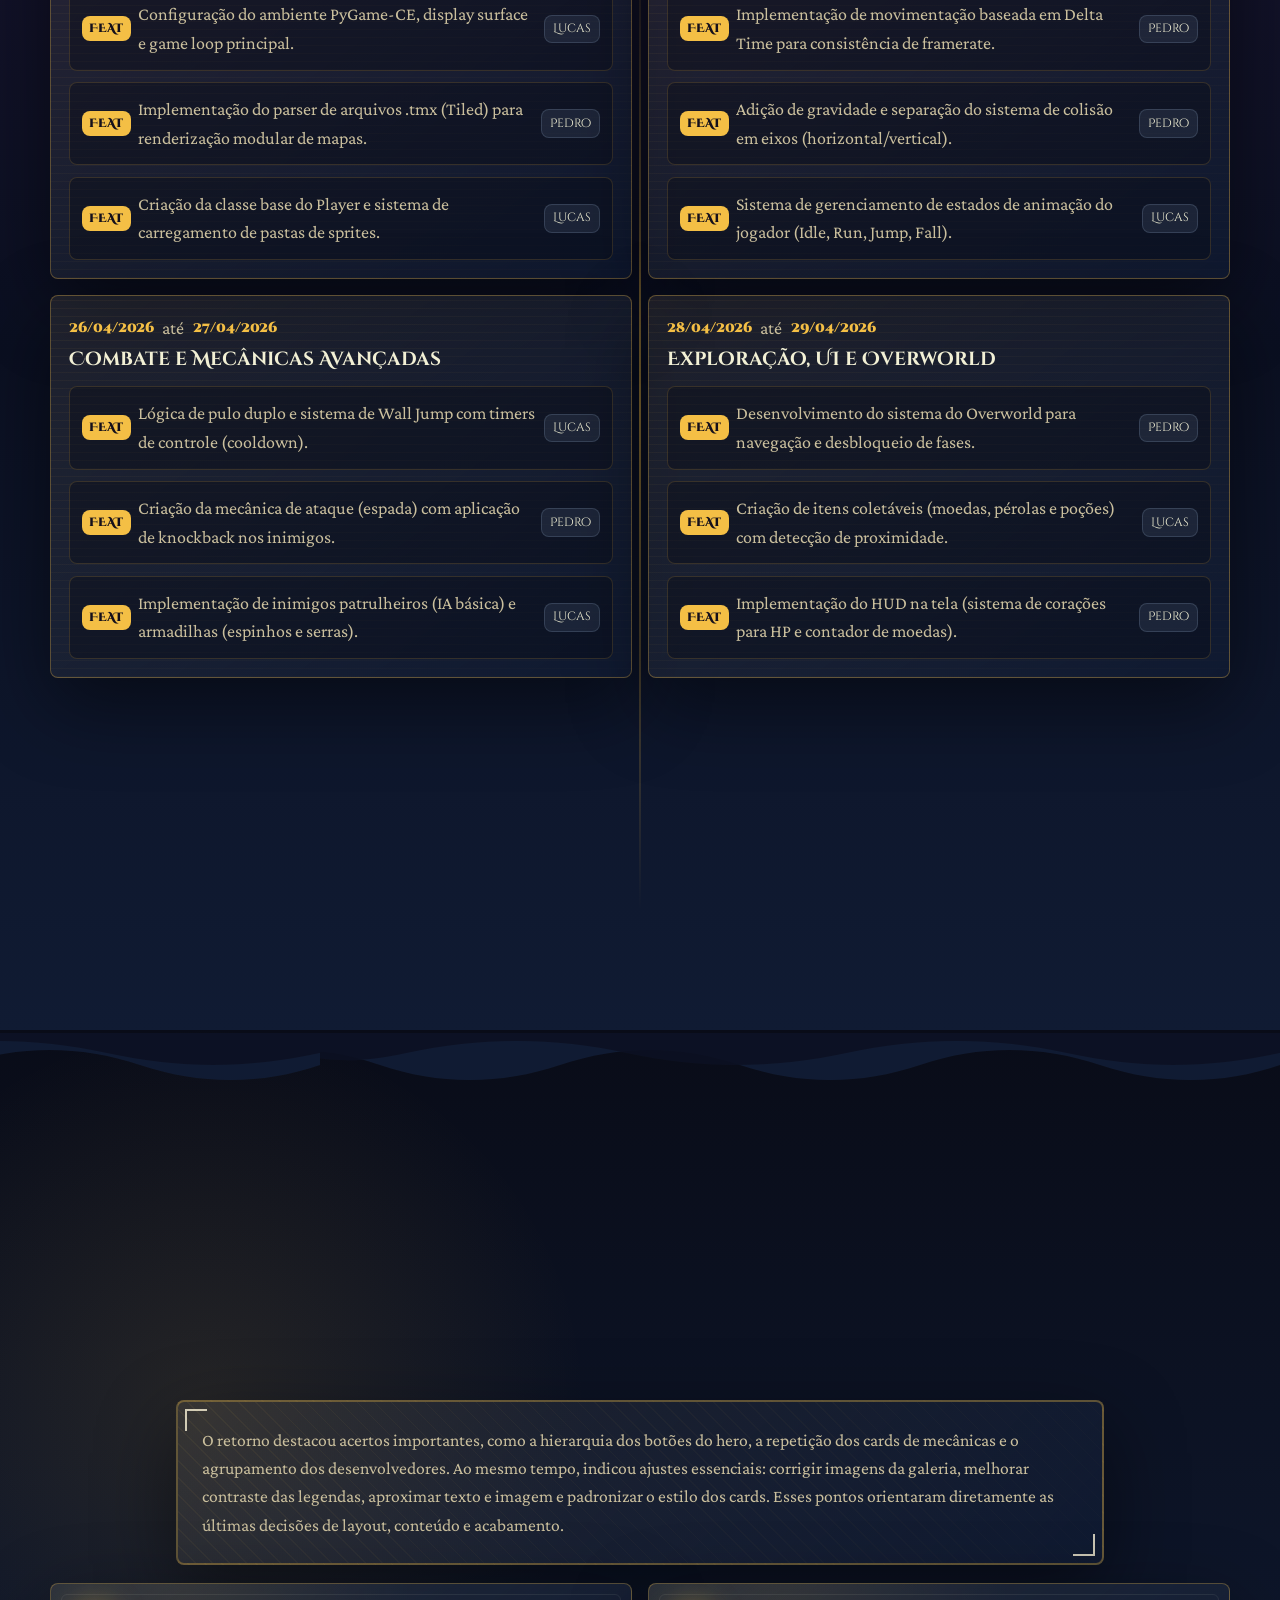
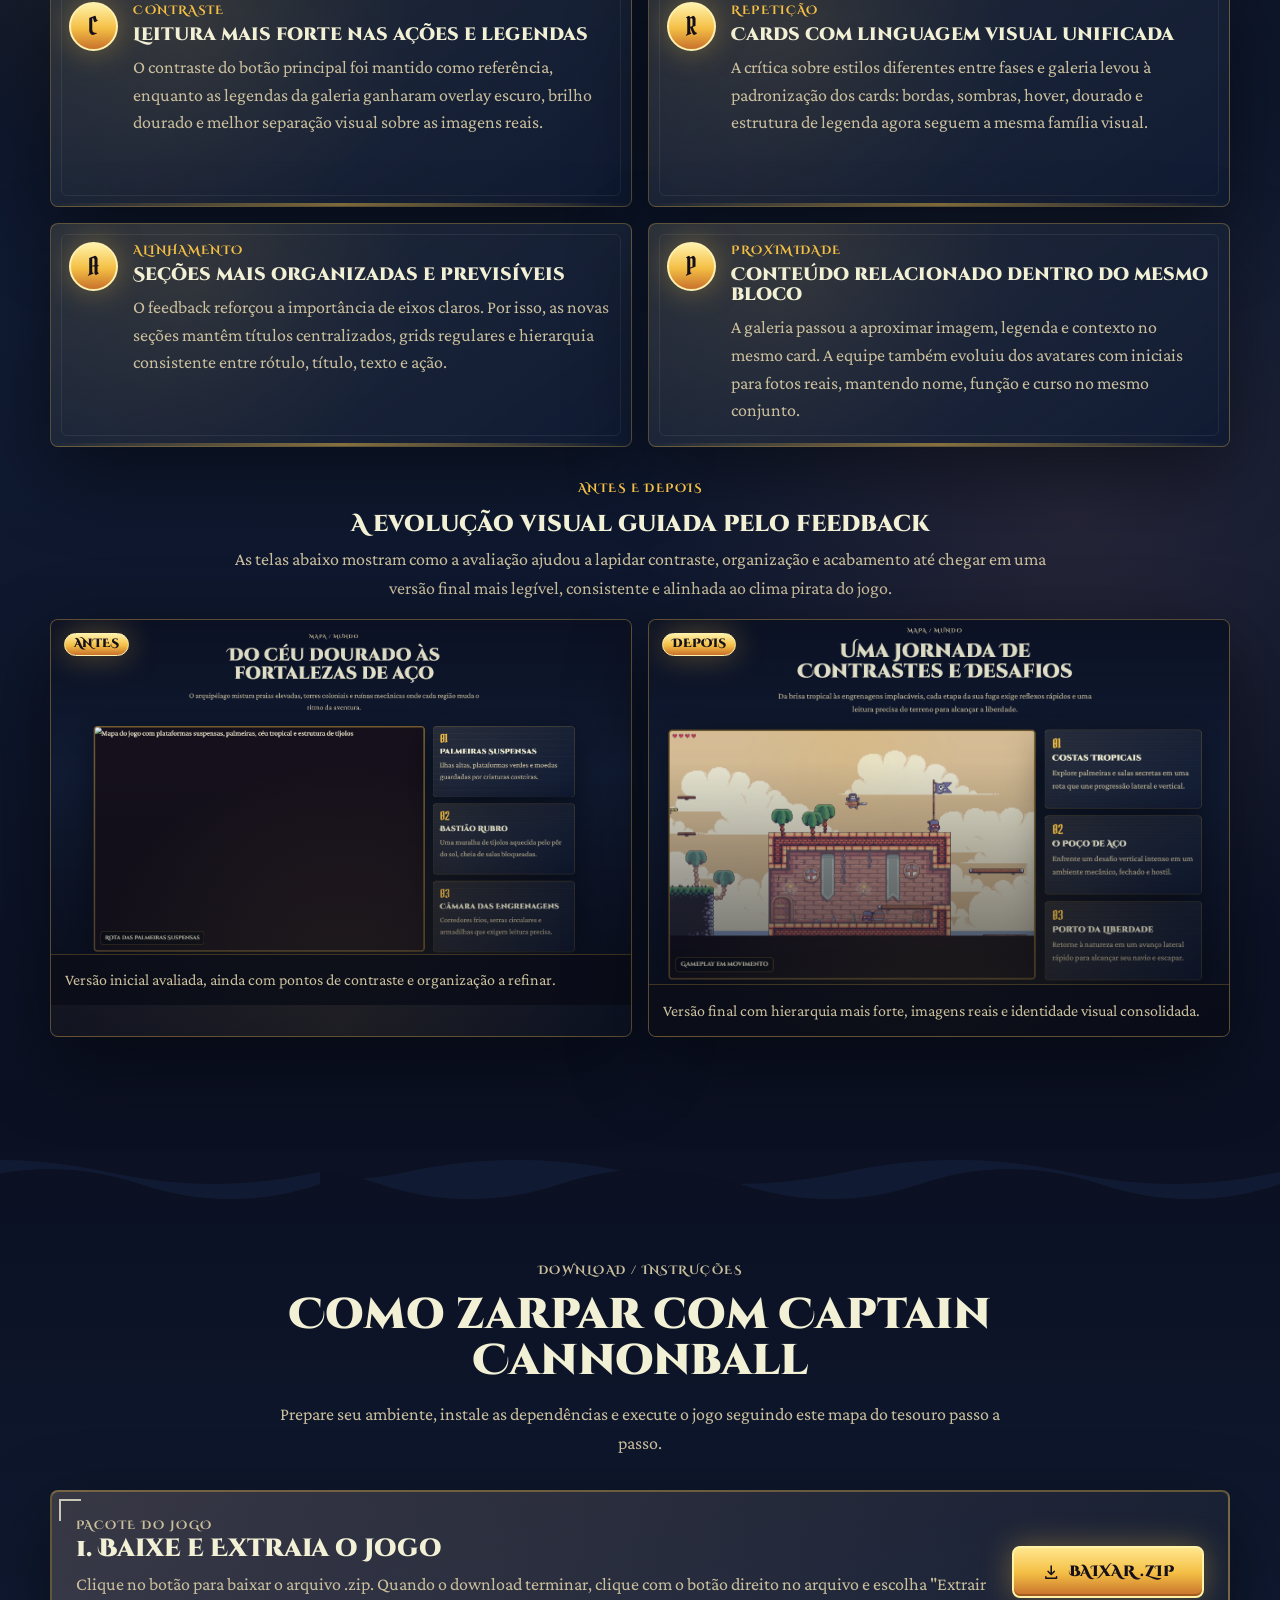
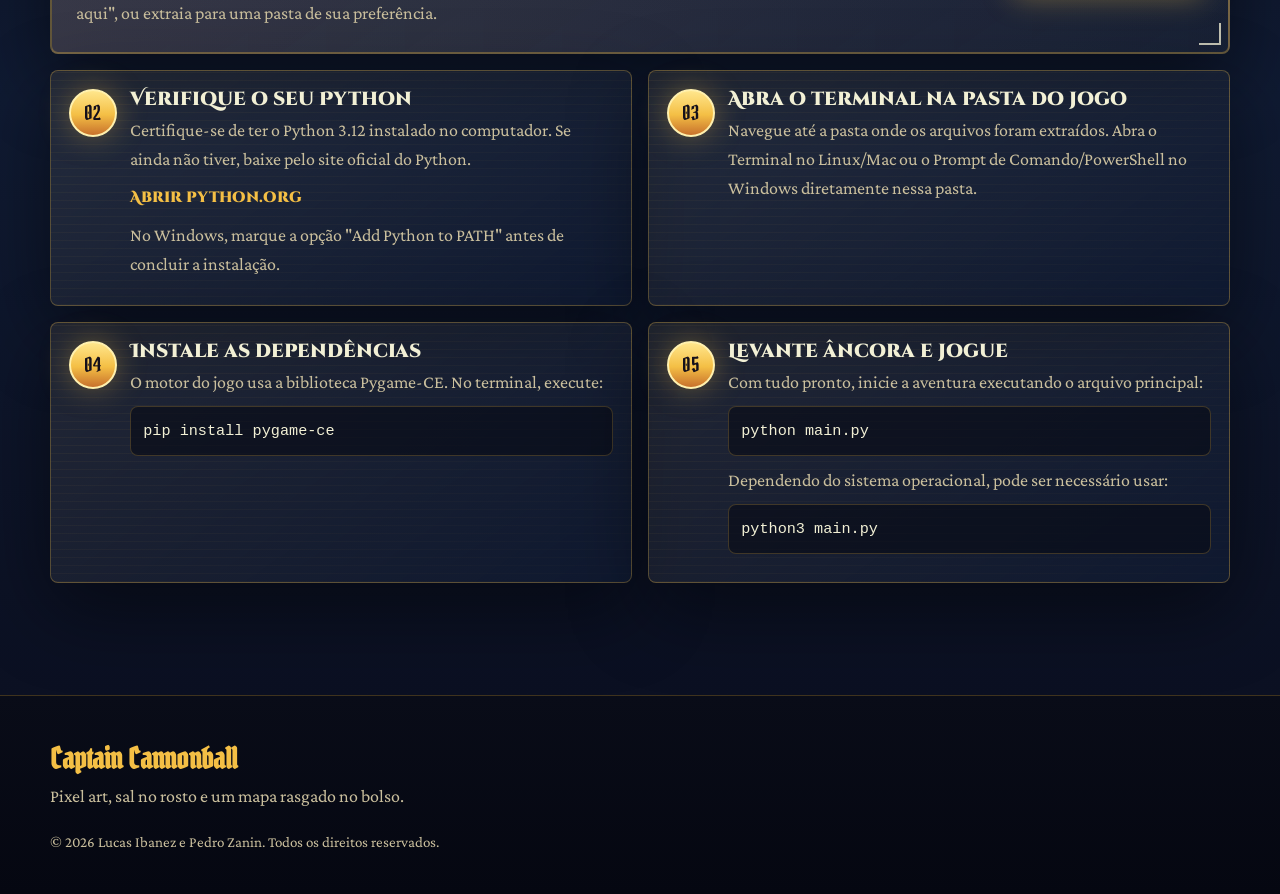
==== commit a96a7208: "Imagens de antes e depois do site na seção "CRAP" - Lucas" ====
--- a/docs/index.html
+++ b/docs/index.html
@@ -474,6 +474,38 @@
               </div>
             </article>
           </div>
+
+          <div class="crap-comparison reveal" aria-labelledby="crap-comparison-title">
+            <div class="crap-comparison-heading">
+              <p class="eyebrow">Antes e depois</p>
+              <h3 id="crap-comparison-title">A evolução visual guiada pelo feedback</h3>
+              <p>
+                As telas abaixo mostram como a avaliação ajudou a lapidar contraste,
+                organização e acabamento até chegar em uma versão final mais legível,
+                consistente e alinhada ao clima pirata do jogo.
+              </p>
+            </div>
+
+            <div class="crap-comparison-grid">
+              <figure class="crap-screen" data-tilt>
+                <span class="screen-tag">Antes</span>
+                <img
+                  src="img/tela_antes.png"
+                  alt="Captura da versão inicial do site antes dos ajustes de CRAP"
+                />
+                <figcaption>Versão inicial avaliada, ainda com pontos de contraste e organização a refinar.</figcaption>
+              </figure>
+
+              <figure class="crap-screen" data-tilt>
+                <span class="screen-tag">Depois</span>
+                <img
+                  src="img/tela_depois.png"
+                  alt="Captura da versão final do site após os ajustes orientados pela avaliação CRAP"
+                />
+                <figcaption>Versão final com hierarquia mais forte, imagens reais e identidade visual consolidada.</figcaption>
+              </figure>
+            </div>
+          </div>
         </div>
       </section>
 
--- a/docs/style.css
+++ b/docs/style.css
@@ -1417,6 +1417,103 @@
   line-height: 1.55;
 }
 
+.crap-comparison {
+  margin-top: 1.4rem;
+}
+
+.crap-comparison-heading {
+  max-width: 52rem;
+  margin: 0 auto 1rem;
+  text-align: center;
+}
+
+.crap-comparison-heading h3 {
+  margin-bottom: 0.55rem;
+  font-size: 1.45rem;
+}
+
+.crap-comparison-heading p:last-child {
+  margin-bottom: 0;
+  color: var(--color-muted);
+}
+
+.crap-comparison-grid {
+  display: grid;
+  gap: 1rem;
+}
+
+.crap-screen {
+  position: relative;
+  overflow: hidden;
+  margin: 0;
+  border: 1px solid rgba(244, 191, 69, 0.3);
+  border-radius: var(--radius);
+  background:
+    linear-gradient(145deg, rgba(216, 195, 157, 0.1), rgba(16, 27, 51, 0.82)),
+    var(--color-ink);
+  box-shadow: var(--shadow-deep);
+  transform-style: preserve-3d;
+  transition: border-color var(--transition), box-shadow var(--transition);
+  will-change: transform;
+}
+
+.crap-screen::after {
+  position: absolute;
+  inset: 0;
+  z-index: 1;
+  pointer-events: none;
+  content: "";
+  background:
+    linear-gradient(180deg, rgba(8, 11, 22, 0.12), transparent 34%, rgba(8, 11, 22, 0.5)),
+    radial-gradient(circle at 50% 100%, rgba(244, 191, 69, 0.12), transparent 54%);
+}
+
+.crap-screen:hover {
+  border-color: rgba(244, 191, 69, 0.76);
+  box-shadow: var(--shadow-gold), var(--shadow-deep);
+}
+
+.crap-screen img {
+  width: 100%;
+  height: auto;
+  object-fit: cover;
+  object-position: top center;
+  transition: transform 620ms ease, filter 620ms ease;
+}
+
+.crap-screen:hover img {
+  filter: saturate(1.1) contrast(1.06);
+  transform: scale(1.025);
+}
+
+.screen-tag {
+  position: absolute;
+  top: 0.8rem;
+  left: 0.8rem;
+  z-index: 2;
+  padding: 0.28rem 0.58rem;
+  color: var(--color-ink);
+  background: linear-gradient(180deg, #fff1a8, var(--color-gold) 54%, #c8712c);
+  border: 1px solid #fff0ad;
+  border-radius: 999px;
+  box-shadow: var(--shadow-gold);
+  font-family: var(--font-display);
+  font-size: 0.78rem;
+  font-weight: 900;
+  line-height: 1;
+  text-transform: uppercase;
+}
+
+.crap-screen figcaption {
+  position: relative;
+  z-index: 2;
+  padding: 0.78rem 0.9rem;
+  color: var(--color-muted);
+  background: rgba(8, 11, 22, 0.76);
+  border-top: 1px solid rgba(244, 191, 69, 0.22);
+  font-size: 1rem;
+}
+
 .site-footer {
   position: relative;
   z-index: 2;
@@ -1629,6 +1726,14 @@
   }
 
   .crap-grid {
+    grid-template-columns: repeat(2, minmax(0, 1fr));
+  }
+
+  .crap-comparison {
+    margin-top: 2rem;
+  }
+
+  .crap-comparison-grid {
     grid-template-columns: repeat(2, minmax(0, 1fr));
   }
 
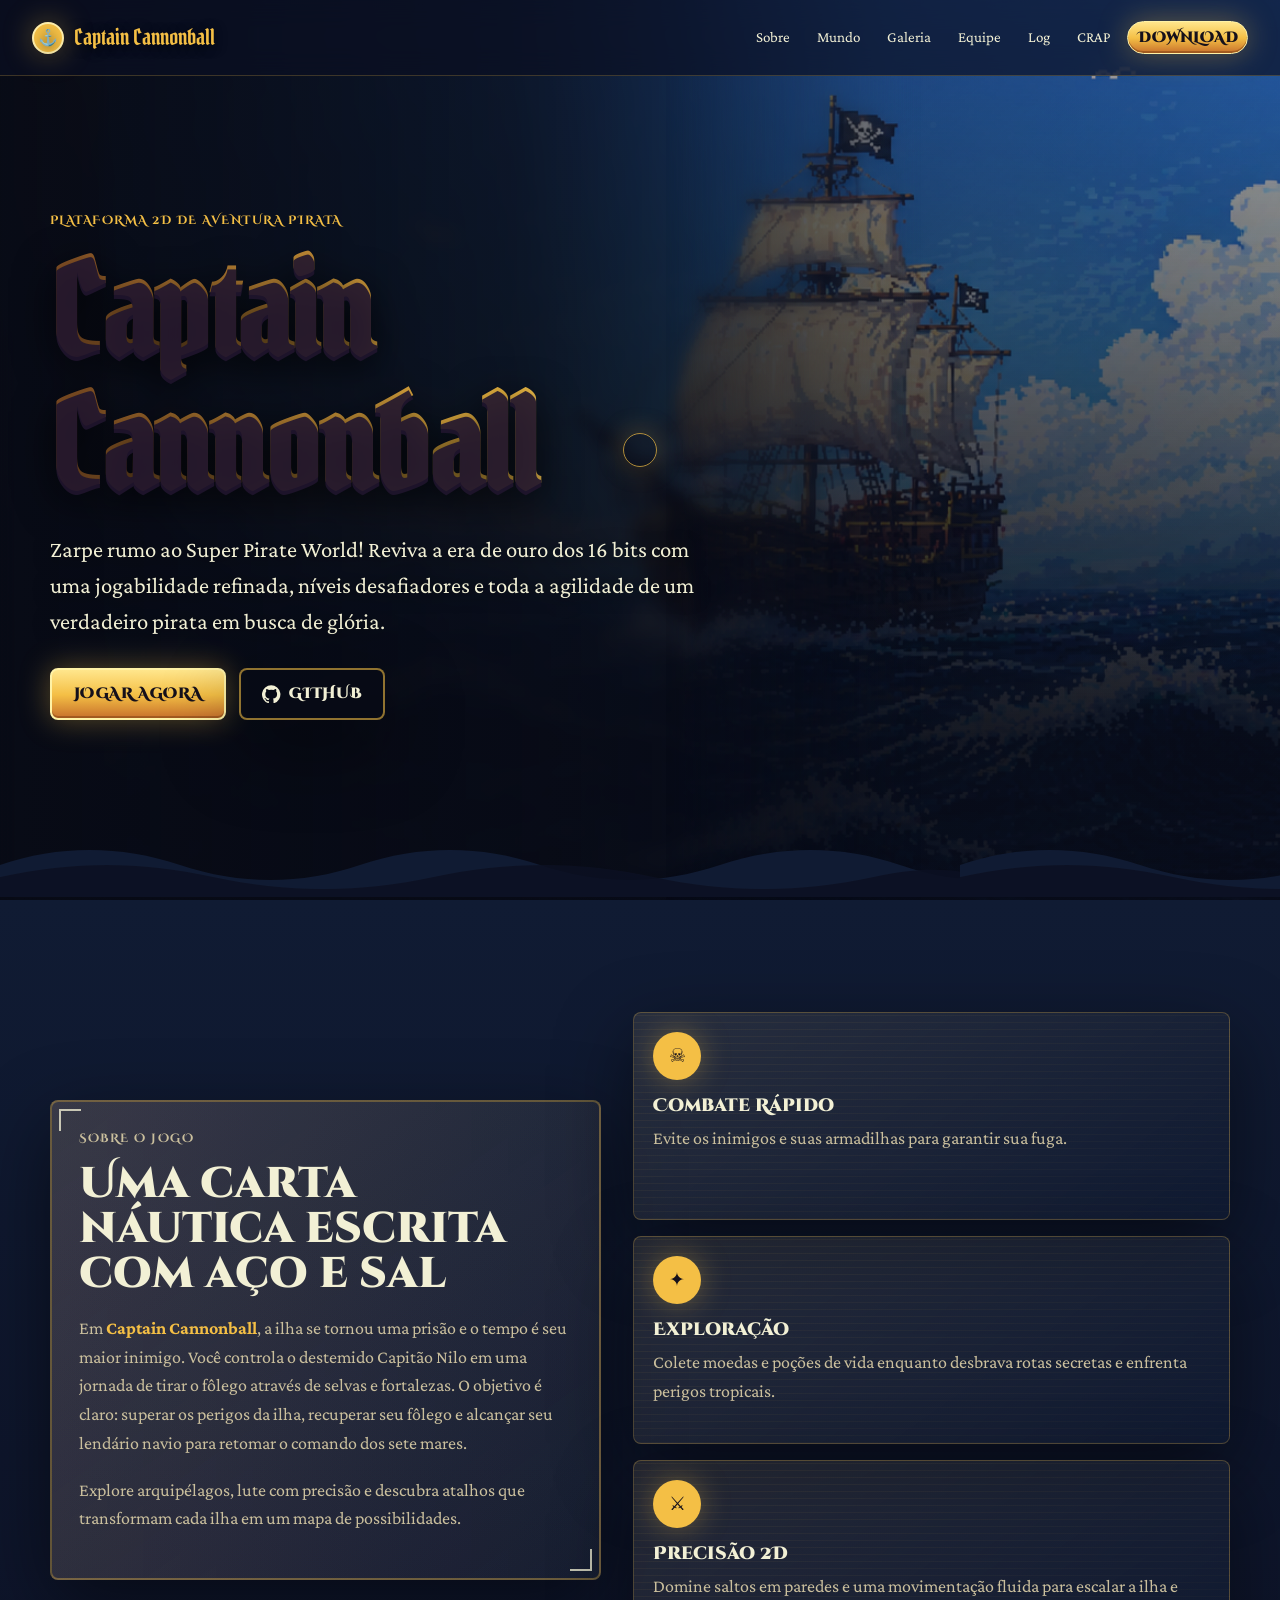
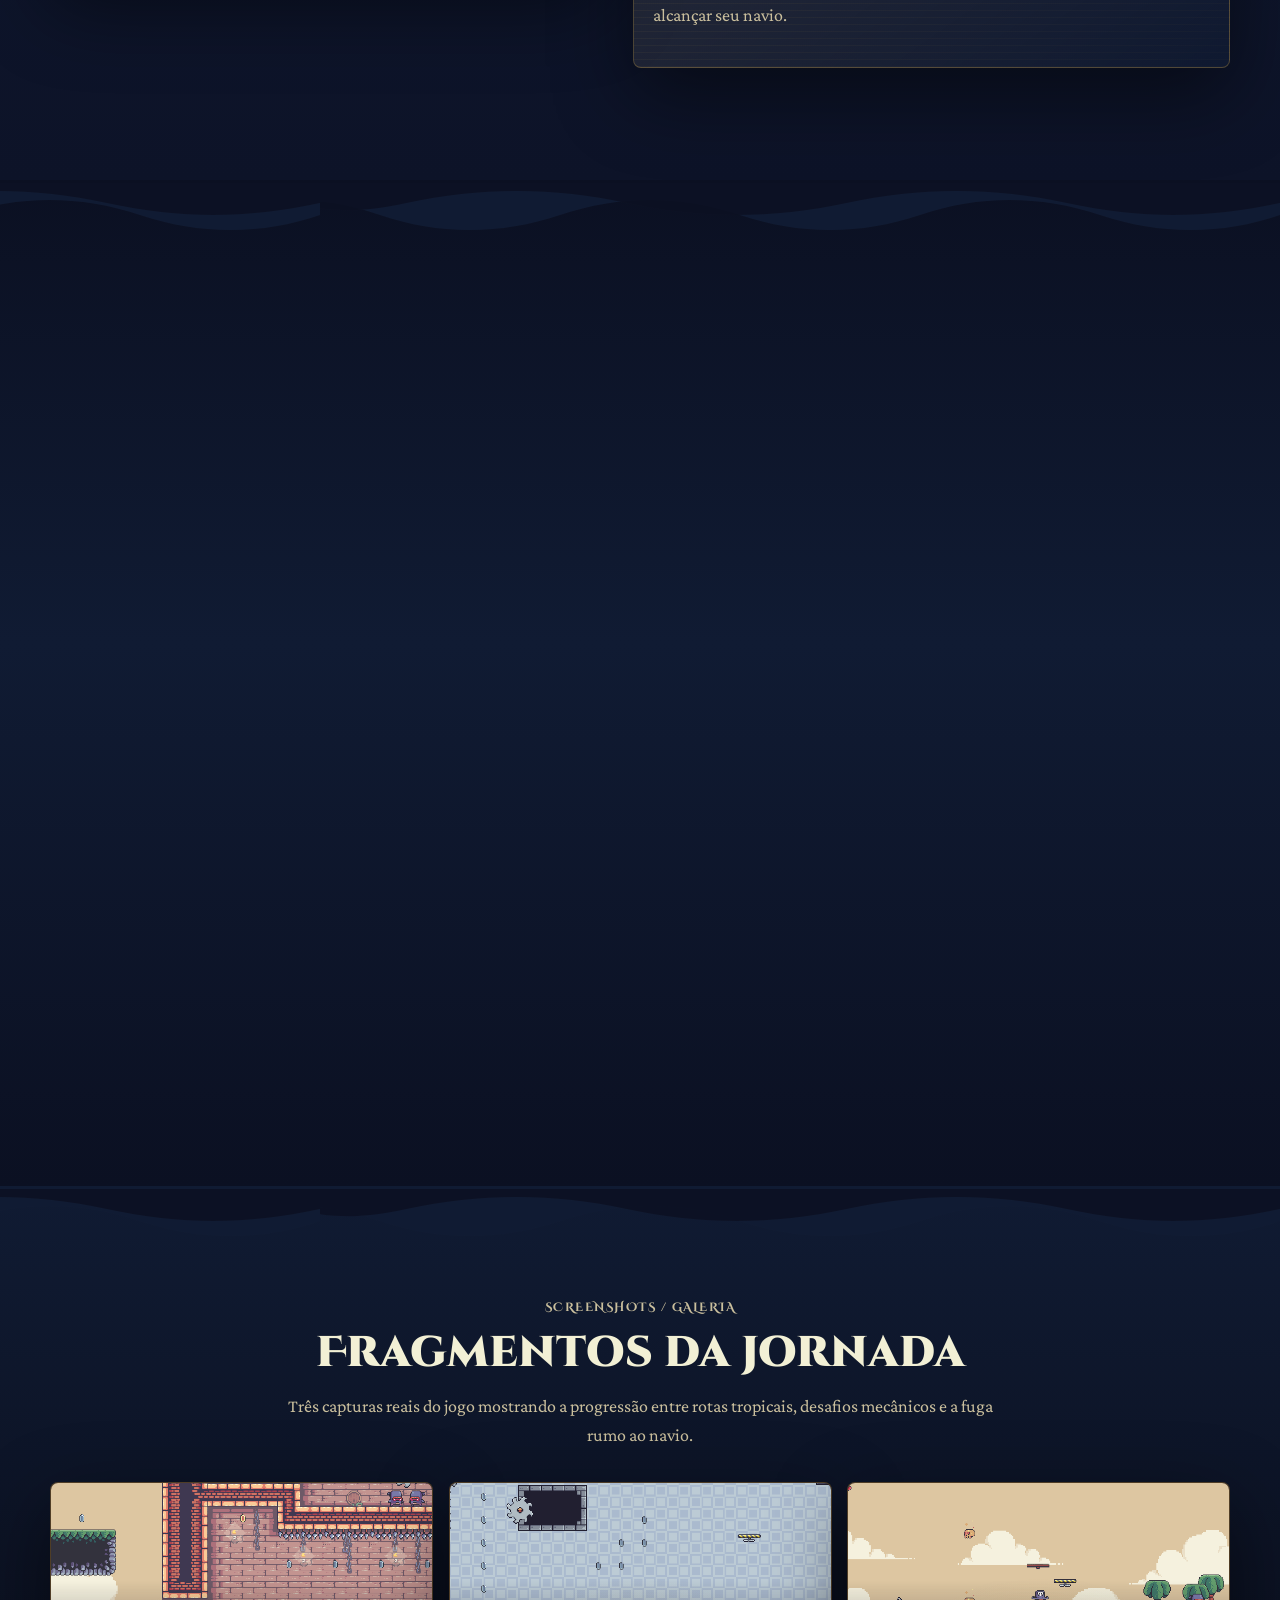
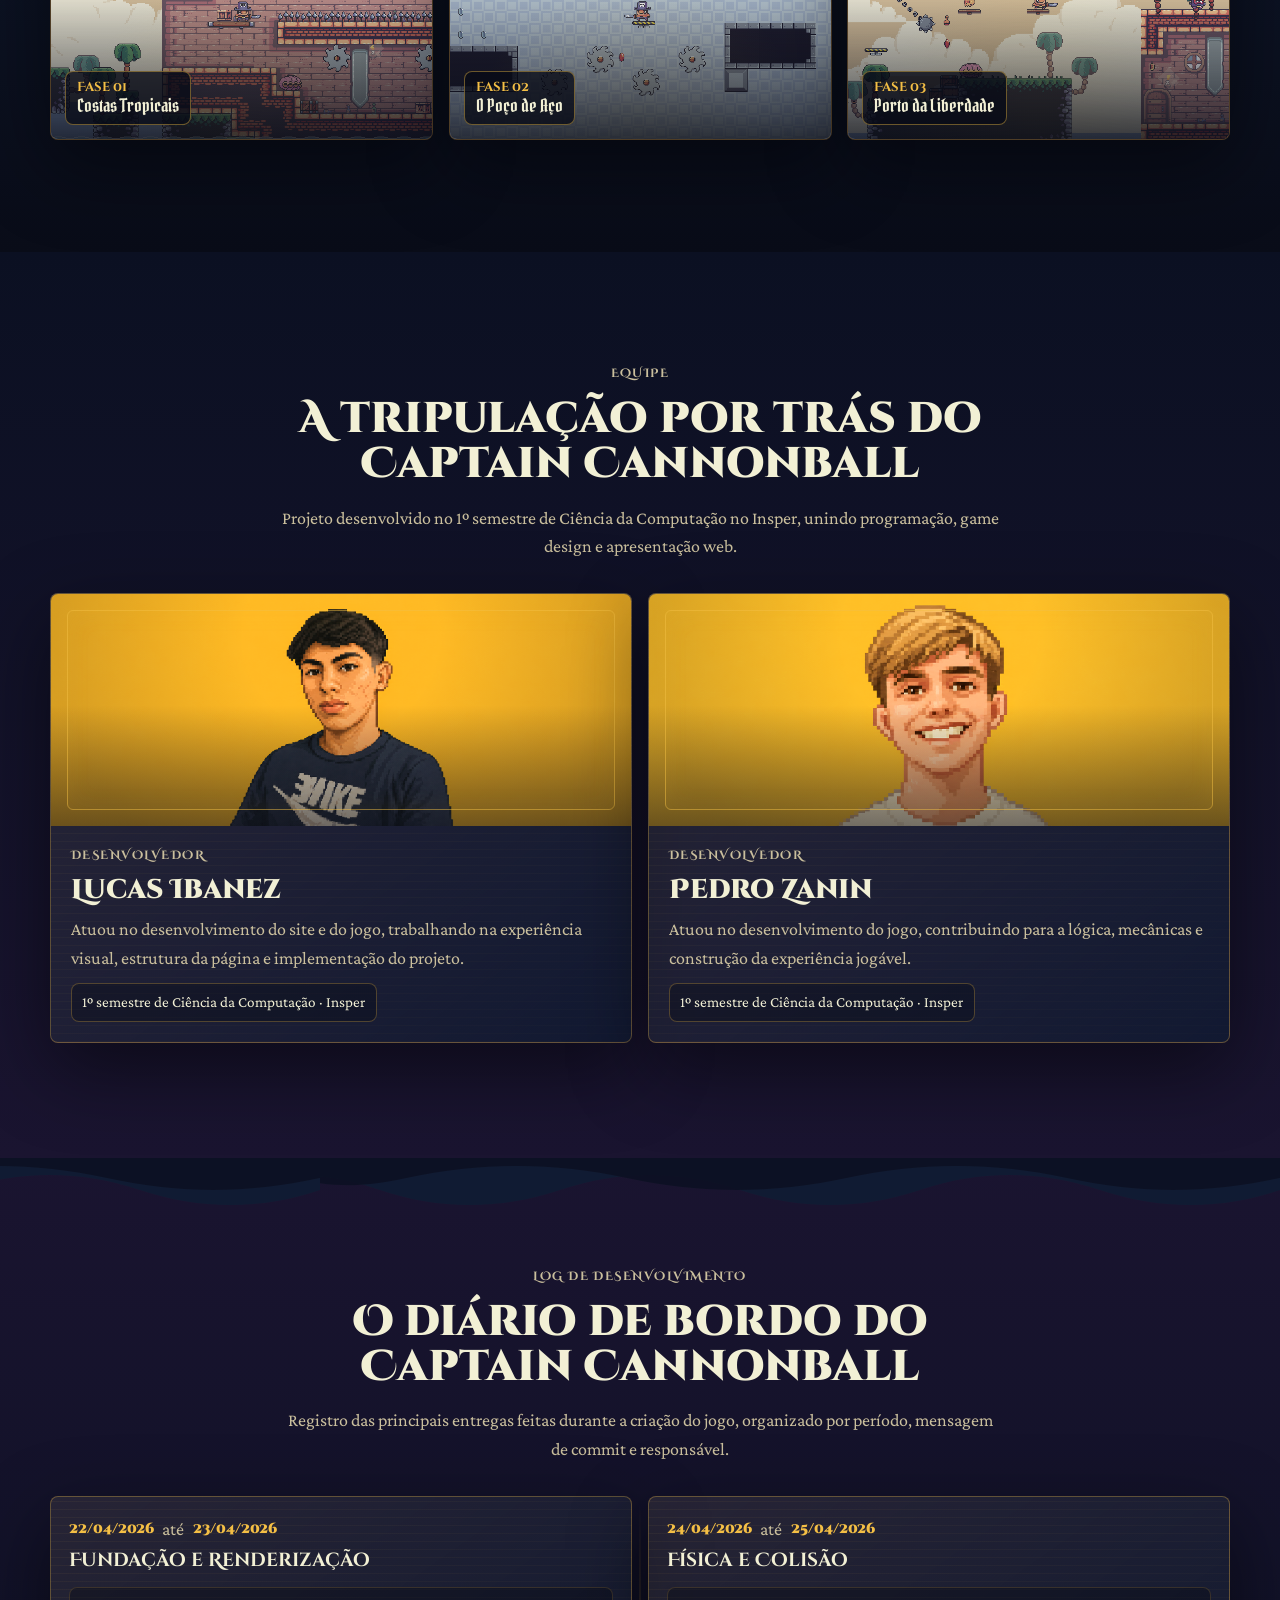
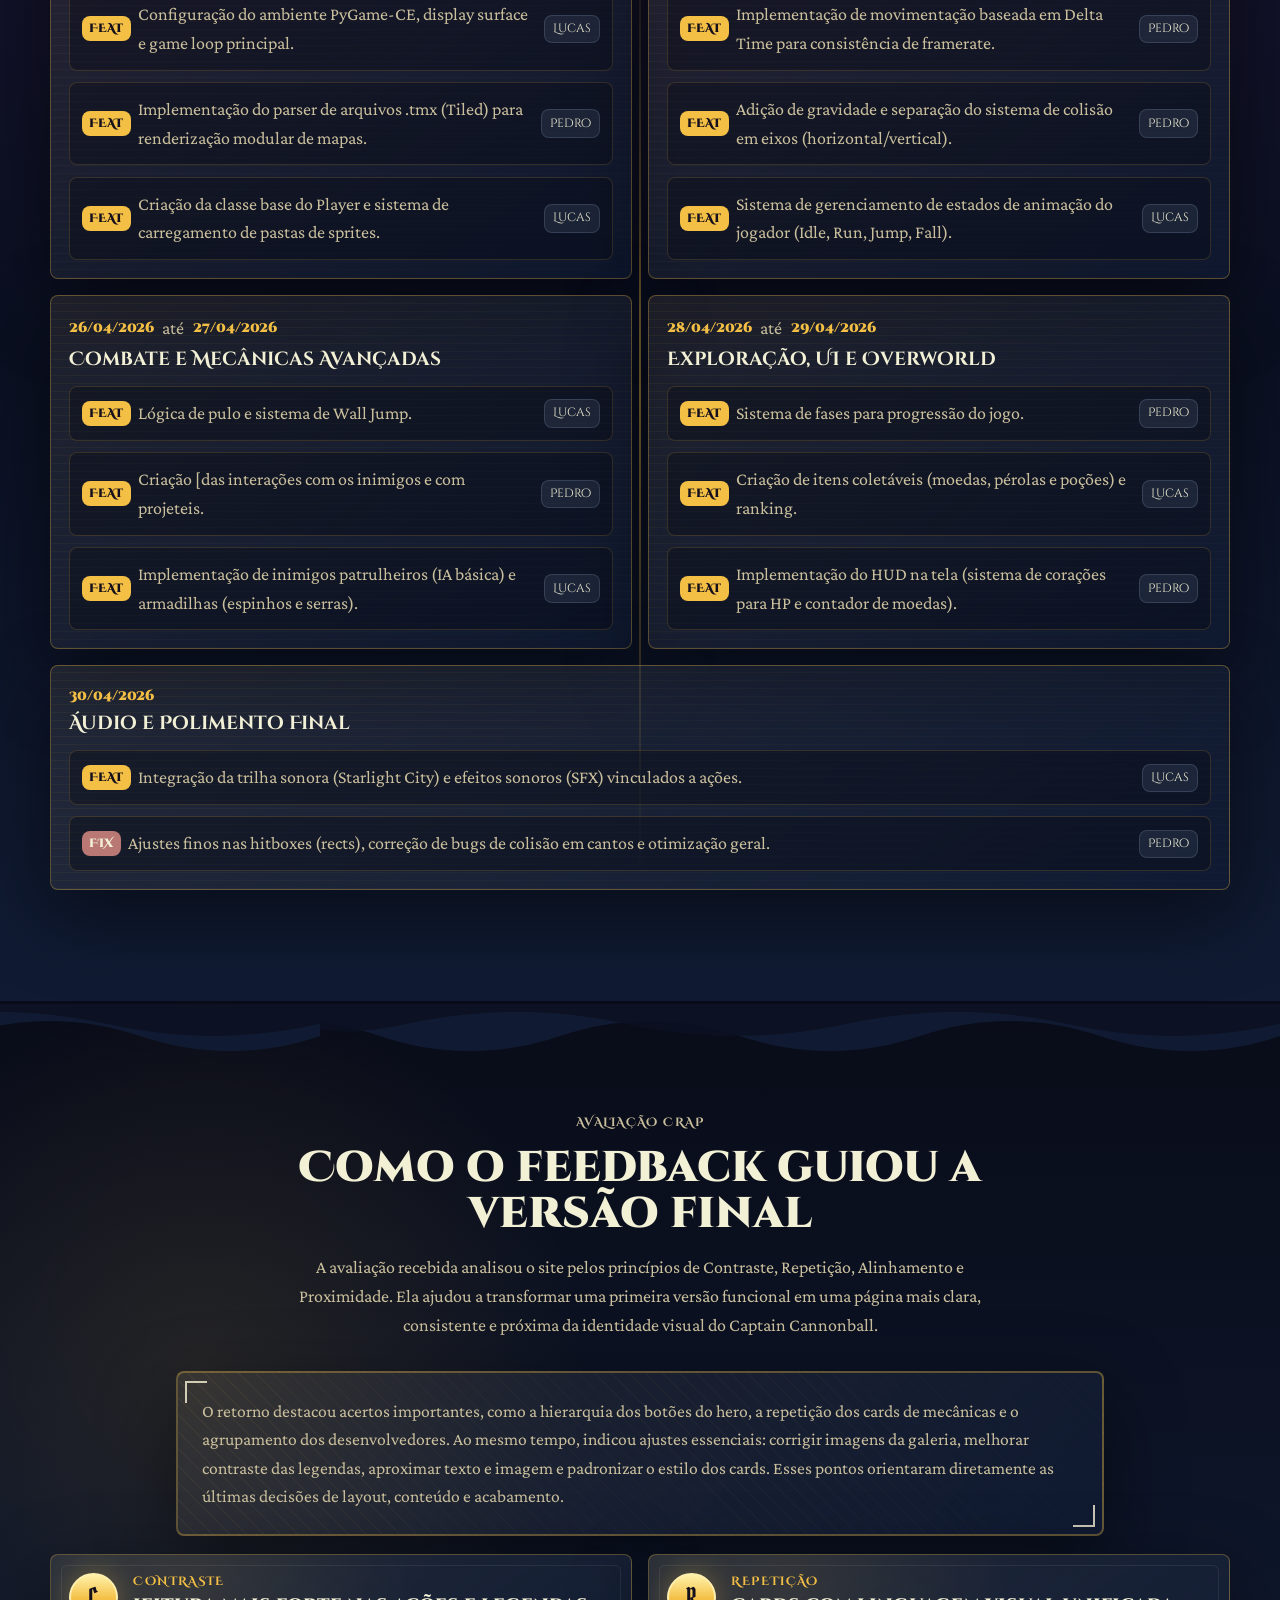
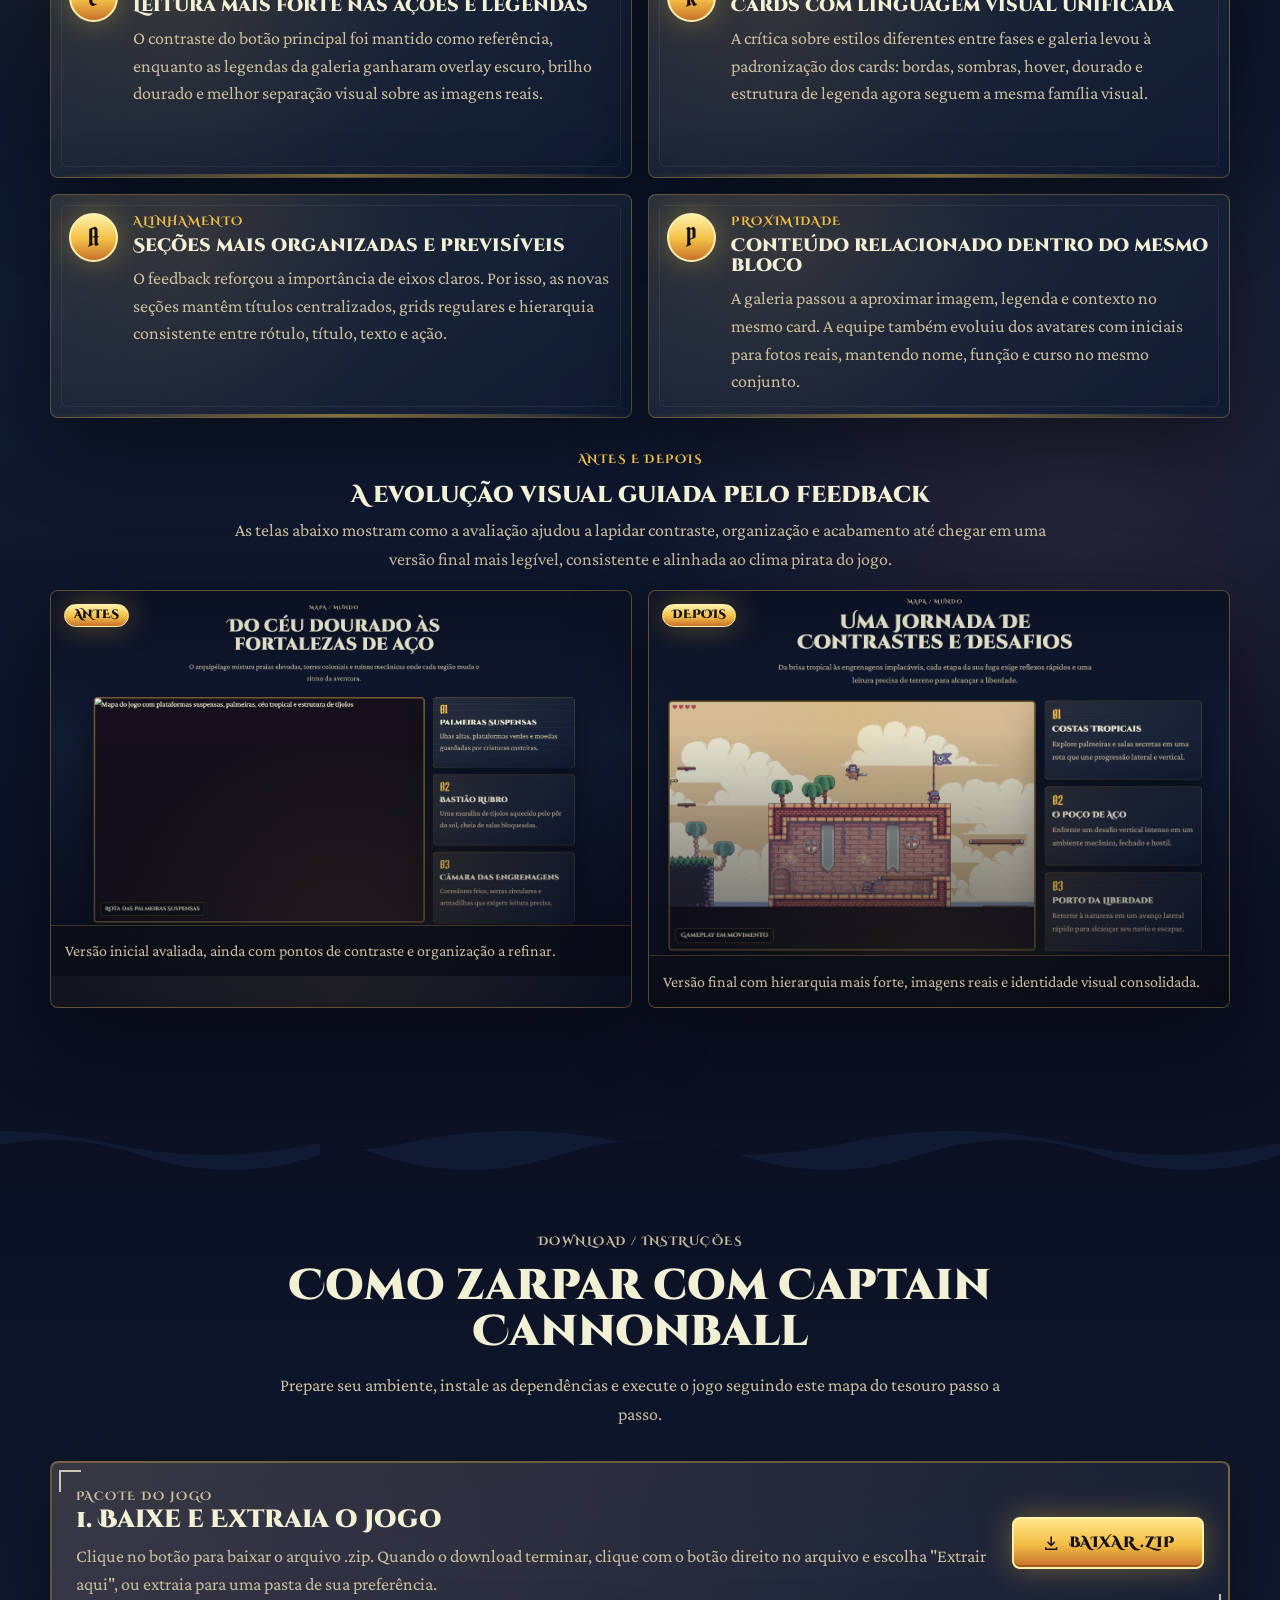
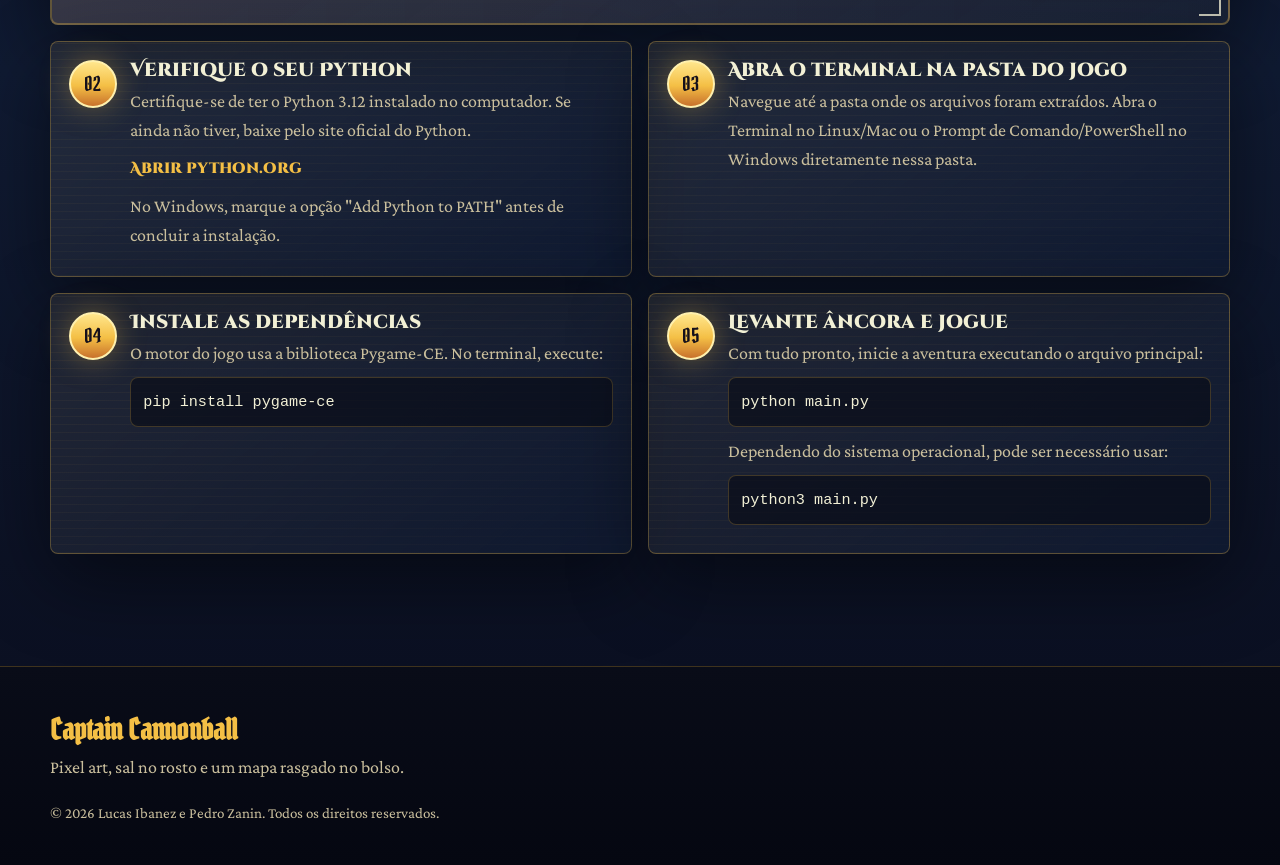
==== commit 93676b8f: "Polimento do texto" ====
--- a/docs/index.html
+++ b/docs/index.html
@@ -98,7 +98,7 @@
             <article class="feature-card reveal" data-tilt>
               <span class="card-icon">☠</span>
               <h3>Combate Rápido</h3>
-              <p>Use sua espada para repelir ameaças e garantir que nenhum inimigo interrompa sua fuga.</p>
+              <p>Evite os inimigos e suas armadilhas para garantir sua fuga.</p>
             </article>
             <article class="feature-card reveal" data-tilt>
               <span class="card-icon">✦</span>
@@ -332,12 +332,12 @@
               <ol class="log-list">
                 <li>
                   <span class="commit-type feat">feat</span>
-                  <p>Lógica de pulo duplo e sistema de Wall Jump com timers de controle (cooldown).</p>
+                  <p>Lógica de pulo e sistema de Wall Jump.</p>
                   <small>Lucas</small>
                 </li>
                 <li>
                   <span class="commit-type feat">feat</span>
-                  <p>Criação da mecânica de ataque (espada) com aplicação de knockback nos inimigos.</p>
+                  <p>Criação [das interações com os inimigos e com projeteis.</p>
                   <small>Pedro</small>
                 </li>
                 <li>
@@ -358,12 +358,12 @@
               <ol class="log-list">
                 <li>
                   <span class="commit-type feat">feat</span>
-                  <p>Desenvolvimento do sistema do Overworld para navegação e desbloqueio de fases.</p>
+                  <p>Sistema de fases para progressão do jogo.</p>
                   <small>Pedro</small>
                 </li>
                 <li>
                   <span class="commit-type feat">feat</span>
-                  <p>Criação de itens coletáveis (moedas, pérolas e poções) com detecção de proximidade.</p>
+                  <p>Criação de itens coletáveis (moedas, pérolas e poções) e ranking.</p>
                   <small>Lucas</small>
                 </li>
                 <li>
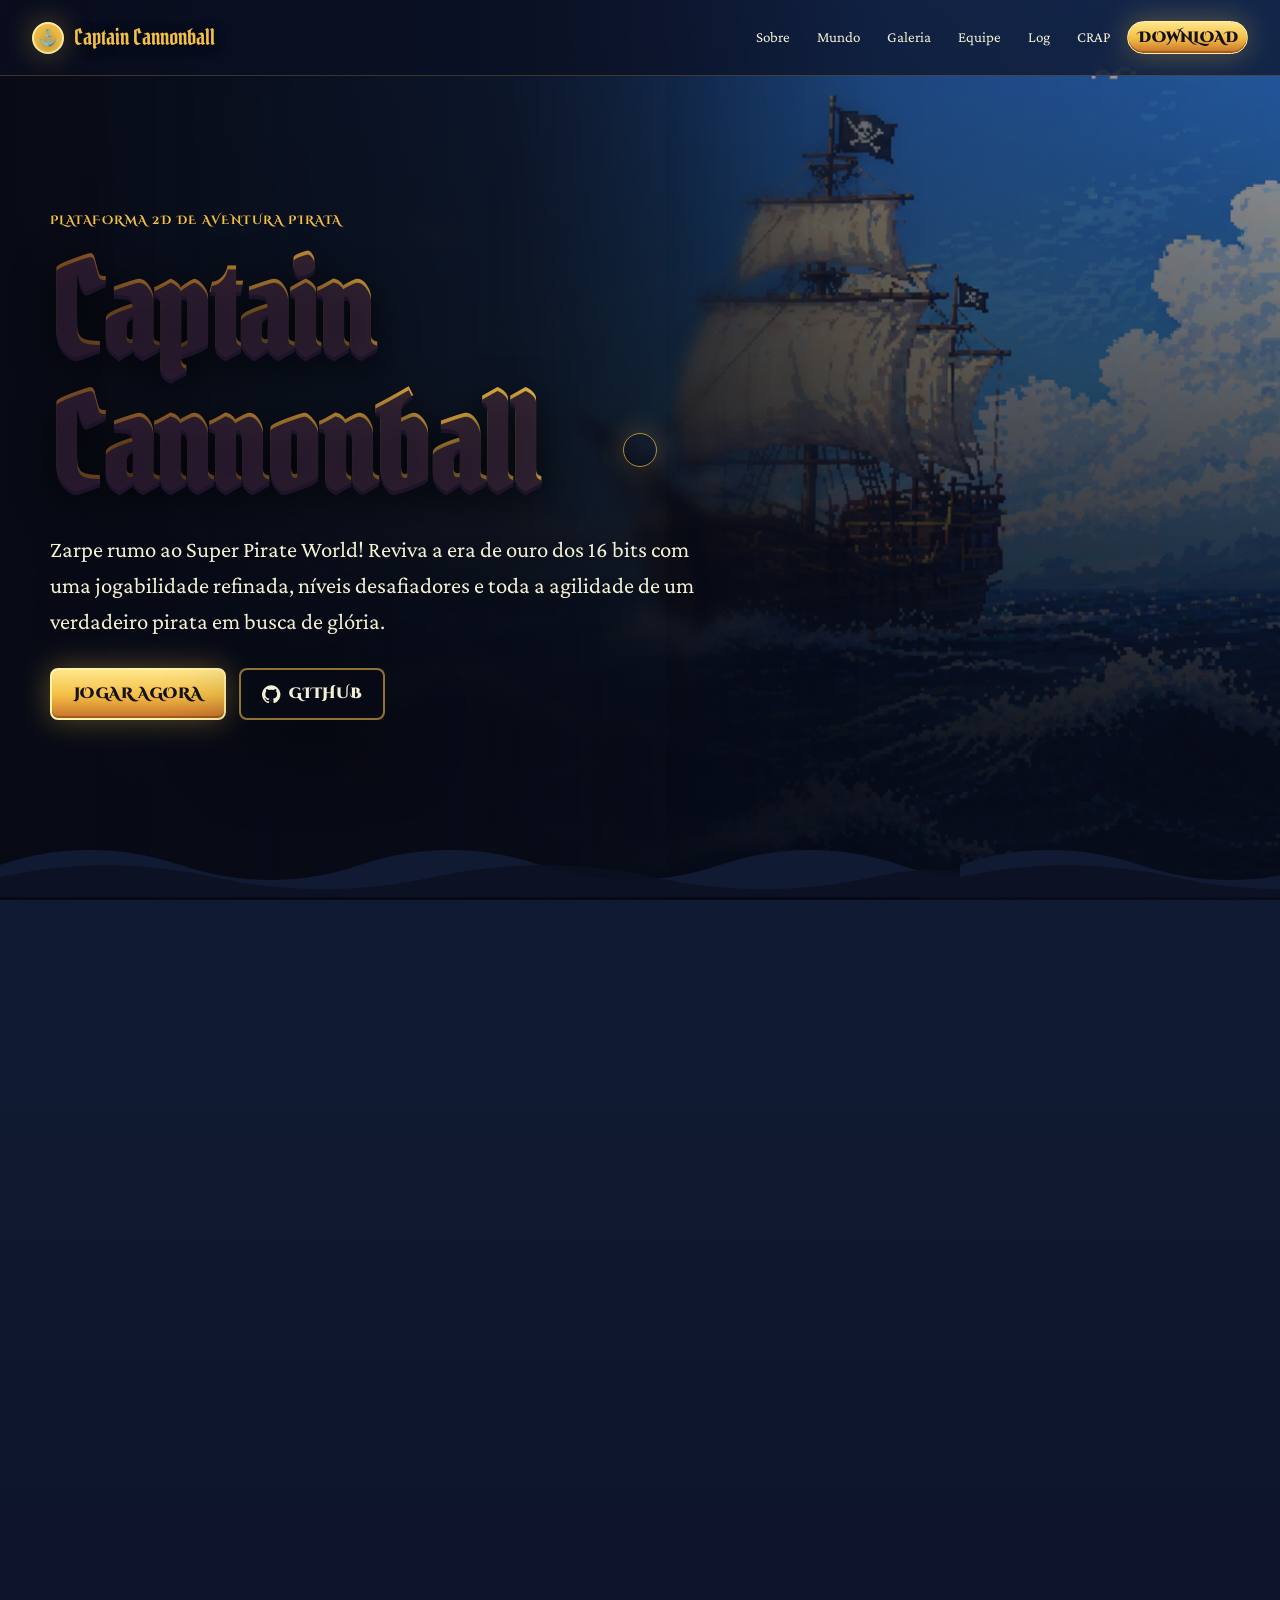
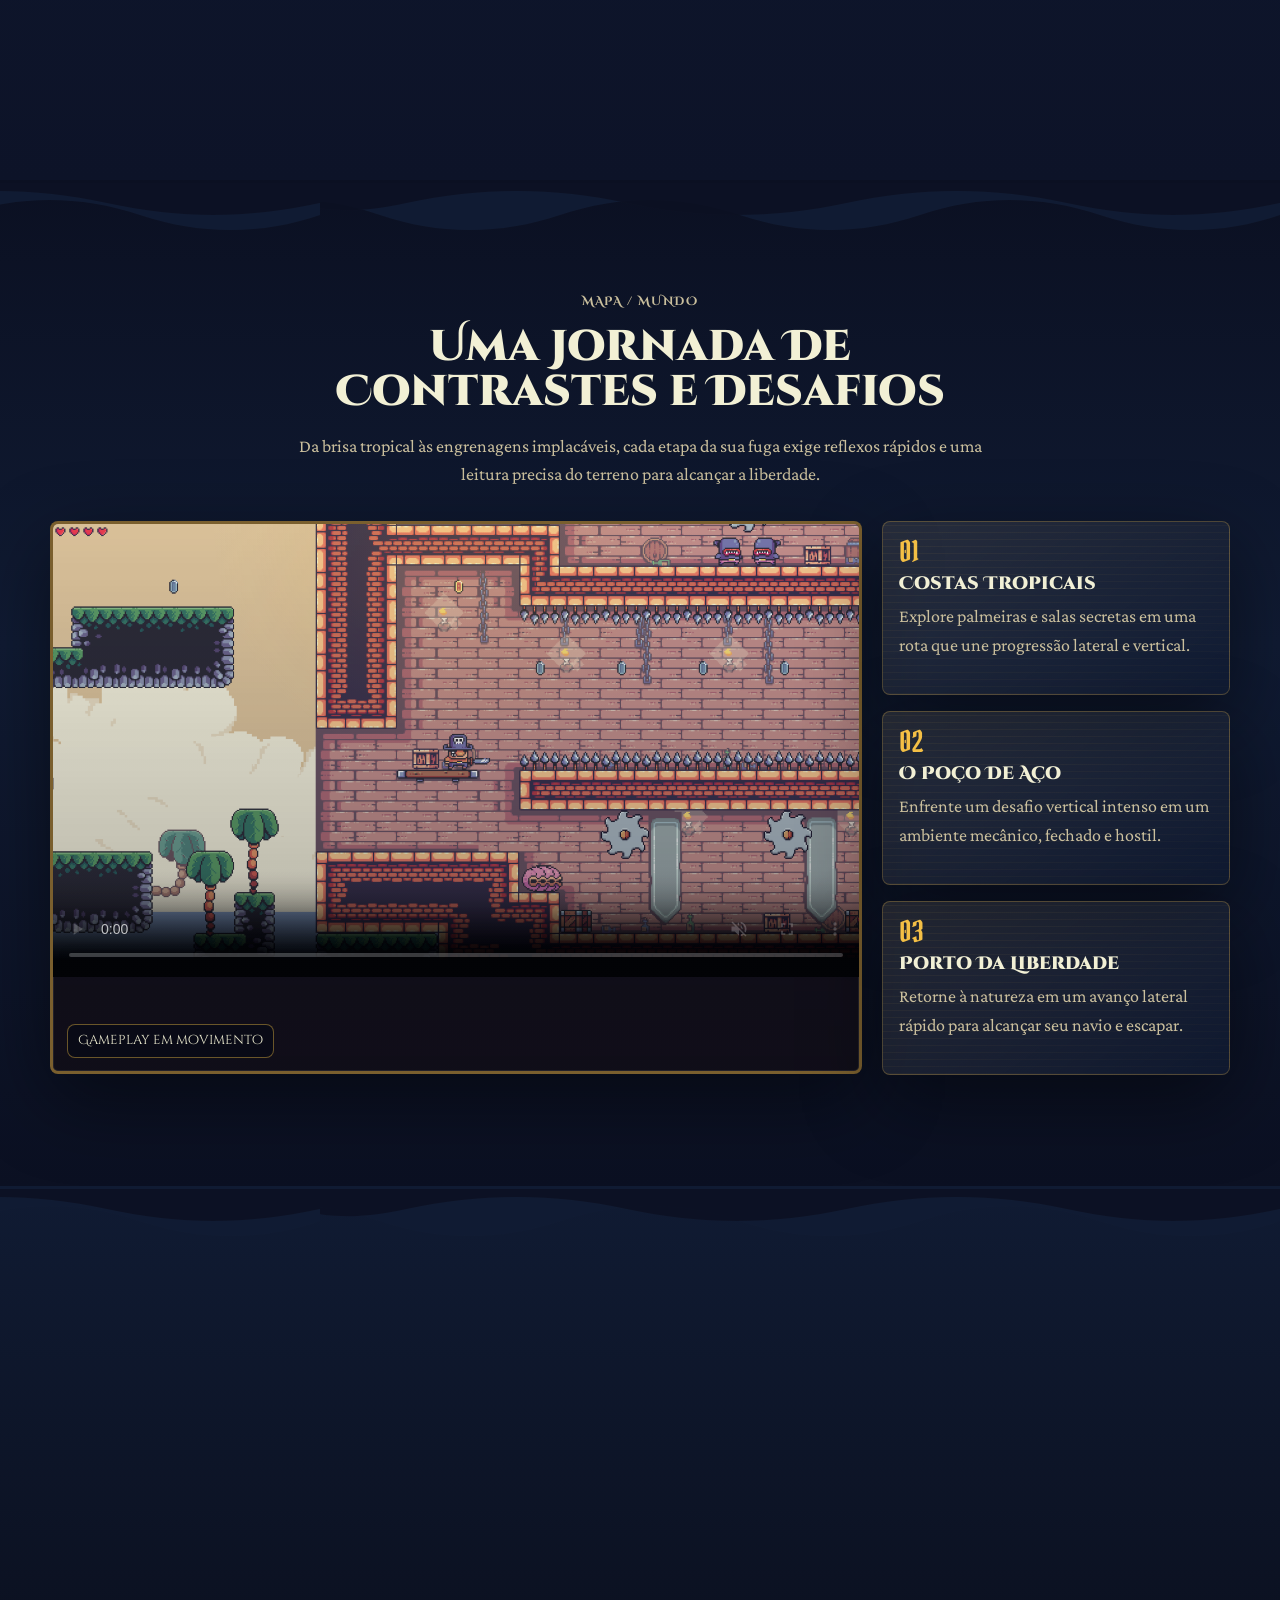
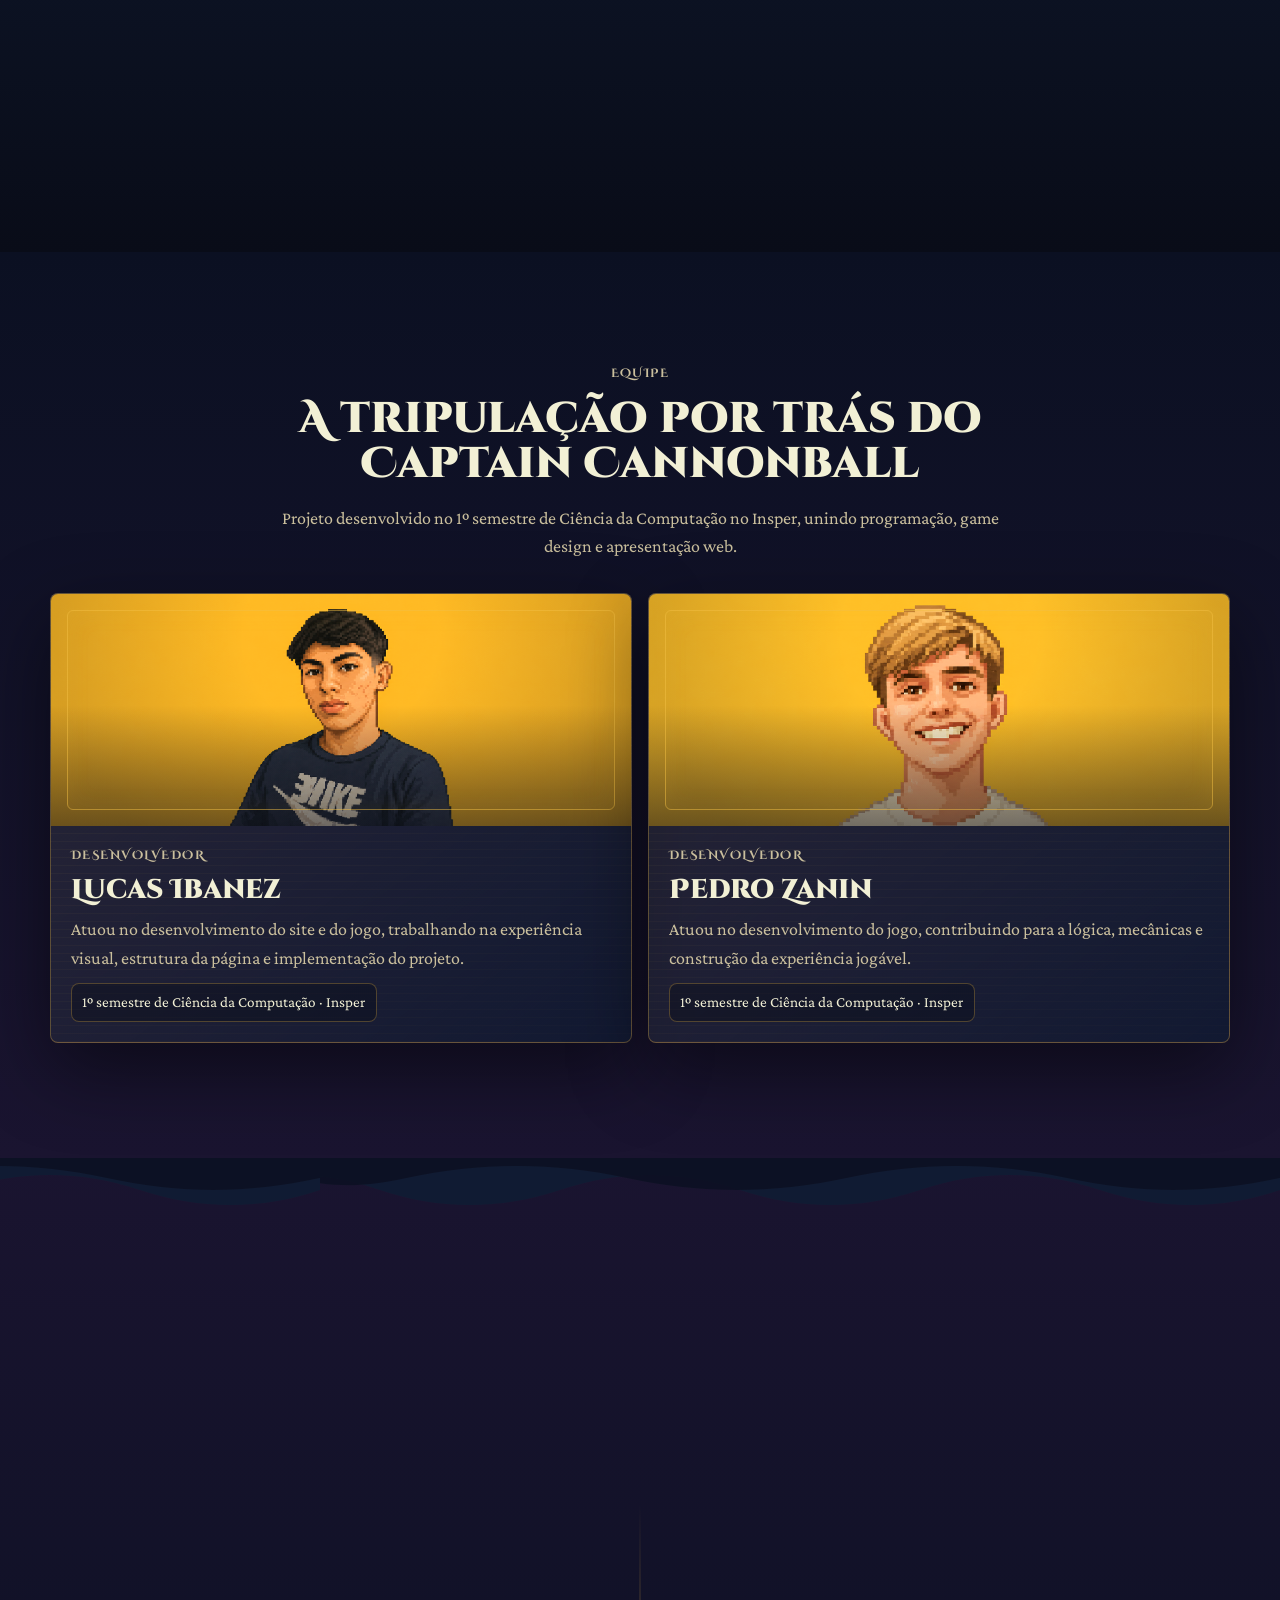
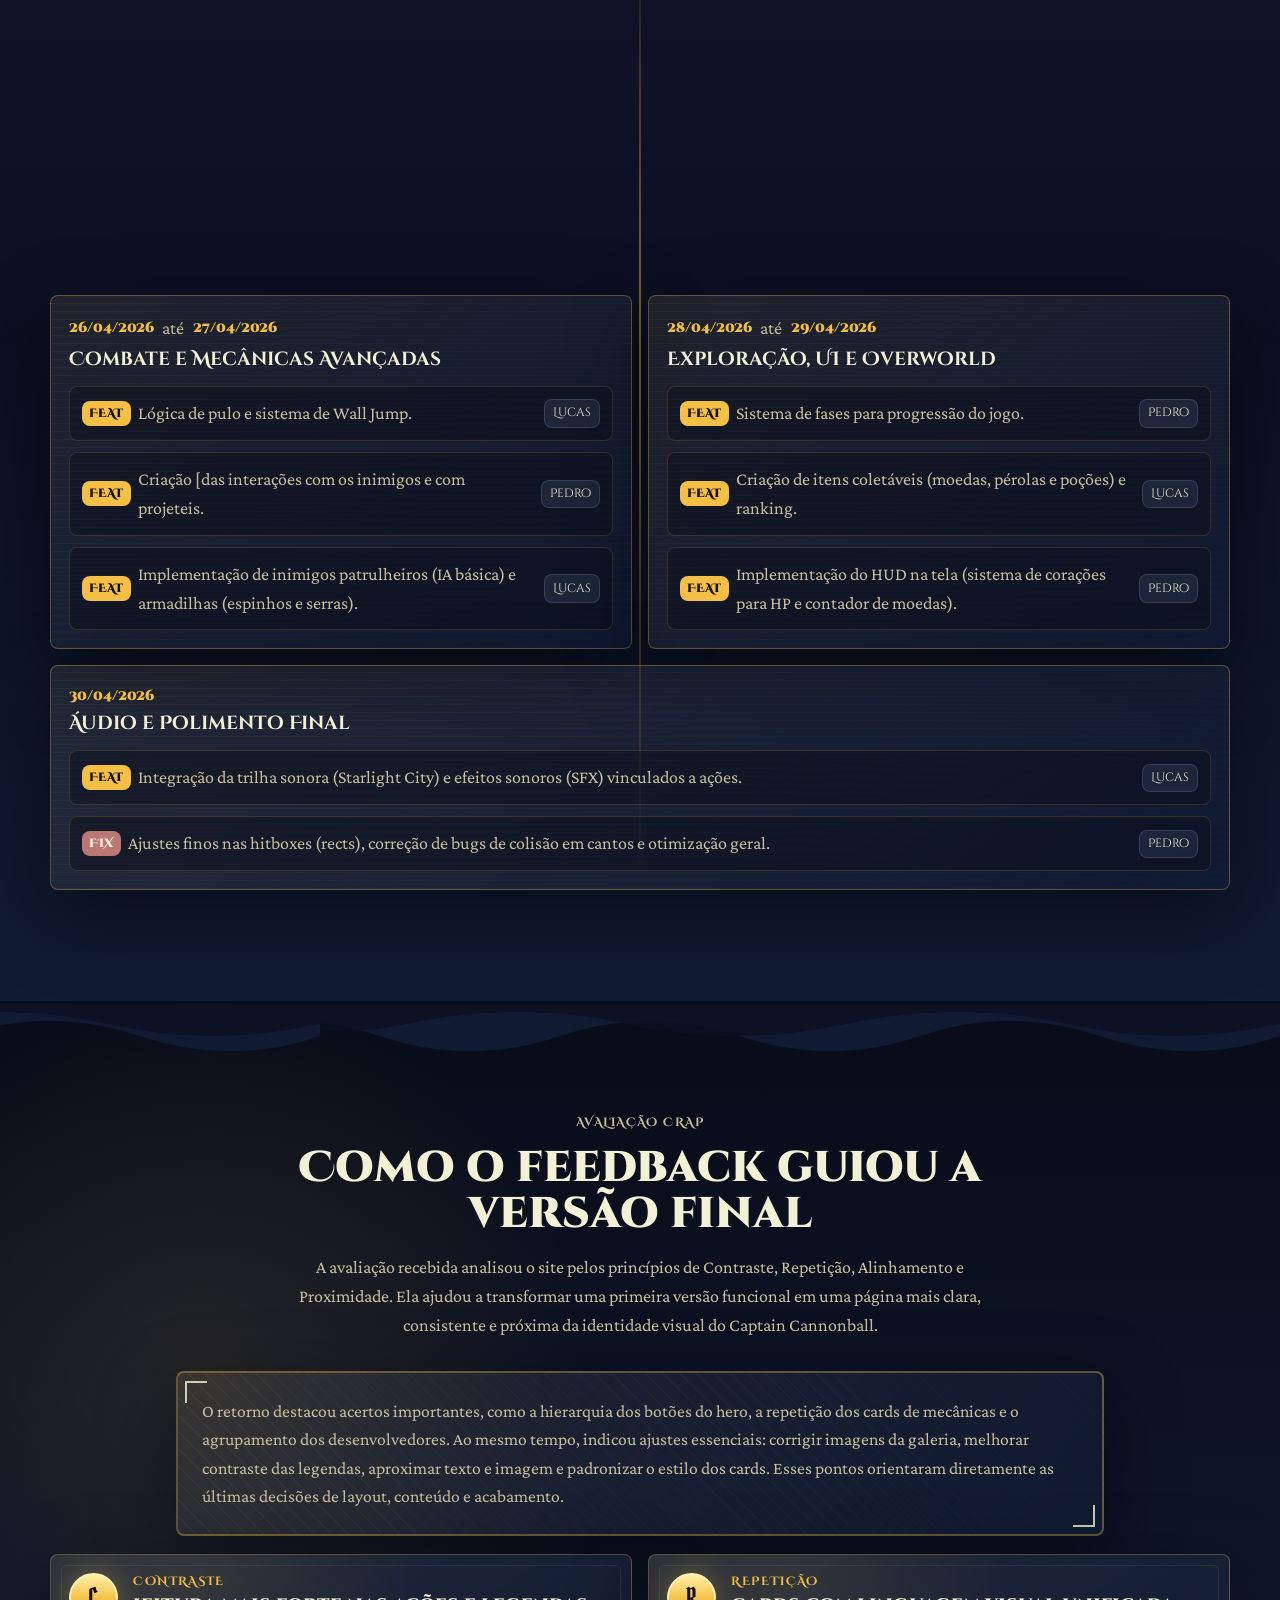
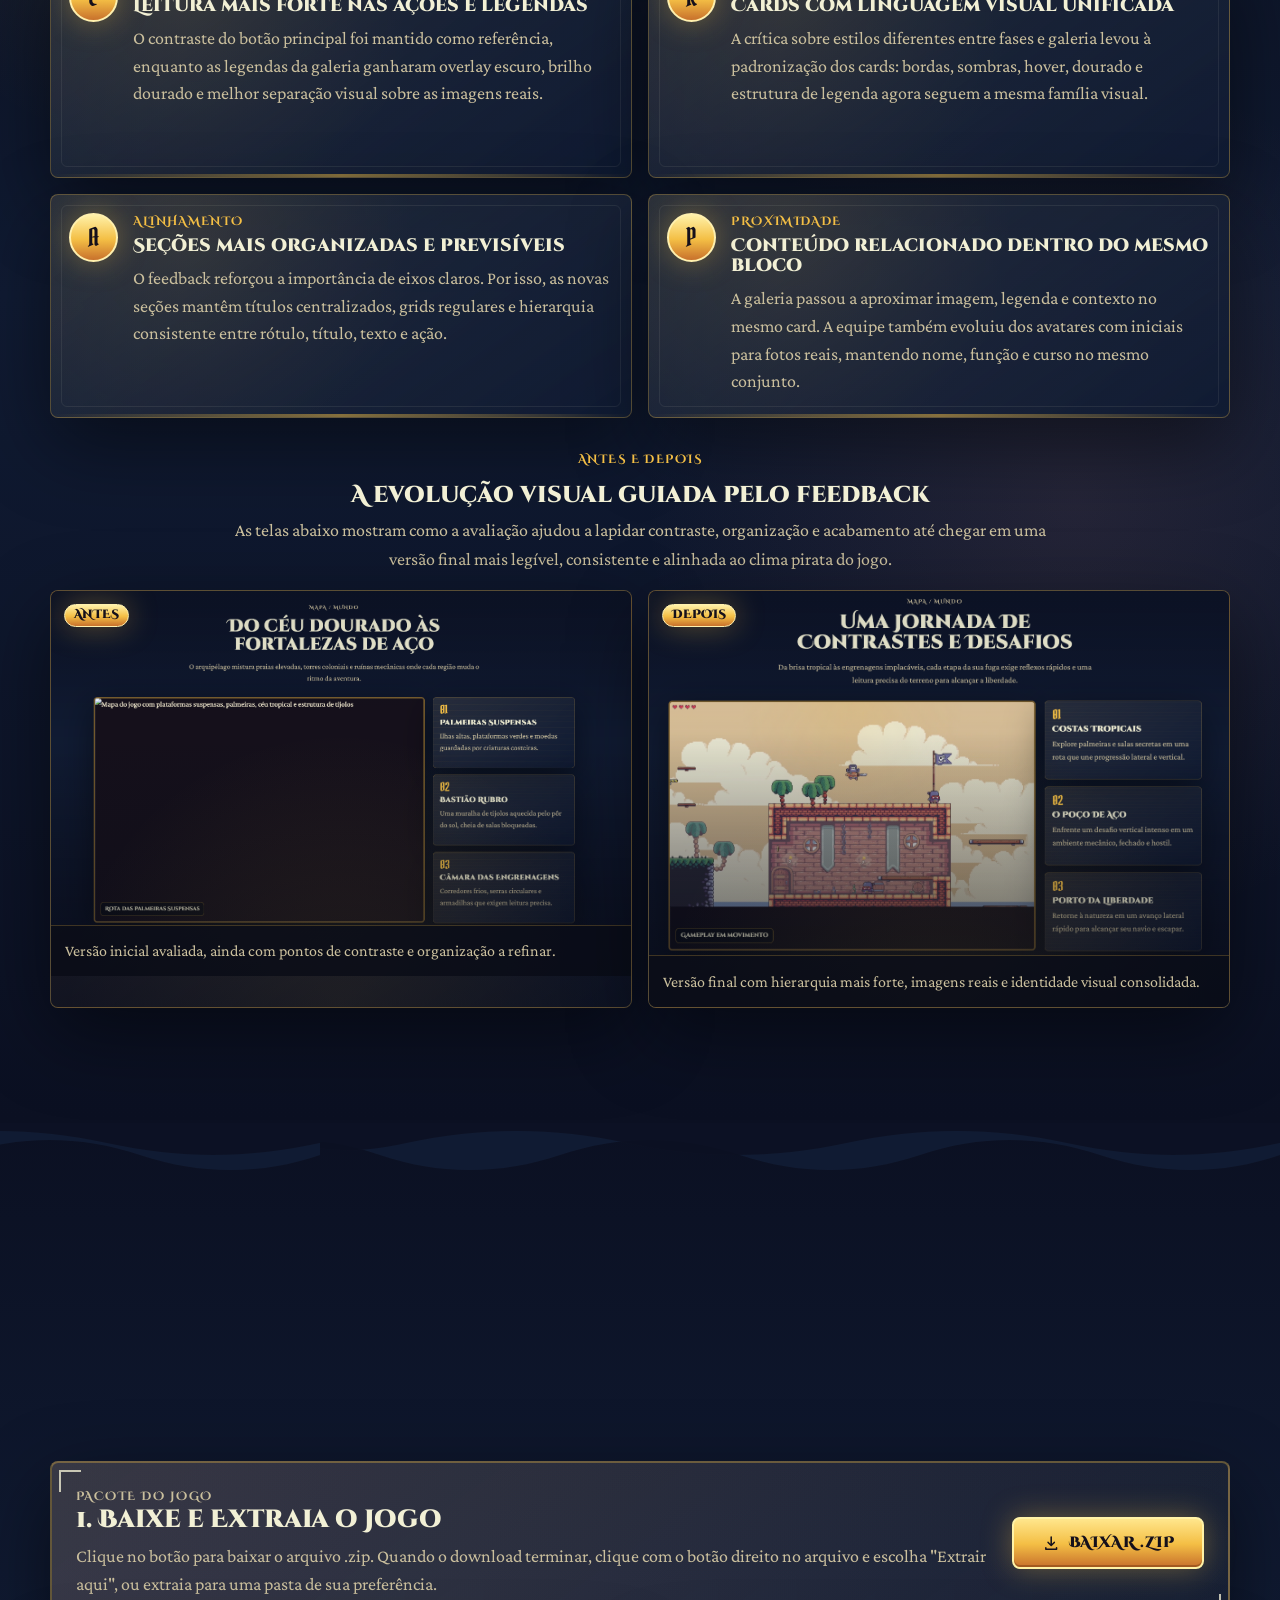
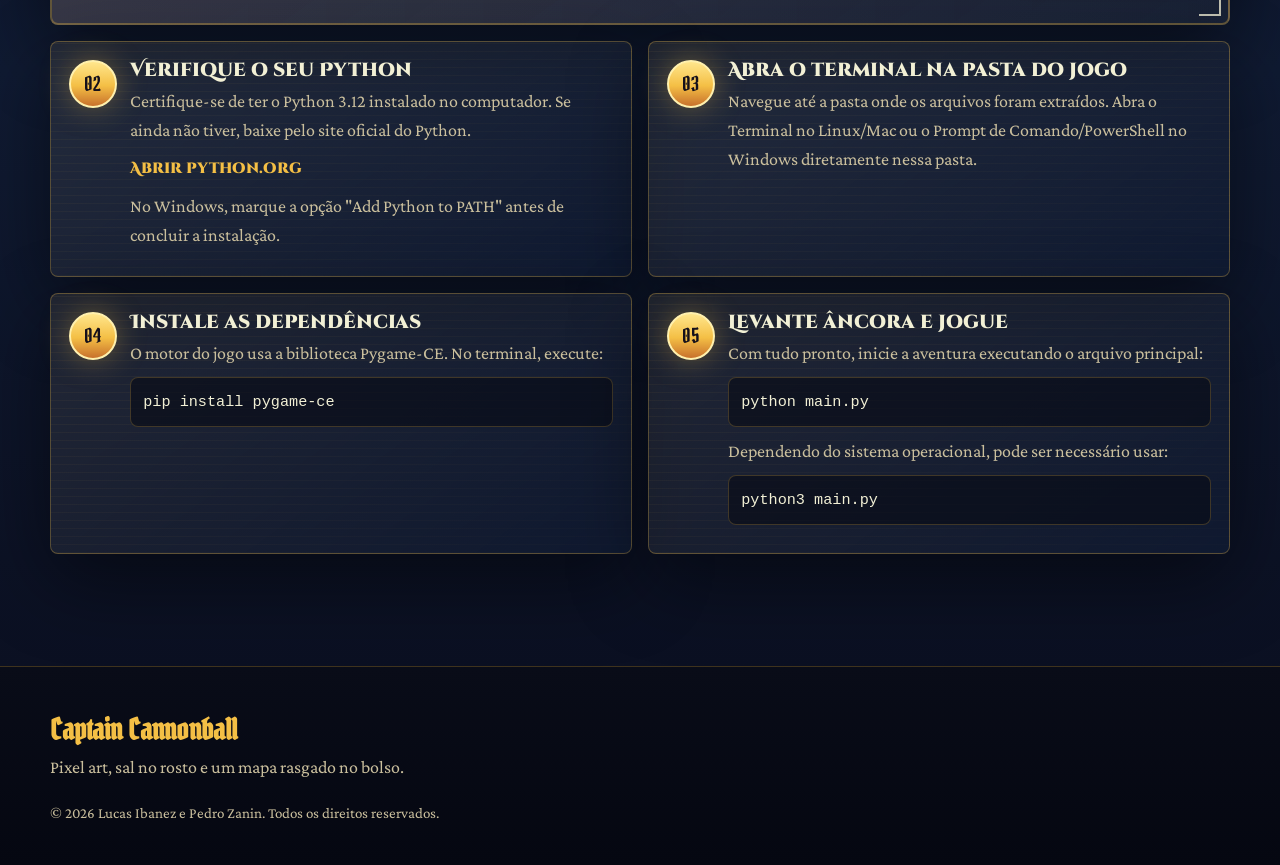
==== commit a38d2ab3: "Pedro - Conecta download do site ao ZIP do jogo" ====
--- a/docs/index.html
+++ b/docs/index.html
@@ -535,8 +535,8 @@
               <!-- Para trocar o arquivo depois, substitua o href abaixo pelo ZIP final em docs/downloads/. -->
               <a
                 class="button button-primary button-download"
-                href="downloads/captain-cannonball.zip"
-                download
+                href="downloads/jogoturquesa.zip"
+                download="jogoturquesa.zip"
                 aria-label="Baixar arquivo ZIP do Captain Cannonball"
               >
                 <svg aria-hidden="true" focusable="false" viewBox="0 0 24 24">
